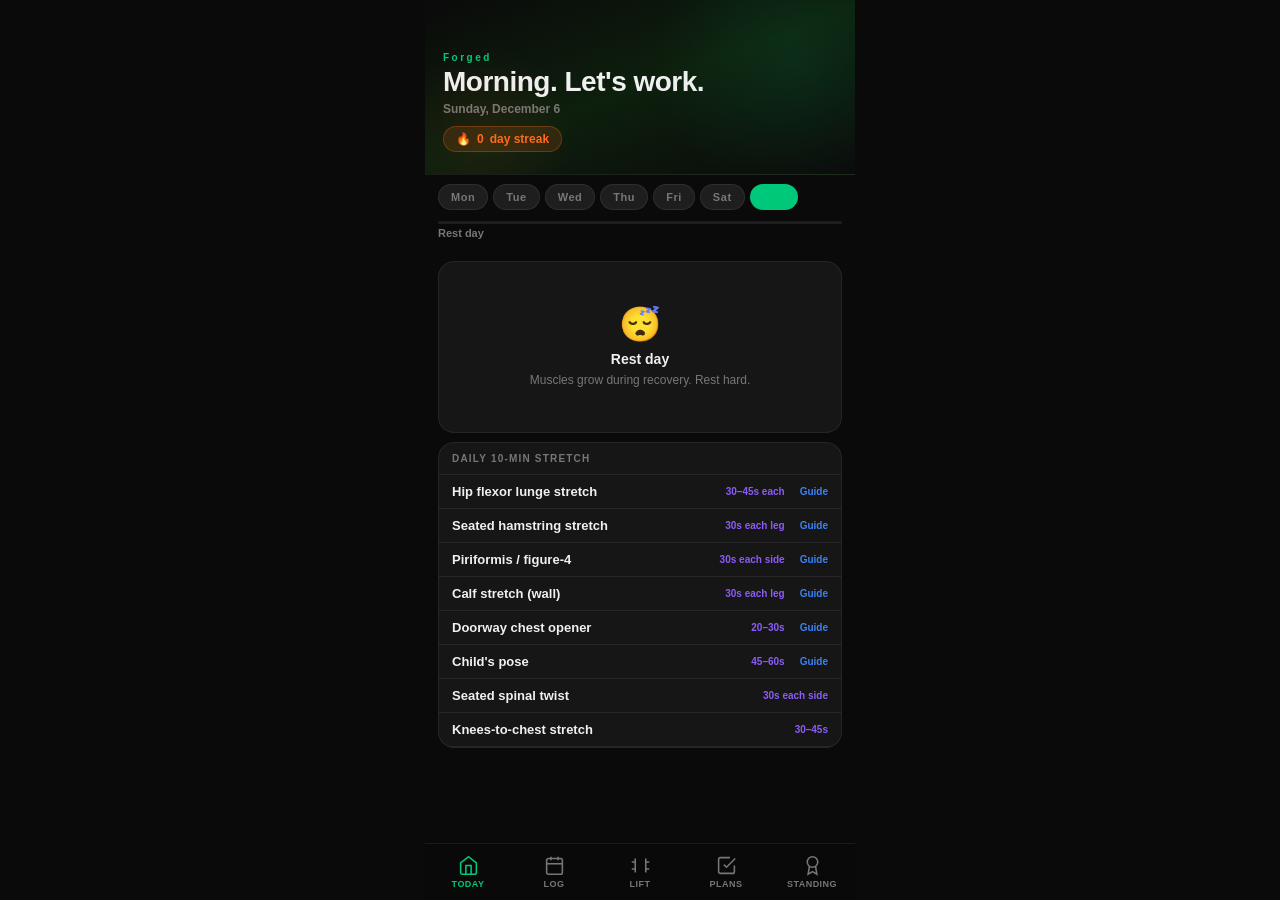
==== forged-app.html @ 337304d5 "Add files via upload" ====
<!DOCTYPE html>
<html lang="en">
<head>
<meta charset="UTF-8">
<meta name="viewport" content="width=device-width, initial-scale=1.0, maximum-scale=1.0, user-scalable=no">
<meta name="apple-mobile-web-app-capable" content="yes">
<meta name="apple-mobile-web-app-status-bar-style" content="black-translucent">
<meta name="apple-mobile-web-app-title" content="FORGED">
<meta name="theme-color" content="#0a0a0a">
<title>FORGED</title>
<style>
:root{
  --fire:#FF6B1A;--fire-l:rgba(255,107,26,0.12);
  --green:#00C87A;--green-l:rgba(0,200,122,0.12);--green-d:#009a5c;
  --gold:#F5C842;--gold-l:rgba(245,200,66,0.1);
  --purple:#8B5CF6;--purple-l:rgba(139,92,246,0.12);
  --blue:#3B82F6;--blue-l:rgba(59,130,246,0.12);
  --red:#EF4444;--red-l:rgba(239,68,68,0.1);
  --dark:#0a0a0a;--dark2:#141414;--dark3:#1e1e1e;--dark4:#282828;
  --card:#161616;--text:#f0f0f0;--muted:#777;--border:rgba(255,255,255,0.07);
  --r:16px;--rs:10px;--safe-bottom:env(safe-area-inset-bottom,0px);
  --grad:linear-gradient(160deg,#0a0a0a 0%,#0d1f0d 50%,#0a0a0a 100%);
}
*{box-sizing:border-box;margin:0;padding:0;-webkit-tap-highlight-color:transparent}
html,body{height:100%;overflow:hidden;font-family:-apple-system,BlinkMacSystemFont,'SF Pro Display',sans-serif;background:var(--dark)}
body{color:var(--text);display:flex;flex-direction:column;max-width:430px;margin:0 auto}
.screen{flex:1;overflow-y:auto;overflow-x:hidden;padding-bottom:calc(84px + var(--safe-bottom));display:none;-webkit-overflow-scrolling:touch}
.screen.active{display:block}
.bottom-nav{position:fixed;bottom:0;left:50%;transform:translateX(-50%);width:100%;max-width:430px;background:rgba(10,10,10,0.97);backdrop-filter:blur(24px);border-top:0.5px solid var(--border);padding:6px 0 calc(6px + var(--safe-bottom));display:grid;grid-template-columns:repeat(5,1fr);z-index:100}
.nav-btn{display:flex;flex-direction:column;align-items:center;gap:3px;padding:5px 0;border:none;background:none;cursor:pointer;color:var(--muted);font-size:9px;font-weight:700;letter-spacing:.05em;text-transform:uppercase}
.nav-btn.active{color:var(--green)}
.nav-btn svg{width:21px;height:21px;stroke-width:1.8}
.hero{background:var(--grad);padding:52px 18px 22px;position:relative;overflow:hidden;border-bottom:1px solid var(--border)}
.hero::before{content:'';position:absolute;top:-80px;right:-80px;width:280px;height:280px;border-radius:50%;background:radial-gradient(circle,rgba(0,200,122,0.1) 0%,transparent 70%)}
.hero::after{content:'';position:absolute;bottom:-50px;left:-30px;width:180px;height:180px;border-radius:50%;background:radial-gradient(circle,rgba(255,107,26,0.07) 0%,transparent 70%)}
.app-label{font-size:10px;font-weight:900;letter-spacing:.25em;color:var(--green);margin-bottom:4px}
.hero-title{font-size:28px;font-weight:900;letter-spacing:-.5px;line-height:1.1;margin-bottom:4px}
.hero-sub{font-size:12px;color:var(--muted);font-weight:600}
.streak-pill{display:inline-flex;align-items:center;gap:6px;background:rgba(255,107,26,0.14);border:1px solid rgba(255,107,26,0.28);border-radius:20px;padding:5px 12px;font-size:12px;font-weight:800;margin-top:10px;color:var(--fire)}
.page-bar{background:var(--dark2);padding:50px 18px 13px;border-bottom:1px solid var(--border)}
.page-bar-title{font-size:24px;font-weight:900;letter-spacing:-.3px}
.page-bar-sub{font-size:11px;color:var(--muted);margin-top:3px;font-weight:600}
.card{background:var(--card);border-radius:var(--r);margin:10px 13px 0;overflow:hidden;border:1px solid var(--border)}
.card-header{padding:10px 13px;border-bottom:1px solid var(--border);display:flex;align-items:center;justify-content:space-between}
.card-title{font-size:10px;font-weight:900;color:var(--muted);text-transform:uppercase;letter-spacing:.12em}
.card-action{font-size:12px;font-weight:800;color:var(--green);border:none;background:none;cursor:pointer}
.ex-row{padding:11px 13px;border-bottom:1px solid var(--border);display:flex;align-items:center;gap:11px}
.ex-row:last-child{border-bottom:none}
.ex-check{width:29px;height:29px;border-radius:50%;border:2px solid var(--border);display:flex;align-items:center;justify-content:center;flex-shrink:0;cursor:pointer;transition:all .2s;background:var(--dark3)}
.ex-check.done{background:var(--green);border-color:var(--green);box-shadow:0 0 14px rgba(0,200,122,0.38)}
.ex-check svg{width:14px;height:14px;stroke:#000;opacity:0;transition:opacity .2s}
.ex-check.done svg{opacity:1}
.ex-body{flex:1;min-width:0}
.ex-name{font-size:14px;font-weight:800;color:var(--text)}
.ex-meta{font-size:11px;color:var(--muted);margin-top:2px;font-weight:600}
.ex-prev{font-size:11px;color:var(--green);margin-top:3px;font-weight:700}
.ex-prev-last{font-size:11px;color:var(--muted);margin-top:2px;font-weight:600}
.ex-pb-tag{font-size:10px;color:var(--gold);font-weight:800;margin-top:2px}
.log-btn{background:var(--green-l);color:var(--green);border:1px solid rgba(0,200,122,0.22);border-radius:20px;padding:5px 11px;font-size:11px;font-weight:800;cursor:pointer;flex-shrink:0;white-space:nowrap}
.log-btn.logged{background:var(--green);color:#000;border-color:var(--green)}
.stretch-sug{background:var(--purple-l);border-radius:var(--rs);padding:10px 13px;margin:5px 13px;border-left:3px solid var(--purple)}
.stretch-sug-title{font-size:10px;font-weight:900;color:var(--purple);margin-bottom:5px;text-transform:uppercase;letter-spacing:.08em}
.stretch-item{display:flex;align-items:center;gap:8px;padding:4px 0;border-bottom:1px solid rgba(139,92,246,0.1)}
.stretch-item:last-child{border-bottom:none}
.stretch-name{font-size:12px;color:var(--text);flex:1;font-weight:500}
.stretch-dur{font-size:10px;color:var(--purple);font-weight:800;white-space:nowrap}
.stretch-link{font-size:10px;color:var(--blue);text-decoration:none;font-weight:800;white-space:nowrap;margin-left:5px}
.prog-wrap{height:3px;background:var(--dark3);margin:11px 13px 3px;border-radius:2px}
.prog-bar{height:3px;border-radius:2px;background:linear-gradient(90deg,var(--green),var(--fire));transition:width .5s}
.prog-label{font-size:11px;color:var(--muted);padding:0 13px 9px;display:flex;justify-content:space-between;font-weight:700}
.day-tabs{display:flex;gap:5px;padding:9px 13px 0;overflow-x:auto;scrollbar-width:none}
.day-tabs::-webkit-scrollbar{display:none}
.day-tab{flex-shrink:0;padding:6px 12px;border-radius:20px;border:1px solid var(--border);background:var(--dark3);font-size:11px;font-weight:800;cursor:pointer;color:var(--muted);letter-spacing:.05em}
.day-tab.active{background:var(--green);color:#000;border-color:var(--green)}
.day-tab.today-tab{border-color:rgba(0,200,122,0.35);color:var(--green)}
.modal-overlay{position:fixed;inset:0;background:rgba(0,0,0,0.8);z-index:200;display:none;align-items:flex-end;justify-content:center;backdrop-filter:blur(5px)}
.modal-overlay.show{display:flex}
.modal{background:var(--dark2);border-radius:22px 22px 0 0;width:100%;max-width:430px;padding:18px 16px calc(22px + var(--safe-bottom));max-height:90vh;overflow-y:auto;border-top:1px solid var(--border)}
.modal-handle{width:36px;height:4px;background:var(--dark4);border-radius:2px;margin:0 auto 14px}
.modal-title{font-size:18px;font-weight:900;margin-bottom:2px;letter-spacing:-.2px}
.modal-sub{font-size:12px;color:var(--muted);margin-bottom:14px;font-weight:600}
.prev-rec-card{background:var(--dark3);border-radius:var(--rs);padding:12px 13px;margin-bottom:14px;border:1px solid rgba(245,200,66,0.18)}
.prev-rec-title{font-size:10px;font-weight:900;color:var(--gold);text-transform:uppercase;letter-spacing:.1em;margin-bottom:9px}
.prev-rec-grid{display:grid;grid-template-columns:repeat(3,1fr);gap:8px}
.prev-stat{text-align:center}
.prev-stat-val{font-size:19px;font-weight:900;color:var(--text);line-height:1}
.prev-stat-val.gold{color:var(--gold)}
.prev-stat-val.green{color:var(--green)}
.prev-stat-val.fire{color:var(--fire)}
.prev-stat-lbl{font-size:10px;color:var(--muted);margin-top:3px;font-weight:700;text-transform:uppercase;letter-spacing:.04em}
.form-label{font-size:10px;font-weight:900;color:var(--muted);text-transform:uppercase;letter-spacing:.08em;margin-bottom:5px;display:block}
.form-input{width:100%;border:1px solid var(--border);border-radius:var(--rs);padding:10px 11px;font-size:15px;background:var(--dark3);color:var(--text);margin-bottom:11px;font-family:inherit}
.form-input:focus{outline:none;border-color:var(--green)}
.form-select{width:100%;border:1px solid var(--border);border-radius:var(--rs);padding:10px 11px;font-size:15px;background:var(--dark3);color:var(--text);margin-bottom:11px}
.seg-ctrl{display:flex;border:1px solid var(--border);border-radius:var(--rs);overflow:hidden;margin-bottom:11px;background:var(--dark3)}
.seg-btn{flex:1;padding:9px 4px;border:none;background:transparent;font-size:11px;font-weight:800;cursor:pointer;color:var(--muted);text-transform:uppercase;letter-spacing:.04em}
.seg-btn.active{background:var(--green);color:#000}
.sets-grid{display:flex;flex-direction:column;gap:7px;margin-bottom:7px}
.set-num{font-size:13px;font-weight:800;color:var(--muted);text-align:center}
.set-input{border:1px solid var(--border);border-radius:var(--rs);padding:9px 4px;font-size:16px;font-weight:900;text-align:center;width:100%;background:var(--dark3);color:var(--text)}
.set-input:focus{outline:none;border-color:var(--green)}
.set-unit{font-size:10px;color:var(--muted);font-weight:700}
.feel-row{display:flex;gap:5px;margin:9px 0}
.feel-btn{flex:1;padding:9px 3px;border-radius:var(--rs);border:1px solid var(--border);background:var(--dark3);font-size:12px;cursor:pointer;text-align:center;color:var(--muted);font-weight:700}
.feel-btn.active{border-color:var(--green);background:var(--green-l);color:var(--green)}
.add-set-btn{width:100%;padding:10px;background:var(--dark3);color:var(--green);border:1px dashed rgba(0,200,122,0.3);border-radius:var(--rs);font-size:11px;font-weight:900;cursor:pointer;margin-bottom:11px;text-transform:uppercase;letter-spacing:.06em}
.btn-primary{width:100%;padding:15px;background:linear-gradient(135deg,var(--green),var(--green-d));color:#000;border:none;border-radius:var(--r);font-size:15px;font-weight:900;cursor:pointer;margin-top:5px;text-transform:uppercase;letter-spacing:.06em}
.btn-primary:active{opacity:.8}
.btn-secondary{width:100%;padding:13px;background:var(--dark3);color:var(--green);border:1px solid rgba(0,200,122,0.25);border-radius:var(--r);font-size:13px;font-weight:800;cursor:pointer;margin-top:7px}
.btn-danger{width:100%;padding:13px;background:none;color:var(--red);border:1px solid rgba(239,68,68,0.25);border-radius:var(--r);font-size:13px;font-weight:800;cursor:pointer;margin-top:7px}
.modal-divider{height:1px;background:var(--border);margin:12px 0}
.modal-sec-label{font-size:10px;font-weight:900;color:var(--muted);text-transform:uppercase;letter-spacing:.08em;margin-bottom:7px}
.search-bar{margin:10px 13px 0;position:relative}
.search-input{width:100%;border:1px solid var(--border);border-radius:22px;padding:10px 16px 10px 38px;font-size:14px;background:var(--dark3);color:var(--text);font-weight:600}
.search-input:focus{outline:none;border-color:var(--green)}
.search-icon{position:absolute;left:13px;top:50%;transform:translateY(-50%);color:var(--muted)}
.filter-row{display:flex;gap:5px;padding:9px 13px 0;overflow-x:auto;scrollbar-width:none}
.filter-row::-webkit-scrollbar{display:none}
.filter-pill{flex-shrink:0;padding:5px 11px;border-radius:20px;border:1px solid var(--border);background:var(--dark3);font-size:11px;font-weight:800;cursor:pointer;color:var(--muted);text-transform:uppercase;letter-spacing:.04em}
.filter-pill.active{background:var(--green);color:#000;border-color:var(--green)}
.lib-row{padding:11px 13px;border-bottom:1px solid var(--border);display:flex;align-items:center;gap:11px}
.lib-row:last-child{border-bottom:none}
.lib-icon{width:37px;height:37px;border-radius:10px;display:flex;align-items:center;justify-content:center;font-size:17px;flex-shrink:0;background:var(--dark3)}
.lib-body{flex:1;min-width:0}
.lib-name{font-size:13px;font-weight:800;color:var(--text)}
.lib-meta{font-size:11px;color:var(--muted);margin-top:2px;font-weight:600}
.lib-badge{font-size:9px;font-weight:900;padding:2px 6px;border-radius:20px;background:var(--fire-l);color:var(--fire);border:1px solid rgba(255,107,26,0.2);margin-left:4px;text-transform:uppercase}
.icon-btn{width:31px;height:31px;border-radius:50%;border:none;background:var(--dark3);cursor:pointer;display:flex;align-items:center;justify-content:center;flex-shrink:0}
.icon-btn svg{width:14px;height:14px;stroke:var(--muted);stroke-width:2}
.fab{position:fixed;bottom:calc(84px + var(--safe-bottom) + 13px);right:50%;transform:translateX(calc(50% - 15px));width:52px;height:52px;border-radius:50%;background:linear-gradient(135deg,var(--green),var(--green-d));color:#000;border:none;font-size:28px;font-weight:700;cursor:pointer;box-shadow:0 4px 24px rgba(0,200,122,0.4);display:none;align-items:center;justify-content:center;z-index:90}
.fab.show{display:flex}
.plan-card{background:var(--card);border-radius:var(--r);margin:0 13px 9px;overflow:hidden;border:1px solid var(--border)}
.plan-header{padding:13px;display:flex;align-items:center;gap:11px}
.plan-dot{width:9px;height:9px;border-radius:50%;flex-shrink:0}
.plan-info{flex:1}
.plan-name{font-size:14px;font-weight:900}
.plan-sub{font-size:11px;color:var(--muted);margin-top:2px;font-weight:600}
.plan-edit-btn{font-size:11px;font-weight:900;color:var(--green);border:none;background:none;cursor:pointer;text-transform:uppercase;letter-spacing:.05em}
.day-assign-row{padding:7px 13px 9px;border-top:1px solid var(--border);display:flex;align-items:center;justify-content:space-between;gap:8px}
.day-pill-sm{font-size:10px;font-weight:900;padding:2px 7px;border-radius:20px;background:var(--green-l);color:var(--green);border:1px solid rgba(0,200,122,0.18)}
.plan-ex-list{padding:7px 13px;display:flex;flex-direction:column;gap:5px}
.plan-ex-item{display:flex;align-items:center;gap:8px;padding:8px 10px;background:var(--dark3);border-radius:var(--rs);border:1px solid var(--border)}
.plan-ex-name{flex:1;font-size:13px;font-weight:700;color:var(--text)}
.stretch-check-list{display:flex;flex-direction:column;gap:4px;margin-bottom:11px;max-height:190px;overflow-y:auto}
.stretch-check-item{display:flex;align-items:center;gap:8px;padding:7px 9px;border:1px solid var(--border);border-radius:var(--rs);cursor:pointer;background:var(--dark3)}
.stretch-check-item.selected{border-color:var(--purple);background:var(--purple-l)}
.stretch-check-item span{font-size:12px;color:var(--text);font-weight:500}
.hist-day{padding:11px 13px;border-bottom:1px solid var(--border)}
.hist-day:last-child{border-bottom:none}
.hist-head{display:flex;justify-content:space-between;align-items:center;margin-bottom:6px}
.hist-date{font-size:13px;font-weight:900}
.hist-badge{font-size:10px;font-weight:900;padding:2px 8px;border-radius:20px;background:var(--green-l);color:var(--green);border:1px solid rgba(0,200,122,0.18)}
.hist-tags{display:flex;flex-wrap:wrap;gap:4px}
.hist-tag{font-size:11px;padding:2px 7px;border-radius:20px;background:var(--dark3);color:var(--muted);border:1px solid var(--border);font-weight:600}
.rec-row{padding:11px 13px;border-bottom:1px solid var(--border);display:flex;align-items:center;gap:11px}
.rec-row:last-child{border-bottom:none}
.rec-icon{width:37px;height:37px;border-radius:10px;display:flex;align-items:center;justify-content:center;font-size:18px;flex-shrink:0;background:var(--dark3)}
.rec-body{flex:1}
.rec-name{font-size:13px;font-weight:800}
.rec-vals{display:flex;gap:9px;margin-top:4px;flex-wrap:wrap}
.rec-val{font-size:11px;color:var(--muted);font-weight:700}
.rec-val.gold{color:var(--gold);font-weight:900}
.chart-wrap{padding:11px 13px 14px}
.mini-chart{display:flex;align-items:flex-end;gap:3px;height:74px}
.bar-col{display:flex;flex-direction:column;align-items:center;gap:3px;flex:1}
.bar{border-radius:3px 3px 0 0;width:100%;background:var(--dark3);min-height:4px;border:1px solid var(--border)}
.bar.hi{background:linear-gradient(180deg,var(--green),var(--green-d));border-color:var(--green)}
.bar-lbl{font-size:9px;color:var(--muted);font-weight:700}
.standing-hero{background:var(--grad);padding:52px 18px 18px;border-bottom:1px solid var(--border);position:relative;overflow:hidden}
.standing-hero::before{content:'';position:absolute;top:-60px;right:-60px;width:220px;height:220px;border-radius:50%;background:radial-gradient(circle,rgba(0,200,122,0.09) 0%,transparent 70%)}
.s-name{font-size:11px;font-weight:900;color:var(--green);text-transform:uppercase;letter-spacing:.15em;margin-bottom:4px}
.s-title{font-size:26px;font-weight:900;letter-spacing:-.4px;margin-bottom:2px}
.s-sub{font-size:12px;color:var(--muted);font-weight:600}
.stats-grid{display:grid;grid-template-columns:repeat(3,1fr);gap:8px;padding:12px 13px}
.stat-box{background:var(--dark3);border-radius:var(--rs);padding:11px 8px;text-align:center;border:1px solid var(--border)}
.stat-val{font-size:22px;font-weight:900;line-height:1;margin-bottom:3px}
.stat-lbl{font-size:10px;font-weight:800;color:var(--muted);text-transform:uppercase;letter-spacing:.06em}
.stat-val.green{color:var(--green)}
.stat-val.fire{color:var(--fire)}
.stat-val.gold{color:var(--gold)}
.badges-grid{display:grid;grid-template-columns:repeat(3,1fr);gap:8px;padding:4px 13px 13px}
.badge{background:var(--dark3);border-radius:var(--r);padding:13px 8px;text-align:center;border:1px solid var(--border);position:relative;overflow:hidden}
.badge.earned{border-color:rgba(245,200,66,0.35);background:rgba(245,200,66,0.05)}
.badge-icon{font-size:26px;margin-bottom:5px;display:block;filter:grayscale(1);opacity:.25}
.badge.earned .badge-icon{filter:none;opacity:1}
.badge-name{font-size:10px;font-weight:900;color:var(--muted);text-transform:uppercase;letter-spacing:.04em;line-height:1.3}
.badge.earned .badge-name{color:var(--gold)}
.badge-desc{font-size:9px;color:var(--muted);margin-top:2px;line-height:1.4}
.pb-row-head{display:grid;grid-template-columns:1fr 68px 68px 46px;gap:4px;padding:7px 13px;background:var(--dark3)}
.pb-col{font-size:10px;font-weight:900;color:var(--muted);text-transform:uppercase;letter-spacing:.06em;text-align:center}
.pb-col.left{text-align:left}
.pb-row{display:grid;grid-template-columns:1fr 68px 68px 46px;gap:4px;padding:10px 13px;border-bottom:1px solid var(--border);align-items:center}
.pb-row:last-child{border-bottom:none}
.pb-name{font-size:12px;font-weight:800;color:var(--text);line-height:1.3}
.pb-val{font-size:12px;font-weight:900;text-align:center}
.pb-val.gold{color:var(--gold)}
.pb-val.green{color:var(--green)}
.pb-val.fire{color:var(--fire)}
.pb-date{font-size:10px;color:var(--muted);font-weight:700;text-align:center}
.note-row{padding:11px 13px;border-bottom:1px solid var(--border);display:flex;align-items:flex-start;gap:9px}
.note-row:last-child{border-bottom:none}
.note-body{flex:1}
.note-ex{font-size:13px;font-weight:800}
.note-text{font-size:12px;color:var(--muted);margin-top:2px;line-height:1.5;font-weight:500}
.note-date{font-size:10px;color:var(--muted);font-weight:700;white-space:nowrap}
.note-del{width:26px;height:26px;border-radius:50%;border:none;background:var(--red-l);cursor:pointer;display:flex;align-items:center;justify-content:center;flex-shrink:0;color:var(--red);font-size:15px;font-weight:900;margin-top:1px}
.setting-section{background:var(--card);border-radius:var(--r);margin:10px 13px 0;overflow:hidden;border:1px solid var(--border)}
.setting-row{padding:12px 13px;border-bottom:1px solid var(--border);display:flex;align-items:center;justify-content:space-between;gap:8px}
.setting-row:last-child{border-bottom:none}
.setting-label{font-size:14px;font-weight:700;color:var(--text)}
.setting-val{font-size:14px;color:var(--muted);text-align:right;font-weight:600}
.setting-input{border:none;background:none;font-size:14px;color:var(--green);font-weight:800;text-align:right;flex:1;min-width:0}
.setting-input:focus{outline:none}
.sec-title{font-size:10px;font-weight:900;color:var(--muted);text-transform:uppercase;letter-spacing:.1em;padding:13px 13px 5px}
.export-btn{display:flex;align-items:center;gap:11px;padding:13px;border-bottom:1px solid var(--border);cursor:pointer;background:none;border-left:none;border-right:none;border-top:none;width:100%;text-align:left}
.export-btn:last-child{border-bottom:none}
.export-icon{width:38px;height:38px;border-radius:10px;display:flex;align-items:center;justify-content:center;font-size:17px;flex-shrink:0;background:var(--dark3)}
.export-body{flex:1}
.export-name{font-size:13px;font-weight:800;color:var(--text)}
.export-desc{font-size:11px;color:var(--muted);margin-top:2px;line-height:1.4;font-weight:500}
.export-arrow{font-size:18px;color:var(--muted)}
.empty{text-align:center;padding:28px 18px;color:var(--muted)}
.empty-icon{font-size:34px;margin-bottom:7px}
.empty-title{font-size:14px;font-weight:900;color:var(--text);margin-bottom:4px}
.empty-sub{font-size:12px;line-height:1.6;font-weight:500}
.toast{position:fixed;top:56px;left:50%;transform:translateX(-50%);background:var(--dark4);color:var(--text);padding:10px 16px;border-radius:20px;font-size:13px;font-weight:800;z-index:300;opacity:0;transition:opacity .3s;white-space:nowrap;pointer-events:none;border:1px solid var(--border)}
.toast.show{opacity:1}
</style>
</head>
<body>

<!-- TODAY -->
<div class="screen active" id="screen-today">
  <div class="hero">
    <div class="app-label">Forged</div>
    <div class="hero-title" id="today-title">Let's work.</div>
    <div class="hero-sub" id="today-date"></div>
    <div class="streak-pill">🔥 <span id="streak-val">0</span> day streak</div>
  </div>
  <div class="day-tabs" id="day-tabs"></div>
  <div class="prog-wrap"><div class="prog-bar" id="prog-bar" style="width:0%"></div></div>
  <div class="prog-label"><span id="prog-text">0 of 0 done</span><span id="prog-pct">0%</span></div>
  <div id="today-content"></div>
</div>

<!-- LOG -->
<div class="screen" id="screen-history">
  <div class="page-bar"><div class="page-bar-title">Log</div><div class="page-bar-sub">Every session recorded</div></div>
  <div class="card" style="margin-top:13px" id="history-content"></div>
  <div class="card" style="margin-top:9px"><div class="card-header"><div class="card-title">Personal Records</div></div><div id="records-content"></div></div>
  <div class="card" style="margin-top:9px;margin-bottom:8px"><div class="card-header"><div class="card-title">Weekly frequency</div></div><div class="chart-wrap"><div class="mini-chart" id="freq-chart"></div></div></div>
</div>

<!-- EXERCISES -->
<div class="screen" id="screen-exercises">
  <div class="page-bar"><div class="page-bar-title">Exercises</div><div class="page-bar-sub" id="ex-lib-count"></div></div>
  <div class="search-bar">
    <svg class="search-icon" width="15" height="15" viewBox="0 0 24 24" fill="none" stroke="currentColor" stroke-width="2"><circle cx="11" cy="11" r="8"/><line x1="21" y1="21" x2="16.65" y2="16.65"/></svg>
    <input class="search-input" id="ex-search" placeholder="Search…" oninput="renderExLib()">
  </div>
  <div class="filter-row" id="muscle-filters"></div>
  <div class="card" style="margin-top:9px;margin-bottom:8px" id="ex-lib-content"></div>
</div>

<!-- PLANS -->
<div class="screen" id="screen-plans">
  <div class="page-bar"><div class="page-bar-title">Plans</div><div class="page-bar-sub">Build your week</div></div>
  <div class="sec-title" style="padding-top:13px">This week</div>
  <div id="week-assignment" class="card" style="margin:0 13px"></div>
  <div class="sec-title">All plans</div>
  <div id="plans-list"></div>
  <div style="padding:0 13px 8px"><button class="btn-primary" onclick="openNewPlanModal()">+ Create new plan</button></div>
</div>

<!-- STANDING -->
<div class="screen" id="screen-standing">
  <div class="standing-hero">
    <div class="s-name" id="standing-name">FORGED</div>
    <div class="s-title">Your Standing</div>
    <div class="s-sub">Stats, badges &amp; personal bests</div>
  </div>
  <div class="stats-grid" id="standing-stats"></div>
  <div class="card">
    <div class="card-header"><div class="card-title">Badges</div><div id="badge-count" style="font-size:11px;color:var(--gold);font-weight:900"></div></div>
    <div class="badges-grid" id="badges-grid"></div>
  </div>
  <div class="card" style="margin-top:9px">
    <div class="card-header"><div class="card-title">Personal bests</div></div>
    <div class="pb-row-head">
      <div class="pb-col left">Exercise</div>
      <div class="pb-col">Weight</div>
      <div class="pb-col">Reps/Time</div>
      <div class="pb-col">Date</div>
    </div>
    <div id="pb-showcase"></div>
  </div>
  <div class="card" style="margin-top:9px">
    <div class="card-header"><div class="card-title">Notes</div><button class="card-action" onclick="openNoteModal()">+ Add</button></div>
    <div id="notes-list"></div>
  </div>
  <div style="height:8px"></div>
</div>

<!-- SETTINGS -->
<div class="screen" id="screen-settings">
  <div class="page-bar"><div class="page-bar-title">Settings</div></div>
  <div class="setting-section" style="margin-top:13px">
    <div class="setting-row"><span class="setting-label">Your name</span><input class="setting-input" id="setting-name" placeholder="Enter name"/></div>
    <div class="setting-row"><span class="setting-label">Start date</span><span class="setting-val" id="setting-start"></span></div>
    <div class="setting-row"><span class="setting-label">Total workouts</span><span class="setting-val" id="setting-total">0</span></div>
    <div class="setting-row"><span class="setting-label">Best streak</span><span class="setting-val" id="setting-best-streak">0 days</span></div>
  </div>
  <div class="sec-title">Export &amp; Apple Health</div>
  <div class="card" style="margin:0 13px">
    <button class="export-btn" onclick="openExportModal('csv')"><div class="export-icon">📊</div><div class="export-body"><div class="export-name">Export as CSV</div><div class="export-desc">Import into Strong or Hevy → syncs to Apple Health</div></div><div class="export-arrow">›</div></button>
    <button class="export-btn" onclick="openExportModal('json')"><div class="export-icon" style="font-size:13px;font-weight:900;color:var(--blue)">{}</div><div class="export-body"><div class="export-name">Export as JSON</div><div class="export-desc">Full structured data for integrations</div></div><div class="export-arrow">›</div></button>
    <button class="export-btn" onclick="showHealthInfo()"><div class="export-icon">❤️</div><div class="export-body"><div class="export-name">Apple Health guide</div><div class="export-desc">Step-by-step bridge app instructions</div></div><div class="export-arrow">›</div></button>
  </div>
  <div style="padding:9px 13px 8px"><button class="btn-danger" onclick="confirmClear()">Clear all data</button></div>
</div>

<!-- NAV -->
<nav class="bottom-nav">
  <button class="nav-btn active" onclick="showScreen('today',this)">
    <svg viewBox="0 0 24 24" fill="none" stroke="currentColor"><path d="M3 9l9-7 9 7v11a2 2 0 01-2 2H5a2 2 0 01-2-2z"/><polyline points="9 22 9 12 15 12 15 22"/></svg>TODAY
  </button>
  <button class="nav-btn" onclick="showScreen('history',this)">
    <svg viewBox="0 0 24 24" fill="none" stroke="currentColor"><rect x="3" y="4" width="18" height="18" rx="2"/><line x1="16" y1="2" x2="16" y2="6"/><line x1="8" y1="2" x2="8" y2="6"/><line x1="3" y1="10" x2="21" y2="10"/></svg>LOG
  </button>
  <button class="nav-btn" onclick="showScreen('exercises',this)">
    <svg viewBox="0 0 24 24" fill="none" stroke="currentColor"><path d="M6 4v16M18 4v16M2 8h4M18 8h4M2 16h4M18 16h4"/></svg>LIFT
  </button>
  <button class="nav-btn" onclick="showScreen('plans',this)">
    <svg viewBox="0 0 24 24" fill="none" stroke="currentColor"><path d="M9 11l3 3L22 4"/><path d="M21 12v7a2 2 0 01-2 2H5a2 2 0 01-2-2V5a2 2 0 012-2h11"/></svg>PLANS
  </button>
  <button class="nav-btn" onclick="showScreen('standing',this)">
    <svg viewBox="0 0 24 24" fill="none" stroke="currentColor"><circle cx="12" cy="8" r="6"/><path d="M15.477 12.89L17 22l-5-3-5 3 1.523-9.11"/></svg>STANDING
  </button>
</nav>
<button class="fab" id="fab" onclick="openAddExModal()">+</button>

<!-- LOG MODAL -->
<div class="modal-overlay" id="log-modal" onclick="closeOverlay(event,'log-modal')">
  <div class="modal">
    <div class="modal-handle"></div>
    <div class="modal-title" id="lm-title"></div>
    <div class="modal-sub" id="lm-sub"></div>
    <div id="lm-prev"></div>
    <div class="sets-grid" id="sets-grid"></div>
    <button class="add-set-btn" onclick="addSetRow()">+ Add set</button>
    <div class="modal-sec-label">How did it feel?</div>
    <div class="feel-row">
      <button class="feel-btn" onclick="setFeel('easy',this)">😊 Easy</button>
      <button class="feel-btn" onclick="setFeel('good',this)">💪 Good</button>
      <button class="feel-btn" onclick="setFeel('hard',this)">😤 Hard</button>
    </div>
    <div class="modal-sec-label" style="margin-top:9px">Quick note</div>
    <input class="form-input" id="lm-note" placeholder="e.g. Increased weight, felt strong…">
    <button class="btn-primary" onclick="saveLog()">Save</button>
  </div>
</div>

<!-- ADD/EDIT EXERCISE MODAL -->
<div class="modal-overlay" id="ex-modal" onclick="closeOverlay(event,'ex-modal')">
  <div class="modal">
    <div class="modal-handle"></div>
    <div class="modal-title" id="em-title">Add exercise</div>
    <div class="modal-divider"></div>
    <label class="form-label">Name</label>
    <input class="form-input" id="em-name" placeholder="e.g. Leg press, Lat pulldown…">
    <label class="form-label">Muscle group</label>
    <select class="form-select" id="em-muscle">
      <option value="legs">🦵 Legs</option>
      <option value="back">🔒 Back &amp; Core</option>
      <option value="chest">🫁 Chest</option>
      <option value="shoulders">🏋️ Shoulders</option>
      <option value="arms">💪 Arms</option>
      <option value="cardio">❤️ Cardio</option>
      <option value="balance">⚖️ Balance</option>
      <option value="full">🔄 Full Body</option>
    </select>
    <label class="form-label">Type</label>
    <div class="seg-ctrl" id="em-type-ctrl">
      <button class="seg-btn active" onclick="setExType('reps',this)">Reps</button>
      <button class="seg-btn" onclick="setExType('time',this)">Timed</button>
      <button class="seg-btn" onclick="setExType('weight',this)">Weight</button>
    </div>
    <div style="display:grid;grid-template-columns:1fr 1fr;gap:9px">
      <div><label class="form-label">Target sets</label><input class="form-input" id="em-sets" type="number" placeholder="3" min="1"></div>
      <div><label class="form-label" id="em-val-label">Target reps</label><input class="form-input" id="em-val" type="number" placeholder="12" min="1"></div>
    </div>
    <label class="form-label">Paired stretches</label>
    <div class="stretch-check-list" id="em-stretches"></div>
    <label class="form-label">Guide link (optional)</label>
    <input class="form-input" id="em-link" placeholder="https://…" type="url">
    <button class="btn-primary" onclick="saveExercise()">Save exercise</button>
    <button class="btn-danger" id="em-delete-btn" onclick="deleteCustomEx()" style="display:none">Delete exercise</button>
  </div>
</div>

<!-- PLAN MODAL -->
<div class="modal-overlay" id="plan-modal" onclick="closeOverlay(event,'plan-modal')">
  <div class="modal">
    <div class="modal-handle"></div>
    <div class="modal-title" id="pm-title">Edit plan</div>
    <div class="modal-divider"></div>
    <label class="form-label">Plan name</label>
    <input class="form-input" id="pm-name" placeholder="e.g. Gym upper body">
    <label class="form-label">Color</label>
    <div class="feel-row" id="pm-colors"></div>
    <label class="form-label">Exercises in plan</label>
    <div id="pm-ex-list" class="plan-ex-list"></div>
    <div class="modal-sec-label" style="margin-top:7px">Add exercise</div>
    <select class="form-select" id="pm-add-sel"></select>
    <button class="btn-secondary" style="margin-top:0" onclick="addExToPlan()">+ Add selected</button>
    <div class="modal-divider"></div>
    <label class="form-label">Assign to days</label>
    <div class="feel-row" id="pm-days" style="flex-wrap:wrap;gap:5px"></div>
    <button class="btn-primary" onclick="savePlan()">Save plan</button>
    <button class="btn-danger" id="pm-delete-btn" onclick="deletePlan()" style="display:none">Delete plan</button>
  </div>
</div>

<!-- NOTE MODAL -->
<div class="modal-overlay" id="note-modal" onclick="closeOverlay(event,'note-modal')">
  <div class="modal">
    <div class="modal-handle"></div>
    <div class="modal-title">Add note</div>
    <div class="modal-sub">Attach to an exercise or save as general</div>
    <label class="form-label">Exercise (optional)</label>
    <select class="form-select" id="note-ex-sel"><option value="">— General note —</option></select>
    <label class="form-label">Note</label>
    <textarea class="form-input" id="note-text" placeholder="e.g. Increased to 185 lbs, form felt solid…" style="min-height:80px;resize:none;font-family:inherit"></textarea>
    <button class="btn-primary" onclick="saveNote()">Save note</button>
  </div>
</div>

<!-- EXPORT MODAL -->
<div class="modal-overlay" id="export-modal" onclick="closeOverlay(event,'export-modal')">
  <div class="modal">
    <div class="modal-handle"></div>
    <div class="modal-title" id="export-title">Export</div>
    <div class="modal-sub" id="export-sub"></div>
    <div id="export-preview" style="background:var(--dark3);border-radius:var(--rs);padding:11px;font-size:10px;font-family:monospace;color:var(--muted);max-height:170px;overflow-y:auto;margin-bottom:13px;white-space:pre-wrap;word-break:break-all;border:1px solid var(--border)"></div>
    <button class="btn-primary" onclick="copyExport()">Copy to clipboard</button>
    <div style="margin-top:11px;padding:11px;background:var(--blue-l);border-radius:var(--rs);border:1px solid rgba(59,130,246,0.18)">
      <div style="font-size:10px;font-weight:900;color:var(--blue);margin-bottom:4px;text-transform:uppercase;letter-spacing:.06em">📱 Apple Health</div>
      <div style="font-size:11px;color:var(--muted);line-height:1.6;font-weight:500" id="export-health-tip"></div>
    </div>
  </div>
</div>

<!-- HEALTH INFO MODAL -->
<div class="modal-overlay" id="health-modal" onclick="closeOverlay(event,'health-modal')">
  <div class="modal">
    <div class="modal-handle"></div>
    <div class="modal-title">Apple Health ❤️</div>
    <div class="modal-sub">Getting FORGED data into Apple Health</div>
    <div style="display:flex;flex-direction:column;gap:9px">
      <div style="padding:11px;background:var(--green-l);border-radius:var(--rs);border:1px solid rgba(0,200,122,0.18)"><div style="font-size:12px;font-weight:900;color:var(--green);margin-bottom:5px">Option 1 — Strong app (easiest)</div><div style="font-size:12px;color:var(--muted);line-height:1.7;font-weight:500">1. Export CSV from Settings<br>2. Download <strong style="color:var(--text)">Strong</strong> (free app)<br>3. Strong → Profile → Import Workouts → select CSV<br>4. Strong auto-syncs to Apple Health</div></div>
      <div style="padding:11px;background:var(--purple-l);border-radius:var(--rs);border:1px solid rgba(139,92,246,0.18)"><div style="font-size:12px;font-weight:900;color:var(--purple);margin-bottom:5px">Option 2 — Hevy</div><div style="font-size:12px;color:var(--muted);line-height:1.7;font-weight:500">1. Export CSV from Settings<br>2. Download <strong style="color:var(--text)">Hevy</strong> (free app)<br>3. Hevy → Profile → Import → select CSV<br>4. Enable Apple Health in Hevy settings</div></div>
      <div style="padding:11px;background:var(--gold-l);border-radius:var(--rs);border:1px solid rgba(245,200,66,0.15)"><div style="font-size:11px;font-weight:800;color:var(--gold);margin-bottom:4px">Why no direct connection?</div><div style="font-size:11px;color:var(--muted);line-height:1.6;font-weight:500">Apple requires native iOS apps to write to HealthKit. FORGED is a web app — bridge apps handle the last step.</div></div>
    </div>
    <button class="btn-primary" style="margin-top:13px" onclick="document.getElementById('health-modal').classList.remove('show')">Got it</button>
  </div>
</div>

<div class="toast" id="toast"></div>
<script>
// ══ STRETCH DB ═══════════════════════════════════════════════════════
const STRETCHES={
  'hip-flexor':{n:'Hip flexor lunge stretch',d:'30–45s each',a:'https://www.acefitness.org/resources/everyone/exercise-library/142/kneeling-hip-flexor-stretch/'},
  'hamstring':{n:'Seated hamstring stretch',d:'30s each leg',a:'https://www.acefitness.org/resources/everyone/exercise-library/124/seated-hamstrings-stretch/'},
  'calf':{n:'Calf stretch (wall)',d:'30s each leg',a:'https://www.acefitness.org/resources/everyone/exercise-library/152/standing-dorsi-flexion-calf-stretch/'},
  'quad':{n:'Standing quad stretch',d:'30s each leg',a:'https://www.acefitness.org/resources/everyone/exercise-library/156/standing-quadriceps-stretch/'},
  'piriformis':{n:'Piriformis / figure-4',d:'30s each side',a:'https://www.acefitness.org/resources/everyone/exercise-library/219/supine-piriformis-stretch/'},
  'it-band':{n:'IT band lateral stretch',d:'30s each side',a:'#'},
  'groin':{n:'Butterfly / groin stretch',d:'30–45s',a:'#'},
  'glute':{n:'Lying glute stretch',d:'30s each side',a:'#'},
  'child':{n:"Child's pose",d:'45–60s',a:'https://www.acefitness.org/resources/everyone/exercise-library/427/childs-pose/'},
  'cat-cow':{n:'Cat-cow (dynamic)',d:'8–10 slow reps',a:'https://www.acefitness.org/resources/everyone/exercise-library/288/cat-cow/'},
  'thoracic':{n:'Seated thoracic rotation',d:'30s each side',a:'https://www.acefitness.org/resources/everyone/exercise-library/228/seated-trunk-rotation/'},
  'lat':{n:'Overhead lat stretch',d:'30s each side',a:'#'},
  'chest':{n:'Doorway chest opener',d:'20–30s',a:'https://www.acefitness.org/resources/everyone/exercise-library/209/standing-chest-stretch/'},
  'chest-floor':{n:'Prone chest stretch',d:'30s',a:'#'},
  'shoulder-cross':{n:'Cross-body shoulder stretch',d:'20s each',a:'#'},
  'shoulder-up':{n:'Overhead shoulder stretch',d:'20s each',a:'#'},
  'rear-delt':{n:'Rear delt stretch',d:'30s each',a:'#'},
  'tricep':{n:'Overhead tricep stretch',d:'20–30s each',a:'#'},
  'bicep':{n:'Wall bicep stretch',d:'20s each',a:'#'},
  'wrist':{n:'Wrist flexor & extensor',d:'20s each direction',a:'#'},
  'neck':{n:'Lateral neck stretch',d:'20s each side',a:'https://www.acefitness.org/resources/everyone/exercise-library/166/lateral-neck-flexion-stretch/'},
  'neck-roll':{n:'Gentle neck rolls',d:'10 slow circles',a:'#'},
  'lower-back':{n:'Knees-to-chest stretch',d:'30–45s',a:'#'},
  'spinal-twist':{n:'Seated spinal twist',d:'30s each side',a:'#'},
  'foam-quad':{n:'Foam roll — quads',d:'60s each leg',a:'#'},
  'foam-it':{n:'Foam roll — IT band',d:'60s each side',a:'#'},
  'foam-upper':{n:'Foam roll — upper back',d:'60s',a:'#'},
  'ankle':{n:'Ankle circles & dorsiflexion',d:'10 circles each',a:'#'},
  'hip-circle':{n:'Standing hip circles',d:'10 each direction',a:'#'},
};
// ══ EXERCISE DB ══════════════════════════════════════════════════════
const BX={
  'squat':{name:'Bodyweight squat',type:'reps',sets:3,val:12,muscle:'legs',color:'green',s:['hip-flexor','quad','hamstring'],ace:'https://www.acefitness.org/resources/everyone/exercise-library/135/bodyweight-squat/'},
  'step-up':{name:'Step-ups',type:'reps',sets:3,val:8,muscle:'legs',color:'green',s:['hip-flexor','quad','calf'],ace:'https://www.acefitness.org/resources/everyone/exercise-library/78/step-up/'},
  'wall-sit':{name:'Wall sit',type:'time',sets:3,val:30,muscle:'legs',color:'green',s:['quad','hip-flexor'],ace:'https://www.acefitness.org/resources/everyone/exercise-library/363/wall-sit/'},
  'calf-raise':{name:'Calf raises',type:'reps',sets:2,val:15,muscle:'legs',color:'green',s:['calf','ankle'],ace:'https://www.acefitness.org/resources/everyone/exercise-library/73/standing-calf-raises-wall/'},
  'glute-bridge':{name:'Glute bridge',type:'reps',sets:3,val:12,muscle:'back',color:'purple',s:['hip-flexor','piriformis'],ace:'https://www.acefitness.org/resources/everyone/exercise-library/49/glute-bridge/'},
  'bird-dog':{name:'Bird-dog',type:'reps',sets:3,val:8,muscle:'back',color:'purple',s:['child','thoracic'],ace:'https://www.acefitness.org/resources/everyone/exercise-library/14/bird-dog/'},
  'dead-bug':{name:'Dead bug',type:'reps',sets:3,val:8,muscle:'back',color:'purple',s:['child','lower-back'],ace:'https://www.acefitness.org/resources/everyone/exercise-library/433/dead-bug/'},
  'band-row':{name:'Resistance band row',type:'reps',sets:3,val:12,muscle:'back',color:'purple',s:['chest','lat'],ace:'https://www.acefitness.org/resources/everyone/exercise-library/48/seated-row/'},
  'single-leg':{name:'Single-leg stand',type:'time',sets:3,val:30,muscle:'balance',color:'blue',s:['calf','ankle'],ace:'https://www.acefitness.org/resources/everyone/exercise-library/112/single-leg-stand/'},
  'heel-toe':{name:'Heel-to-toe walk',type:'reps',sets:2,val:10,muscle:'balance',color:'blue',s:['calf']},
  'cardio-walk':{name:'Brisk walk / bike / swim',type:'time',sets:1,val:1500,muscle:'cardio',color:'blue',s:['hip-flexor','hamstring','calf']},
  'push-up':{name:'Push-up',type:'reps',sets:3,val:10,muscle:'chest',color:'fire',s:['chest','shoulder-cross'],ace:'https://www.acefitness.org/resources/everyone/exercise-library/60/push-up/'},
  'plank':{name:'Plank',type:'time',sets:3,val:30,muscle:'back',color:'purple',s:['child','lower-back']},
  'side-plank':{name:'Side plank',type:'time',sets:3,val:20,muscle:'back',color:'purple',s:['it-band','spinal-twist']},
  'lunge':{name:'Bodyweight lunge',type:'reps',sets:3,val:10,muscle:'legs',color:'green',s:['hip-flexor','quad'],ace:'https://www.acefitness.org/resources/everyone/exercise-library/59/lunge/'},
  'leg-press':{name:'Leg press (machine)',type:'weight',sets:3,val:10,muscle:'legs',color:'green',s:['quad','hamstring','hip-flexor']},
  'leg-ext':{name:'Leg extension (machine)',type:'weight',sets:3,val:12,muscle:'legs',color:'green',s:['quad','hip-flexor']},
  'leg-curl':{name:'Leg curl (machine)',type:'weight',sets:3,val:12,muscle:'legs',color:'green',s:['hamstring','calf']},
  'seated-leg-curl':{name:'Seated leg curl',type:'weight',sets:3,val:12,muscle:'legs',color:'green',s:['hamstring','glute']},
  'hack-squat':{name:'Hack squat (machine)',type:'weight',sets:3,val:10,muscle:'legs',color:'green',s:['quad','hip-flexor','hamstring']},
  'smith-squat':{name:'Smith machine squat',type:'weight',sets:3,val:10,muscle:'legs',color:'green',s:['quad','hip-flexor','calf']},
  'rdl':{name:'Romanian deadlift (RDL)',type:'weight',sets:3,val:10,muscle:'legs',color:'green',s:['hamstring','glute','lower-back']},
  'deadlift':{name:'Conventional deadlift',type:'weight',sets:3,val:5,muscle:'back',color:'purple',s:['hamstring','lower-back','glute','child']},
  'sumo-deadlift':{name:'Sumo deadlift',type:'weight',sets:3,val:5,muscle:'legs',color:'green',s:['groin','hamstring','lower-back']},
  'hip-abductor':{name:'Hip abductor (machine)',type:'weight',sets:3,val:15,muscle:'legs',color:'green',s:['it-band','groin']},
  'hip-adductor':{name:'Hip adductor (machine)',type:'weight',sets:3,val:15,muscle:'legs',color:'green',s:['groin','it-band']},
  'seated-calf':{name:'Seated calf raise',type:'weight',sets:3,val:15,muscle:'legs',color:'green',s:['calf','ankle']},
  'bb-squat':{name:'Barbell back squat',type:'weight',sets:4,val:5,muscle:'legs',color:'green',s:['quad','hip-flexor','hamstring','calf']},
  'front-squat':{name:'Barbell front squat',type:'weight',sets:3,val:8,muscle:'legs',color:'green',s:['quad','hip-flexor','thoracic']},
  'split-squat':{name:'Bulgarian split squat',type:'weight',sets:3,val:8,muscle:'legs',color:'green',s:['hip-flexor','quad','hamstring']},
  'walking-lunge':{name:'Walking lunge',type:'reps',sets:3,val:12,muscle:'legs',color:'green',s:['hip-flexor','quad','hamstring']},
  'hip-thrust':{name:'Barbell hip thrust',type:'weight',sets:3,val:10,muscle:'legs',color:'green',s:['hip-flexor','glute','piriformis']},
  'glute-kickback':{name:'Cable glute kickback',type:'weight',sets:3,val:12,muscle:'legs',color:'green',s:['hip-flexor','glute']},
  'lateral-band':{name:'Lateral band walk',type:'reps',sets:3,val:15,muscle:'legs',color:'blue',s:['it-band','groin']},
  'lat-pulldown':{name:'Lat pulldown (machine)',type:'weight',sets:3,val:10,muscle:'back',color:'purple',s:['lat','chest','thoracic']},
  'cable-row':{name:'Seated cable row',type:'weight',sets:3,val:10,muscle:'back',color:'purple',s:['lat','chest']},
  'tbar-row':{name:'T-bar row',type:'weight',sets:3,val:8,muscle:'back',color:'purple',s:['lat','chest','lower-back']},
  'bb-row':{name:'Barbell bent-over row',type:'weight',sets:3,val:8,muscle:'back',color:'purple',s:['lat','chest','hamstring']},
  'db-row':{name:'Dumbbell single-arm row',type:'weight',sets:3,val:10,muscle:'back',color:'purple',s:['lat','thoracic']},
  'pullup':{name:'Pull-up / chin-up',type:'reps',sets:3,val:5,muscle:'back',color:'purple',s:['lat','chest','shoulder-up']},
  'assisted-pullup':{name:'Assisted pull-up',type:'weight',sets:3,val:8,muscle:'back',color:'purple',s:['lat','chest']},
  'hyperext':{name:'Hyperextension',type:'reps',sets:3,val:12,muscle:'back',color:'purple',s:['lower-back','hamstring','child']},
  'cable-pullthrough':{name:'Cable pull-through',type:'weight',sets:3,val:12,muscle:'back',color:'purple',s:['glute','hamstring','lower-back']},
  'face-pull':{name:'Face pull (cable)',type:'weight',sets:3,val:15,muscle:'back',color:'purple',s:['rear-delt','chest','neck']},
  'russian-twist':{name:'Russian twist',type:'reps',sets:3,val:20,muscle:'back',color:'purple',s:['spinal-twist','lower-back']},
  'cable-crunch':{name:'Cable crunch',type:'weight',sets:3,val:15,muscle:'back',color:'purple',s:['lower-back','child']},
  'ab-machine':{name:'Ab crunch machine',type:'weight',sets:3,val:15,muscle:'back',color:'purple',s:['lower-back','child']},
  'hanging-knee':{name:'Hanging knee raise',type:'reps',sets:3,val:12,muscle:'back',color:'purple',s:['lower-back','hip-flexor']},
  'good-morning':{name:'Good morning',type:'weight',sets:3,val:10,muscle:'back',color:'purple',s:['hamstring','lower-back']},
  'seated-row-machine':{name:'Seated row (machine)',type:'weight',sets:3,val:10,muscle:'back',color:'purple',s:['lat','chest','rear-delt']},
  'bench-flat':{name:'Bench press — flat',type:'weight',sets:4,val:8,muscle:'chest',color:'fire',s:['chest','chest-floor','shoulder-cross','tricep']},
  'bench-incline':{name:'Bench press — incline',type:'weight',sets:3,val:8,muscle:'chest',color:'fire',s:['chest','shoulder-cross','tricep']},
  'bench-decline':{name:'Bench press — decline',type:'weight',sets:3,val:8,muscle:'chest',color:'fire',s:['chest','chest-floor']},
  'db-press-flat':{name:'Dumbbell bench — flat',type:'weight',sets:3,val:10,muscle:'chest',color:'fire',s:['chest','chest-floor','shoulder-cross']},
  'db-press-inc':{name:'Dumbbell bench — incline',type:'weight',sets:3,val:10,muscle:'chest',color:'fire',s:['chest','shoulder-cross']},
  'db-fly':{name:'Dumbbell chest fly',type:'weight',sets:3,val:12,muscle:'chest',color:'fire',s:['chest','chest-floor','shoulder-cross']},
  'cable-fly':{name:'Cable fly / crossover',type:'weight',sets:3,val:12,muscle:'chest',color:'fire',s:['chest','shoulder-cross']},
  'pec-deck':{name:'Pec deck machine',type:'weight',sets:3,val:12,muscle:'chest',color:'fire',s:['chest','chest-floor']},
  'chest-press-m':{name:'Chest press machine',type:'weight',sets:3,val:10,muscle:'chest',color:'fire',s:['chest','shoulder-cross','tricep']},
  'dips-chest':{name:'Dips (chest focus)',type:'reps',sets:3,val:8,muscle:'chest',color:'fire',s:['chest','tricep']},
  'ohp-bb':{name:'Overhead press — barbell',type:'weight',sets:4,val:8,muscle:'shoulders',color:'gold',s:['shoulder-cross','shoulder-up','neck','tricep']},
  'ohp-db':{name:'Overhead press — dumbbell',type:'weight',sets:3,val:10,muscle:'shoulders',color:'gold',s:['shoulder-cross','shoulder-up','neck']},
  'arnold-press':{name:'Arnold press',type:'weight',sets:3,val:10,muscle:'shoulders',color:'gold',s:['shoulder-cross','shoulder-up']},
  'lat-raise':{name:'Lateral raise — dumbbell',type:'weight',sets:3,val:15,muscle:'shoulders',color:'gold',s:['shoulder-cross','neck']},
  'lat-raise-cable':{name:'Lateral raise — cable',type:'weight',sets:3,val:15,muscle:'shoulders',color:'gold',s:['shoulder-cross','neck']},
  'front-raise':{name:'Front raise — dumbbell',type:'weight',sets:3,val:12,muscle:'shoulders',color:'gold',s:['chest','shoulder-cross']},
  'rear-delt-fly':{name:'Rear delt fly',type:'weight',sets:3,val:12,muscle:'shoulders',color:'gold',s:['rear-delt','chest']},
  'rear-delt-machine':{name:'Rear delt machine',type:'weight',sets:3,val:12,muscle:'shoulders',color:'gold',s:['rear-delt','chest']},
  'upright-row':{name:'Upright row',type:'weight',sets:3,val:10,muscle:'shoulders',color:'gold',s:['shoulder-cross','neck']},
  'shrug':{name:'Shrugs',type:'weight',sets:3,val:12,muscle:'shoulders',color:'gold',s:['neck','neck-roll']},
  'shoulder-press-m':{name:'Shoulder press machine',type:'weight',sets:3,val:10,muscle:'shoulders',color:'gold',s:['shoulder-cross','shoulder-up','neck']},
  'bb-curl':{name:'Barbell curl',type:'weight',sets:3,val:10,muscle:'arms',color:'blue',s:['bicep','wrist']},
  'db-curl':{name:'Dumbbell curl',type:'weight',sets:3,val:12,muscle:'arms',color:'blue',s:['bicep','wrist']},
  'hammer-curl':{name:'Hammer curl',type:'weight',sets:3,val:12,muscle:'arms',color:'blue',s:['bicep','wrist']},
  'preacher-curl':{name:'Preacher curl',type:'weight',sets:3,val:10,muscle:'arms',color:'blue',s:['bicep','wrist']},
  'cable-curl':{name:'Cable curl',type:'weight',sets:3,val:12,muscle:'arms',color:'blue',s:['bicep']},
  'incline-curl':{name:'Incline dumbbell curl',type:'weight',sets:3,val:12,muscle:'arms',color:'blue',s:['bicep','chest']},
  'tricep-pushdown':{name:'Tricep pushdown',type:'weight',sets:3,val:12,muscle:'arms',color:'blue',s:['tricep','shoulder-up']},
  'skull-crusher':{name:'Skull crushers (EZ bar)',type:'weight',sets:3,val:10,muscle:'arms',color:'blue',s:['tricep','shoulder-up']},
  'ohp-tricep':{name:'Overhead tricep extension',type:'weight',sets:3,val:12,muscle:'arms',color:'blue',s:['tricep','shoulder-up']},
  'close-bench':{name:'Close-grip bench press',type:'weight',sets:3,val:10,muscle:'arms',color:'blue',s:['tricep','chest']},
  'dips-tricep':{name:'Dips (tricep focus)',type:'reps',sets:3,val:10,muscle:'arms',color:'blue',s:['tricep','chest']},
  'kickback':{name:'Tricep kickback',type:'weight',sets:3,val:12,muscle:'arms',color:'blue',s:['tricep']},
  'rope-pushdown':{name:'Rope pushdown',type:'weight',sets:3,val:15,muscle:'arms',color:'blue',s:['tricep','wrist']},
  'concentration-curl':{name:'Concentration curl',type:'weight',sets:3,val:12,muscle:'arms',color:'blue',s:['bicep']},
  'treadmill':{name:'Treadmill',type:'time',sets:1,val:1800,muscle:'cardio',color:'blue',s:['hip-flexor','hamstring','calf','quad']},
  'elliptical':{name:'Elliptical trainer',type:'time',sets:1,val:1800,muscle:'cardio',color:'blue',s:['hip-flexor','hamstring','quad','calf']},
  'rowing-machine':{name:'Rowing machine',type:'time',sets:1,val:1200,muscle:'cardio',color:'blue',s:['lat','lower-back','hamstring','chest']},
  'stair-climber':{name:'Stair climber',type:'time',sets:1,val:1200,muscle:'cardio',color:'blue',s:['quad','hip-flexor','calf','glute']},
  'stationary-bike':{name:'Stationary bike',type:'time',sets:1,val:1800,muscle:'cardio',color:'blue',s:['quad','hip-flexor','hamstring']},
  'jump-rope':{name:'Jump rope',type:'time',sets:3,val:120,muscle:'cardio',color:'blue',s:['calf','ankle']},
  'hiit':{name:'HIIT session',type:'time',sets:1,val:1200,muscle:'cardio',color:'blue',s:['hip-flexor','hamstring','quad','calf']},
  'swim':{name:'Swimming laps',type:'time',sets:1,val:1800,muscle:'cardio',color:'blue',s:['shoulder-cross','lat','chest']},
  'cycling':{name:'Outdoor cycling',type:'time',sets:1,val:2400,muscle:'cardio',color:'blue',s:['quad','hip-flexor','hamstring']},
  'foam-roll':{name:'Foam rolling (full body)',type:'time',sets:1,val:600,muscle:'balance',color:'blue',s:['foam-quad','foam-it','foam-upper']},
  'hip-circle-ex':{name:'Standing hip circles',type:'reps',sets:2,val:10,muscle:'balance',color:'blue',s:['hip-flexor','glute']},
  'yoga-flow':{name:'Yoga flow',type:'time',sets:1,val:600,muscle:'balance',color:'blue',s:['hip-flexor','hamstring','chest','thoracic']},
  'cat-cow-ex':{name:'Cat-cow (mobility)',type:'reps',sets:2,val:10,muscle:'balance',color:'blue',s:['lower-back','thoracic','child']},
  'ankle-mob':{name:'Ankle mobility drills',type:'reps',sets:2,val:10,muscle:'balance',color:'blue',s:['ankle','calf']},
};
// Map 's' field to 'stretches' for compatibility
Object.keys(BX).forEach(k=>{BX[k].stretches=BX[k].s;});
// ══ CONSTANTS & STATE ════════════════════════════════════════════════
const BUILTIN_PLANS={
  'plan-mon':{name:'Strength — knees + back',color:'green',exercises:['squat','step-up','wall-sit','calf-raise','glute-bridge','bird-dog'],builtin:true},
  'plan-tue':{name:'Cardio + mobility',color:'blue',exercises:['cardio-walk'],builtin:true},
  'plan-wed':{name:'Strength — balance + core',color:'purple',exercises:['dead-bug','wall-sit','band-row','single-leg','heel-toe'],builtin:true},
  'plan-fri':{name:'Strength — full body',color:'green',exercises:['squat','glute-bridge','bird-dog','band-row','single-leg'],builtin:true}
};
const DEFAULT_WEEK={1:'plan-mon',2:'plan-tue',3:'plan-wed',4:'rest',5:'plan-fri',6:'active',0:'rest'};
const DAYS_L=['Sunday','Monday','Tuesday','Wednesday','Thursday','Friday','Saturday'];
const DAYS_S=['Sun','Mon','Tue','Wed','Thu','Fri','Sat'];
const MUSCLE_LABELS={legs:'🦵 Legs',back:'🔒 Back & Core',chest:'🫁 Chest',shoulders:'🏋️ Shoulders',arms:'💪 Arms',cardio:'❤️ Cardio',balance:'⚖️ Balance',full:'🔄 Full Body'};
const COL={green:'var(--green)',fire:'var(--fire)',purple:'var(--purple)',blue:'var(--blue)',gold:'var(--gold)',gray:'var(--muted)'};
const COL_L={green:'var(--green-l)',fire:'var(--fire-l)',purple:'var(--purple-l)',blue:'var(--blue-l)',gold:'var(--gold-l)',gray:'var(--dark3)'};

let S={checked:{},logs:{},records:{},streak:0,bestStreak:0,name:'',startDate:null,customExercises:{},customPlans:{},weekAssignment:{...DEFAULT_WEEK},notes:[]};
let curDK='',curDow=new Date().getDay();
let logExId='',logFeel='good',logSetCount=3;
let editExId=null,editExType='reps';
let editPlanId=null,editPlanExes=[],editPlanColor='green',editPlanDays=[];
let exFilter='all',exSearch='';
let exportText='';

function load(){try{const d=localStorage.getItem('forged3');if(d)S=Object.assign({notes:[]},JSON.parse(d));}catch(e){}if(!S.startDate)S.startDate=new Date().toISOString().split('T')[0];if(!S.notes)S.notes=[];}
function save(){try{localStorage.setItem('forged3',JSON.stringify(S));}catch(e){}}
function dk(d){return d.toISOString().split('T')[0];}
function allEx(){return Object.assign({},BX,S.customExercises);}
function allPlans(){return Object.assign({},BUILTIN_PLANS,S.customPlans);}
function str(sid){const s=STRETCHES[sid];return s?{name:s.n,dur:s.d,ace:s.a}:null;}

function showScreen(name,btn){
  document.querySelectorAll('.screen').forEach(s=>s.classList.remove('active'));
  document.querySelectorAll('.nav-btn').forEach(b=>b.classList.remove('active'));
  document.getElementById('screen-'+name).classList.add('active');
  if(btn)btn.classList.add('active');
  document.getElementById('fab').classList.toggle('show',name==='exercises');
  if(name==='history')renderHistory();
  if(name==='exercises')renderExLib();
  if(name==='plans')renderPlans();
  if(name==='standing')renderStanding();
  if(name==='settings')renderSettings();
}
// ══ TODAY SCREEN ══════════════════════════════════════════════════════
function renderToday(dow){
  curDow=dow;
  const now=new Date(),todayDow=now.getDay();
  const d=new Date(now);d.setDate(d.getDate()+(dow-todayDow));
  curDK=dk(d);
  const pid=S.weekAssignment[dow],plan=pid&&pid!=='rest'&&pid!=='active'?allPlans()[pid]:null;
  const exIds=plan?plan.exercises:[],ch=S.checked[curDK]||{};
  const done=exIds.filter(id=>ch[id]).length,total=exIds.length,pct=total?Math.round(done/total*100):0;
  const h=now.getHours(),isToday=dow===todayDow;
  document.getElementById('today-title').textContent=isToday?(S.name?'Let\'s go, '+S.name+'.':(h<12?'Morning. Let\'s work.':h<17?'Afternoon. Let\'s grind.':'Evening. Get after it.')):DAYS_L[dow];
  document.getElementById('today-date').textContent=d.toLocaleDateString('en-CA',{weekday:'long',month:'long',day:'numeric'});
  document.getElementById('streak-val').textContent=S.streak||0;
  document.getElementById('prog-bar').style.width=pct+'%';
  document.getElementById('prog-text').textContent=total?done+' of '+total+' done':(pid==='rest'?'Rest day':'Active day');
  document.getElementById('prog-pct').textContent=total?pct+'%':'';
  const content=document.getElementById('today-content');content.innerHTML='';
  const AX=allEx();
  if(!plan){
    content.innerHTML='<div class="card" style="margin-top:13px"><div style="padding:14px"><div class="empty">'+(pid==='active'?'<div class="empty-icon">🌤️</div><div class="empty-title">Active day</div><div class="empty-sub">Go do something you love. This is the whole point.</div>':'<div class="empty-icon">😴</div><div class="empty-title">Rest day</div><div class="empty-sub">Muscles grow during recovery. Rest hard.</div>')+'</div></div></div>';
    renderRestStretches(content);return;
  }
  const card=document.createElement('div');card.className='card';card.style.marginTop='13px';
  card.innerHTML='<div class="card-header"><div class="card-title">'+plan.name+'</div></div>';
  exIds.forEach(id=>{
    const ex=AX[id];if(!ex)return;
    const isChecked=!!ch[id],log=(S.logs[curDK]||{})[id],pb=S.records[id];
    const tgt=ex.type==='weight'?ex.sets+'×'+ex.val+' reps':ex.type==='time'?fmtTime(ex.val):ex.sets+'×'+ex.val+' reps';
    let prevLine='',pbLine='';
    if(pb){
      if(ex.type==='weight'){prevLine=`<div class="ex-prev">↑ PB: ${pb.weight||'—'}lbs × ${pb.reps||'—'} reps</div>`;pbLine=`<div class="ex-pb-tag">🏆 Set ${pb.date||''}</div>`;}
      else if(ex.type==='time'){prevLine=`<div class="ex-prev">↑ Best hold: ${pb.best}s</div>`;}
      else{prevLine=`<div class="ex-prev">↑ Best: ${pb.totalReps} total reps</div>`;}
    }
    const lastSess=getLastSession(id,curDK);
    if(lastSess&&!pb)prevLine=`<div class="ex-prev-last">Last session: ${lastSess}</div>`;
    else if(lastSess&&pb)pbLine+=`<div class="ex-prev-last">Last: ${lastSess}</div>`;
    const row=document.createElement('div');row.className='ex-row';
    row.innerHTML=`<div class="ex-check ${isChecked?'done':''}" onclick="toggleCheck('${id}')"><svg viewBox="0 0 14 14" fill="none" stroke="currentColor" stroke-width="2.5"><polyline points="2,7 5.5,10.5 12,3"/></svg></div><div class="ex-body"><div class="ex-name">${ex.name}</div><div class="ex-meta">${tgt}</div>${prevLine}${pbLine}</div><button class="log-btn ${log?'logged':''}" onclick="openLogModal('${id}')">${log?'✓ Logged':'Log'}</button>`;
    card.appendChild(row);
    if(isChecked){const sg=buildStretchSug(id,AX);if(sg)card.appendChild(sg);}
  });
  content.appendChild(card);
  if(total>0&&done===total)renderCooldown(content,exIds,AX);
}

function getLastSession(exId,excludeDate){
  const dates=Object.keys(S.logs).sort().reverse();
  for(const d of dates){
    if(d===excludeDate)continue;
    const log=(S.logs[d]||{})[exId];if(!log)continue;
    const ex=allEx()[exId];
    if(ex.type==='weight'){const mW=Math.max(...log.sets.map(s=>s.weight||0)),mR=Math.max(...log.sets.map(s=>s.reps||0));if(mW>0)return mW+'lbs×'+mR+' reps';}
    else if(ex.type==='time'){return Math.max(...log.sets.map(s=>s.secs||0))+'s';}
    else{return log.sets.reduce((a,b)=>a+(b.reps||0),0)+' reps';}
  }
  return null;
}

function fmtTime(s){if(s>=3600)return Math.round(s/3600)+'hr';if(s>=60)return Math.round(s/60)+'min';return s+'s';}

function buildStretchSug(exId,AX){
  const ex=AX[exId];if(!ex||!ex.stretches||!ex.stretches.length)return null;
  const div=document.createElement('div');div.className='stretch-sug';
  div.innerHTML='<div class="stretch-sug-title">🧘 Stretch — '+ex.name+'</div>';
  ex.stretches.slice(0,3).forEach(sid=>{
    const s=str(sid);if(!s)return;
    const i=document.createElement('div');i.className='stretch-item';
    i.innerHTML=`<span class="stretch-name">${s.name}</span><span class="stretch-dur">${s.dur}</span>${s.ace!='#'?`<a class="stretch-link" href="${s.ace}" target="_blank">Guide</a>`:''}`;
    div.appendChild(i);
  });
  return div;
}

function renderRestStretches(c){
  const ids=['hip-flexor','hamstring','piriformis','calf','chest','child','spinal-twist','lower-back'];
  const card=document.createElement('div');card.className='card';card.style.marginTop='9px';
  card.innerHTML='<div class="card-header"><div class="card-title">Daily 10-min stretch</div></div>';
  ids.forEach(sid=>{
    const s=str(sid);if(!s)return;
    const i=document.createElement('div');
    i.style.cssText='padding:9px 13px;border-bottom:1px solid var(--border);display:flex;align-items:center;gap:8px';
    i.innerHTML=`<span style="font-size:13px;flex:1;font-weight:600">${s.name}</span><span style="font-size:10px;color:var(--purple);font-weight:800;white-space:nowrap">${s.dur}</span>${s.ace!='#'?`<a style="font-size:10px;color:var(--blue);text-decoration:none;font-weight:800;margin-left:7px;white-space:nowrap" href="${s.ace}" target="_blank">Guide</a>`:''}`;
    card.appendChild(i);
  });
  c.appendChild(card);
}

function renderCooldown(c,exIds,AX){
  const all=new Set();exIds.forEach(id=>{const ex=AX[id];if(ex&&ex.stretches)ex.stretches.forEach(s=>all.add(s));});
  const card=document.createElement('div');card.className='card';card.style.cssText='margin-top:9px;border-color:rgba(0,200,122,0.25)';
  card.innerHTML='<div class="card-header" style="background:rgba(0,200,122,0.07)"><div class="card-title" style="color:var(--green)">🎉 DONE — Cool-down stretches</div></div>';
  all.forEach(sid=>{
    const s=str(sid);if(!s)return;
    const i=document.createElement('div');
    i.style.cssText='padding:9px 13px;border-bottom:1px solid var(--border);display:flex;align-items:center;gap:8px';
    i.innerHTML=`<span style="font-size:13px;flex:1;font-weight:600">${s.name}</span><span style="font-size:10px;color:var(--purple);font-weight:800;white-space:nowrap">${s.dur}</span>${s.ace!='#'?`<a style="font-size:10px;color:var(--blue);text-decoration:none;font-weight:800;margin-left:7px" href="${s.ace}" target="_blank">Guide</a>`:''}`;
    card.appendChild(i);
  });
  c.appendChild(card);
}

function toggleCheck(exId){
  if(!S.checked[curDK])S.checked[curDK]={};
  S.checked[curDK][exId]=!S.checked[curDK][exId];
  updateStreak();save();renderToday(curDow);
}

function updateStreak(){
  const today=new Date();let streak=0;
  for(let i=0;i<=90;i++){
    const d=new Date(today);d.setDate(d.getDate()-i);
    const dow=d.getDay(),pid=S.weekAssignment[dow];
    if(!pid||pid==='rest'||pid==='active')continue;
    const plan=allPlans()[pid];if(!plan||!plan.exercises.length)continue;
    const k=dk(d),ch=S.checked[k]||{};
    if(plan.exercises.some(id=>ch[id]))streak++;else if(i>0)break;
  }
  S.streak=streak;if(streak>(S.bestStreak||0))S.bestStreak=streak;
}

function renderDayTabs(){
  const todayDow=new Date().getDay();
  const c=document.getElementById('day-tabs');c.innerHTML='';
  [1,2,3,4,5,6,0].forEach(dow=>{
    const btn=document.createElement('button');
    btn.className='day-tab'+(dow===todayDow?' today-tab':'')+(dow===curDow?' active':'');
    btn.textContent=DAYS_S[dow];
    btn.onclick=()=>{document.querySelectorAll('.day-tab').forEach(b=>b.classList.remove('active'));btn.classList.add('active');renderToday(dow);};
    c.appendChild(btn);
  });
}
// ══ LOG MODAL ════════════════════════════════════════════════════════
function openLogModal(exId){
  logExId=exId;logFeel='good';
  const ex=allEx()[exId];if(!ex)return;
  const isTime=ex.type==='time',isWeight=ex.type==='weight';
  document.getElementById('lm-title').textContent=ex.name;
  document.getElementById('lm-sub').textContent=isWeight?'Log sets, reps & weight':isTime?'Log time held':'Log sets & reps';
  document.getElementById('lm-note').value='';
  const prevEl=document.getElementById('lm-prev');
  const pb=S.records[exId],lastSess=getLastSession(exId,curDK);
  if(pb||lastSess){
    let h='<div class="prev-rec-card"><div class="prev-rec-title">📊 Your benchmarks — start here</div><div class="prev-rec-grid">';
    if(pb){
      if(isWeight){
        h+=`<div class="prev-stat"><div class="prev-stat-val gold">${pb.weight||'—'}</div><div class="prev-stat-lbl">PB lbs</div></div>`;
        h+=`<div class="prev-stat"><div class="prev-stat-val green">${pb.reps||'—'}</div><div class="prev-stat-lbl">PB reps</div></div>`;
      }else if(isTime){
        h+=`<div class="prev-stat"><div class="prev-stat-val gold">${pb.best}</div><div class="prev-stat-lbl">Best (sec)</div></div><div class="prev-stat"></div>`;
      }else{
        h+=`<div class="prev-stat"><div class="prev-stat-val gold">${pb.totalReps}</div><div class="prev-stat-lbl">Best reps</div></div><div class="prev-stat"></div>`;
      }
      h+=`<div class="prev-stat"><div class="prev-stat-val fire" style="font-size:13px;padding-top:4px">${pb.date?new Date(pb.date+'T12:00:00').toLocaleDateString('en-CA',{month:'short',day:'numeric'}):''}</div><div class="prev-stat-lbl">PB date</div></div>`;
    }
    if(lastSess)h+=`<div class="prev-stat" style="grid-column:1/-1;text-align:left;padding-top:8px;border-top:1px solid var(--border)"><div style="font-size:11px;color:var(--muted);font-weight:700">Last session: <span style="color:var(--text)">${lastSess}</span></div></div>`;
    h+='</div></div>';
    prevEl.innerHTML=h;
  }else prevEl.innerHTML='';
  const existing=(S.logs[curDK]||{})[exId];
  logSetCount=existing?existing.sets.length:(ex.sets||3);
  renderSetRows(ex,existing);
  document.querySelectorAll('.feel-btn').forEach(b=>b.classList.remove('active'));
  logFeel=existing?existing.feel:'good';
  document.querySelectorAll('.feel-btn').forEach(b=>{if(b.textContent.toLowerCase().includes(logFeel))b.classList.add('active');});
  document.getElementById('log-modal').classList.add('show');
}

function renderSetRows(ex,existing){
  const isTime=ex.type==='time',isWeight=ex.type==='weight';
  const cols=isWeight?'26px 1fr 1fr 1fr':'26px 1fr 1fr 30px';
  const grid=document.getElementById('sets-grid');grid.innerHTML='';
  const head=document.createElement('div');
  head.style.cssText=`display:grid;grid-template-columns:${cols};gap:5px;align-items:center`;
  head.innerHTML=`<div></div><div style="font-size:10px;font-weight:900;color:var(--muted);text-align:center;text-transform:uppercase">Set</div><div style="font-size:10px;font-weight:900;color:var(--muted);text-align:center;text-transform:uppercase">${isTime?'Sec':'Reps'}</div>${isWeight?'<div style="font-size:10px;font-weight:900;color:var(--muted);text-align:center;text-transform:uppercase">lbs</div>':'<div></div>'}`;
  grid.appendChild(head);
  for(let i=0;i<logSetCount;i++){
    const pset=existing&&existing.sets[i]?existing.sets[i]:{};
    const pR=isTime?(pset.secs||ex.val):(pset.reps||ex.val),pW=pset.weight||'';
    const row=document.createElement('div');
    row.style.cssText=`display:grid;grid-template-columns:${cols};gap:5px;align-items:center`;
    row.innerHTML=`<div class="set-num">${i+1}</div><div style="font-size:10px;color:var(--muted);text-align:center;font-weight:700">Set ${i+1}</div><input class="set-input" type="number" id="si-r-${i}" value="${pR}" min="0">${isWeight?`<input class="set-input" type="number" id="si-w-${i}" value="${pW}" placeholder="lbs" min="0" style="font-size:14px">`:`<div class="set-unit">${isTime?'sec':'reps'}</div>`}`;
    grid.appendChild(row);
  }
}

function addSetRow(){logSetCount++;renderSetRows(allEx()[logExId],(S.logs[curDK]||{})[logExId]);}
function setFeel(v,btn){logFeel=v;document.querySelectorAll('.feel-btn').forEach(b=>b.classList.remove('active'));btn.classList.add('active');}

function saveLog(){
  const ex=allEx()[logExId];if(!ex)return;
  const isTime=ex.type==='time',isWeight=ex.type==='weight';
  const sets=[];let bestVal=0,bestW=0,bestR=0;
  for(let i=0;i<logSetCount;i++){
    const rInp=document.getElementById('si-r-'+i),rVal=parseInt(rInp?rInp.value:0)||0;
    if(isWeight){const wInp=document.getElementById('si-w-'+i),wVal=parseFloat(wInp?wInp.value:0)||0;sets.push({reps:rVal,weight:wVal});const vol=wVal*rVal;if(vol>bestVal){bestVal=vol;bestW=wVal;bestR=rVal;}}
    else if(isTime){sets.push({secs:rVal});bestVal=Math.max(bestVal,rVal);}
    else{sets.push({reps:rVal});bestVal+=rVal;}
  }
  const note=document.getElementById('lm-note').value.trim();
  if(!S.logs[curDK])S.logs[curDK]={};
  S.logs[curDK][logExId]={sets,feel:logFeel};
  if(note)S.notes.unshift({exId:logExId,text:note,date:curDK});
  const prev=S.records[logExId];
  const prevVal=prev?(isTime?prev.best:isWeight?prev.best:prev.totalReps):0;
  if(bestVal>prevVal){
    if(isWeight)S.records[logExId]={best:bestVal,weight:bestW,reps:bestR,date:curDK,feel:logFeel};
    else if(isTime)S.records[logExId]={best:bestVal,date:curDK,feel:logFeel};
    else S.records[logExId]={totalReps:bestVal,date:curDK,feel:logFeel};
    toast('🏆 New personal best!');
  }
  if(!S.checked[curDK])S.checked[curDK]={};
  S.checked[curDK][logExId]=true;
  updateStreak();save();
  document.getElementById('log-modal').classList.remove('show');
  renderToday(curDow);
}
// ══ STANDING TAB ══════════════════════════════════════════════════════
function renderStanding(){
  const AX=allEx();
  document.getElementById('standing-name').textContent=S.name?S.name.toUpperCase():'FORGED';
  const totalW=Object.keys(S.checked).filter(k=>Object.values(S.checked[k]||{}).some(v=>v)).length;
  const totalPBs=Object.keys(S.records).length;
  document.getElementById('standing-stats').innerHTML=`
    <div class="stat-box"><div class="stat-val green">${S.streak||0}</div><div class="stat-lbl">🔥 Streak</div></div>
    <div class="stat-box"><div class="stat-val fire">${totalW}</div><div class="stat-lbl">💪 Sessions</div></div>
    <div class="stat-box"><div class="stat-val gold">${totalPBs}</div><div class="stat-lbl">🏆 Records</div></div>
    <div class="stat-box"><div class="stat-val green">${S.bestStreak||0}</div><div class="stat-lbl">⚡ Best streak</div></div>
    <div class="stat-box"><div class="stat-val fire">${Object.keys(S.logs).length}</div><div class="stat-lbl">📅 Days logged</div></div>
    <div class="stat-box"><div class="stat-val gold">${(S.notes||[]).length}</div><div class="stat-lbl">📝 Notes</div></div>`;
  const BADGES=[
    {icon:'🎯',name:'First rep',desc:'Log your first workout',earn:totalW>=1},
    {icon:'📅',name:'Full week',desc:'7 workouts logged',earn:totalW>=7},
    {icon:'🗓️',name:'30 sessions',desc:'One month of work',earn:totalW>=30},
    {icon:'🔥',name:'On fire',desc:'3-day streak',earn:(S.bestStreak||0)>=3},
    {icon:'⚡',name:'Unstoppable',desc:'7-day streak',earn:(S.bestStreak||0)>=7},
    {icon:'🌋',name:'Volcanic',desc:'30-day streak',earn:(S.bestStreak||0)>=30},
    {icon:'🏆',name:'Record breaker',desc:'5 personal bests',earn:totalPBs>=5},
    {icon:'👑',name:'Champion',desc:'20 personal bests',earn:totalPBs>=20},
    {icon:'📝',name:'Coach log',desc:'First note added',earn:(S.notes||[]).length>=1},
    {icon:'🗺️',name:'Planner',desc:'Custom plan created',earn:Object.keys(S.customPlans).length>=1},
    {icon:'🔧',name:'Builder',desc:'Custom exercise added',earn:Object.keys(S.customExercises).length>=1},
    {icon:'💎',name:'Diamond',desc:'50 sessions logged',earn:totalW>=50},
  ];
  const earned=BADGES.filter(b=>b.earn).length;
  document.getElementById('badge-count').textContent=earned+'/'+BADGES.length+' earned';
  const bg=document.getElementById('badges-grid');bg.innerHTML='';
  BADGES.forEach(b=>{
    const div=document.createElement('div');div.className='badge'+(b.earn?' earned':'');
    div.innerHTML=`<span class="badge-icon">${b.icon}</span><div class="badge-name">${b.name}</div><div class="badge-desc">${b.desc}</div>`;
    bg.appendChild(div);
  });
  // PB table
  const pbs=document.getElementById('pb-showcase');
  const rids=Object.keys(S.records);
  if(!rids.length){pbs.innerHTML='<div class="empty" style="padding:20px"><div class="empty-icon">🏆</div><div class="empty-title">No records yet</div><div class="empty-sub">Log your first workout to set records.</div></div>';return;}
  pbs.innerHTML='';
  rids.forEach(id=>{
    const ex=AX[id],rec=S.records[id];if(!ex||!rec)return;
    const d=rec.date?new Date(rec.date+'T12:00:00').toLocaleDateString('en-CA',{month:'short',day:'numeric'}):'—';
    const row=document.createElement('div');row.className='pb-row';
    if(ex.type==='weight'){
      row.innerHTML=`<div class="pb-name">${ex.name}</div><div class="pb-val gold">${rec.weight||'—'}lbs</div><div class="pb-val green">${rec.reps||'—'} reps</div><div class="pb-date">${d}</div>`;
    }else if(ex.type==='time'){
      row.innerHTML=`<div class="pb-name">${ex.name}</div><div class="pb-val fire">—</div><div class="pb-val gold">${rec.best}s</div><div class="pb-date">${d}</div>`;
    }else{
      row.innerHTML=`<div class="pb-name">${ex.name}</div><div class="pb-val fire">—</div><div class="pb-val green">${rec.totalReps} reps</div><div class="pb-date">${d}</div>`;
    }
    pbs.appendChild(row);
  });
  // Notes
  const nl=document.getElementById('notes-list');
  if(!(S.notes||[]).length){nl.innerHTML='<div class="empty" style="padding:20px 14px"><div class="empty-title">No notes yet</div><div class="empty-sub">Add notes while logging, or tap + above.</div></div>';return;}
  nl.innerHTML='';
  S.notes.slice(0,20).forEach((n,idx)=>{
    const ex=n.exId?AX[n.exId]:null;
    const row=document.createElement('div');row.className='note-row';
    row.innerHTML=`<div class="note-body"><div class="note-ex">${ex?ex.name:'General note'}</div><div class="note-text">${n.text}</div></div><div class="note-date">${n.date||''}</div><button class="note-del" onclick="deleteNote(${idx})">×</button>`;
    nl.appendChild(row);
  });
}

function deleteNote(idx){S.notes.splice(idx,1);save();renderStanding();}

function openNoteModal(){
  const sel=document.getElementById('note-ex-sel');sel.innerHTML='<option value="">— General note —</option>';
  Object.entries(allEx()).forEach(([id,ex])=>{const opt=document.createElement('option');opt.value=id;opt.textContent=ex.name;sel.appendChild(opt);});
  document.getElementById('note-text').value='';
  document.getElementById('note-modal').classList.add('show');
}

function saveNote(){
  const text=document.getElementById('note-text').value.trim();if(!text)return;
  const exId=document.getElementById('note-ex-sel').value||null;
  S.notes.unshift({exId,text,date:new Date().toISOString().split('T')[0]});
  save();document.getElementById('note-modal').classList.remove('show');renderStanding();toast('📝 Note saved!');
}
// ══ EXERCISE LIBRARY ══════════════════════════════════════════════════
function renderExLib(){
  exSearch=(document.getElementById('ex-search')||{}).value||'';
  const AX=allEx();
  const muscles=['all','legs','back','chest','shoulders','arms','cardio','balance'];
  const mf=document.getElementById('muscle-filters');mf.innerHTML='';
  muscles.forEach(m=>{
    const btn=document.createElement('button');btn.className='filter-pill'+(exFilter===m?' active':'');
    btn.textContent=m==='all'?'All':MUSCLE_LABELS[m]||m;
    btn.onclick=()=>{exFilter=m;renderExLib();};mf.appendChild(btn);
  });
  let ids=Object.keys(AX);
  if(exFilter!=='all')ids=ids.filter(id=>AX[id].muscle===exFilter);
  if(exSearch)ids=ids.filter(id=>AX[id].name.toLowerCase().includes(exSearch.toLowerCase()));
  document.getElementById('ex-lib-count').textContent=ids.length+' exercises in library';
  const c=document.getElementById('ex-lib-content');c.innerHTML='';
  if(!ids.length){c.innerHTML='<div class="empty"><div class="empty-icon">🔍</div><div class="empty-title">No exercises found</div></div>';return;}
  ids.forEach(id=>{
    const ex=AX[id],isCustom=!!S.customExercises[id];
    const emoji=ex.muscle==='legs'?'🦵':ex.muscle==='back'?'🔒':ex.muscle==='chest'?'🫁':ex.muscle==='shoulders'?'🏋️':ex.muscle==='arms'?'💪':ex.muscle==='cardio'?'❤️':ex.muscle==='balance'?'⚖️':'🔄';
    const pb=S.records[id];
    const pbHint=pb?(ex.type==='weight'?` <span style="font-size:10px;color:var(--gold);font-weight:900">🏆 ${pb.weight||'—'}lbs</span>`:' <span style="font-size:10px;color:var(--gold);font-weight:900">🏆</span>'):'';
    const row=document.createElement('div');row.className='lib-row';
    row.innerHTML=`<div class="lib-icon">${emoji}</div><div class="lib-body"><div class="lib-name">${ex.name}${isCustom?'<span class="lib-badge">Custom</span>':''}${pbHint}</div><div class="lib-meta">${ex.type==='weight'?'Weight':ex.type==='time'?'Timed':'Reps'} · ${MUSCLE_LABELS[ex.muscle]||ex.muscle}</div></div><div style="display:flex;gap:6px">${(ex.ace||ex.yt)?`<a href="${ex.ace||ex.yt}" target="_blank" class="icon-btn" style="background:var(--blue-l)"><svg viewBox="0 0 24 24" fill="none" stroke="var(--blue)" stroke-width="2"><path d="M18 13v6a2 2 0 01-2 2H5a2 2 0 01-2-2V8a2 2 0 012-2h6"/><polyline points="15 3 21 3 21 9"/><line x1="10" y1="14" x2="21" y2="3"/></svg></a>`:''}${isCustom?`<button class="icon-btn" onclick="openEditExModal('${id}')"><svg viewBox="0 0 24 24" fill="none" stroke="currentColor"><path d="M11 4H4a2 2 0 00-2 2v14a2 2 0 002 2h14a2 2 0 002-2v-7"/><path d="M18.5 2.5a2.121 2.121 0 013 3L12 15l-4 1 1-4 9.5-9.5z"/></svg></button>`:''}</div>`;
    c.appendChild(row);
  });
}

function openAddExModal(){
  editExId=null;editExType='reps';
  document.getElementById('em-title').textContent='Add exercise';
  ['em-name','em-link'].forEach(id=>document.getElementById(id).value='');
  document.getElementById('em-muscle').value='legs';
  document.getElementById('em-sets').value='3';document.getElementById('em-val').value='12';
  document.getElementById('em-val-label').textContent='Target reps';
  document.querySelectorAll('#em-type-ctrl .seg-btn').forEach((b,i)=>b.classList.toggle('active',i===0));
  document.getElementById('em-delete-btn').style.display='none';
  renderStretchChecks([]);document.getElementById('ex-modal').classList.add('show');
}

function openEditExModal(id){
  editExId=id;const ex=S.customExercises[id];if(!ex)return;
  editExType=ex.type||'reps';
  document.getElementById('em-title').textContent='Edit exercise';
  document.getElementById('em-name').value=ex.name||'';
  document.getElementById('em-muscle').value=ex.muscle||'legs';
  document.getElementById('em-sets').value=ex.sets||3;
  document.getElementById('em-val').value=ex.val||12;
  document.getElementById('em-link').value=ex.ace||'';
  document.getElementById('em-val-label').textContent=editExType==='time'?'Target secs':'Target reps';
  document.querySelectorAll('#em-type-ctrl .seg-btn').forEach((b,i)=>b.classList.toggle('active',(i===0&&editExType==='reps')||(i===1&&editExType==='time')||(i===2&&editExType==='weight')));
  document.getElementById('em-delete-btn').style.display='block';
  renderStretchChecks(ex.stretches||[]);document.getElementById('ex-modal').classList.add('show');
}

function setExType(v,btn){
  editExType=v;
  document.querySelectorAll('#em-type-ctrl .seg-btn').forEach(b=>b.classList.remove('active'));btn.classList.add('active');
  document.getElementById('em-val-label').textContent=v==='time'?'Target secs':'Target reps';
}

function renderStretchChecks(sel){
  const c=document.getElementById('em-stretches');c.innerHTML='';
  Object.entries(STRETCHES).forEach(([sid,sv])=>{
    const item=document.createElement('div');item.className='stretch-check-item'+(sel.includes(sid)?' selected':'');item.dataset.id=sid;
    item.innerHTML=`<span style="font-size:10px;color:var(--muted);white-space:nowrap;font-weight:700">${sv.d}</span><span>${sv.n}</span>`;
    item.onclick=()=>item.classList.toggle('selected');c.appendChild(item);
  });
}

function saveExercise(){
  const name=document.getElementById('em-name').value.trim();if(!name){alert('Enter a name.');return;}
  const sets=parseInt(document.getElementById('em-sets').value)||3;
  const val=parseInt(document.getElementById('em-val').value)||12;
  const muscle=document.getElementById('em-muscle').value;
  const link=document.getElementById('em-link').value.trim();
  const stretches=Array.from(document.querySelectorAll('#em-stretches .stretch-check-item.selected')).map(el=>el.dataset.id);
  const cm={legs:'green',back:'purple',chest:'fire',shoulders:'gold',arms:'blue',cardio:'blue',balance:'blue',full:'green'};
  const id=editExId||('cx-'+Date.now());
  S.customExercises[id]={name,type:editExType,sets,val,muscle,color:cm[muscle]||'green',stretches,ace:link||undefined,custom:true};
  save();document.getElementById('ex-modal').classList.remove('show');renderExLib();toast('✅ Exercise saved!');
}

function deleteCustomEx(){
  if(!editExId)return;if(!confirm('Delete this exercise?'))return;
  delete S.customExercises[editExId];save();document.getElementById('ex-modal').classList.remove('show');renderExLib();toast('Deleted.');
}
// ══ PLANS ══════════════════════════════════════════════════════════════
function renderPlans(){
  const AP=allPlans();
  const wa=document.getElementById('week-assignment');wa.innerHTML='';
  [1,2,3,4,5,6,0].forEach(dow=>{
    const pid=S.weekAssignment[dow],plan=pid&&pid!=='rest'&&pid!=='active'?AP[pid]:null;
    const color=plan?COL[plan.color]||'var(--green)':'var(--muted)';
    const row=document.createElement('div');
    row.style.cssText='padding:10px 13px;border-bottom:1px solid var(--border);display:flex;align-items:center;gap:10px';
    row.innerHTML=`<div style="width:8px;height:8px;border-radius:50%;background:${color};flex-shrink:0"></div><div style="width:36px;font-size:11px;font-weight:800;color:var(--muted)">${DAYS_S[dow]}</div><div style="flex:1;font-size:13px;font-weight:600">${plan?plan.name:pid==='active'?'Active day':'Rest day'}</div><select style="font-size:11px;border:1px solid var(--border);border-radius:6px;padding:3px 6px;background:var(--dark3);color:var(--text);max-width:130px" onchange="assignDay(${dow},this.value)"><option value="rest" ${pid==='rest'?'selected':''}>Rest</option><option value="active" ${pid==='active'?'selected':''}>Active</option>${Object.entries(AP).map(([id,p])=>`<option value="${id}" ${pid===id?'selected':''}>${p.name}</option>`).join('')}</select>`;
    wa.appendChild(row);
  });
  const pl=document.getElementById('plans-list');pl.innerHTML='';
  Object.entries(AP).forEach(([id,plan])=>{
    const color=COL[plan.color]||'var(--green)';
    const days=Object.entries(S.weekAssignment).filter(([,pid])=>pid===id).map(([d])=>DAYS_S[parseInt(d)]);
    const card=document.createElement('div');card.className='plan-card';
    card.innerHTML=`<div class="plan-header"><div class="plan-dot" style="background:${color}"></div><div class="plan-info"><div class="plan-name">${plan.name}${plan.builtin?'<span style="font-size:10px;color:var(--muted);font-weight:600;margin-left:4px">(built-in)</span>':''}</div><div class="plan-sub">${plan.exercises.length} exercises</div></div><button class="plan-edit-btn" onclick="openPlanModal('${id}')">Edit</button></div>${days.length?`<div class="day-assign-row"><span style="font-size:11px;color:var(--muted);font-weight:700">Assigned</span><div style="display:flex;gap:4px;flex-wrap:wrap">${days.map(d=>`<span class="day-pill-sm">${d}</span>`).join('')}</div></div>`:''}`;
    pl.appendChild(card);
  });
}

function assignDay(dow,pid){S.weekAssignment[dow]=pid;save();renderPlans();renderDayTabs();}

function openPlanModal(id){
  editPlanId=id;const plan=allPlans()[id];if(!plan)return;
  editPlanExes=[...plan.exercises];editPlanColor=plan.color||'green';
  editPlanDays=Object.entries(S.weekAssignment).filter(([,pid])=>pid===id).map(([d])=>parseInt(d));
  document.getElementById('pm-title').textContent='Edit plan';
  document.getElementById('pm-name').value=plan.name;
  document.getElementById('pm-delete-btn').style.display=plan.builtin?'none':'block';
  renderPlanColors();renderPlanExList();renderPlanAddSel();renderPlanDays();
  document.getElementById('plan-modal').classList.add('show');
}

function openNewPlanModal(){
  editPlanId=null;editPlanExes=[];editPlanColor='green';editPlanDays=[];
  document.getElementById('pm-title').textContent='New plan';
  document.getElementById('pm-name').value='';
  document.getElementById('pm-delete-btn').style.display='none';
  renderPlanColors();renderPlanExList();renderPlanAddSel();renderPlanDays();
  document.getElementById('plan-modal').classList.add('show');
}

function renderPlanColors(){
  const colors=['green','fire','purple','blue'];
  const labels={green:'Green',fire:'Orange',purple:'Purple',blue:'Blue'};
  const c=document.getElementById('pm-colors');c.innerHTML='';
  colors.forEach(col=>{
    const btn=document.createElement('button');btn.className='feel-btn'+(col===editPlanColor?' active':'');
    btn.textContent=labels[col];btn.style.color=COL[col];
    if(col===editPlanColor){btn.style.background=COL_L[col];btn.style.borderColor=COL[col];}
    btn.onclick=()=>{editPlanColor=col;renderPlanColors();};c.appendChild(btn);
  });
}

function renderPlanExList(){
  const c=document.getElementById('pm-ex-list');c.innerHTML='';
  const AX=allEx();
  if(!editPlanExes.length){c.innerHTML='<div style="font-size:12px;color:var(--muted);text-align:center;padding:10px 0;font-weight:600">No exercises yet</div>';return;}
  editPlanExes.forEach((id,idx)=>{
    const ex=AX[id];if(!ex)return;
    const item=document.createElement('div');item.className='plan-ex-item';
    item.innerHTML=`<div class="plan-ex-name">${ex.name}</div><div style="display:flex;gap:4px"><button onclick="mvPEx(${idx},-1)" style="width:24px;height:24px;border:none;background:var(--dark4);border-radius:4px;cursor:pointer;color:var(--muted)">↑</button><button onclick="mvPEx(${idx},1)" style="width:24px;height:24px;border:none;background:var(--dark4);border-radius:4px;cursor:pointer;color:var(--muted)">↓</button><button onclick="rmPEx(${idx})" style="width:24px;height:24px;border:none;background:var(--red-l);border-radius:50%;cursor:pointer;color:var(--red);font-size:14px;font-weight:900">×</button></div>`;
    c.appendChild(item);
  });
}

function mvPEx(idx,dir){const n=idx+dir;if(n<0||n>=editPlanExes.length)return;[editPlanExes[idx],editPlanExes[n]]=[editPlanExes[n],editPlanExes[idx]];renderPlanExList();}
function rmPEx(idx){editPlanExes.splice(idx,1);renderPlanExList();}

function renderPlanAddSel(){
  const sel=document.getElementById('pm-add-sel');sel.innerHTML='';
  Object.entries(allEx()).forEach(([id,ex])=>{const opt=document.createElement('option');opt.value=id;opt.textContent=ex.name+(S.customExercises[id]?' ★':'');sel.appendChild(opt);});
}

function addExToPlan(){const id=document.getElementById('pm-add-sel').value;if(id&&!editPlanExes.includes(id))editPlanExes.push(id);renderPlanExList();}

function renderPlanDays(){
  const c=document.getElementById('pm-days');c.innerHTML='';
  [1,2,3,4,5,6,0].forEach(dow=>{
    const btn=document.createElement('button');btn.className='feel-btn'+(editPlanDays.includes(dow)?' active':'');
    btn.textContent=DAYS_S[dow];btn.style.flex='0 0 auto';btn.style.padding='6px 10px';btn.style.fontSize='11px';btn.style.fontWeight='900';
    btn.onclick=()=>{const i=editPlanDays.indexOf(dow);if(i>=0)editPlanDays.splice(i,1);else editPlanDays.push(dow);renderPlanDays();};c.appendChild(btn);
  });
}

function savePlan(){
  const name=document.getElementById('pm-name').value.trim();if(!name){alert('Enter a plan name.');return;}
  const id=editPlanId||('pc-'+Date.now());
  const plan={name,color:editPlanColor,exercises:[...editPlanExes]};
  if(editPlanId&&BUILTIN_PLANS[editPlanId])S.customPlans[editPlanId]={...BUILTIN_PLANS[editPlanId],...plan};
  else S.customPlans[id]=plan;
  editPlanDays.forEach(dow=>{S.weekAssignment[dow]=id;});
  save();document.getElementById('plan-modal').classList.remove('show');
  renderPlans();renderDayTabs();renderToday(curDow);toast('✅ Plan saved!');
}

function deletePlan(){
  if(!editPlanId)return;if(!confirm('Delete this plan?'))return;
  delete S.customPlans[editPlanId];
  Object.keys(S.weekAssignment).forEach(d=>{if(S.weekAssignment[d]===editPlanId)S.weekAssignment[d]='rest';});
  save();document.getElementById('plan-modal').classList.remove('show');renderPlans();renderDayTabs();renderToday(curDow);
}
// ══ HISTORY ════════════════════════════════════════════════════════════
function renderHistory(){
  const AX=allEx();
  const hc=document.getElementById('history-content');
  const dates=Object.keys(S.checked).sort().reverse();
  if(!dates.length){hc.innerHTML='<div class="empty"><div class="empty-icon">📅</div><div class="empty-title">No history yet</div><div class="empty-sub">Your sessions will appear here.</div></div>';}
  else{
    hc.innerHTML='<div class="card-header"><div class="card-title">Session log</div></div>';
    dates.forEach(k=>{
      const ch=S.checked[k]||{},done=Object.keys(ch).filter(id=>ch[id]);if(!done.length)return;
      const d=new Date(k+'T12:00:00');
      const div=document.createElement('div');div.className='hist-day';
      div.innerHTML=`<div class="hist-head"><div class="hist-date">${d.toLocaleDateString('en-CA',{weekday:'short',month:'short',day:'numeric'})}</div><span class="hist-badge">${done.length} exercises</span></div><div class="hist-tags">${done.map(id=>`<span class="hist-tag">${AX[id]?AX[id].name:id}</span>`).join('')}</div>`;
      hc.appendChild(div);
    });
  }
  const rc=document.getElementById('records-content');
  const rids=Object.keys(S.records);
  if(!rids.length){rc.innerHTML='<div class="empty" style="padding:20px"><div class="empty-icon">🏆</div><div class="empty-title">No records yet</div></div>';}
  else{
    rc.innerHTML='';
    rids.forEach(id=>{
      const ex=AX[id],rec=S.records[id];if(!ex||!rec)return;
      const row=document.createElement('div');row.className='rec-row';
      const d=rec.date?new Date(rec.date+'T12:00:00').toLocaleDateString('en-CA',{month:'short',day:'numeric'}):'';
      let vals='';
      if(ex.type==='weight')vals=`<span class="rec-val gold">🏆 ${rec.weight||'—'}lbs × ${rec.reps||'—'} reps</span>`;
      else if(ex.type==='time')vals=`<span class="rec-val gold">🏆 ${rec.best}s hold</span>`;
      else vals=`<span class="rec-val gold">🏆 ${rec.totalReps} total reps</span>`;
      row.innerHTML=`<div class="rec-icon">${ex.muscle==='legs'?'🦵':ex.muscle==='chest'?'🫁':ex.muscle==='shoulders'?'🏋️':ex.muscle==='arms'?'💪':ex.muscle==='cardio'?'❤️':'🔒'}</div><div class="rec-body"><div class="rec-name">${ex.name}</div><div class="rec-vals">${vals}<span class="rec-val">${d}</span></div></div>`;
      rc.appendChild(row);
    });
  }
  const fc=document.getElementById('freq-chart');const now=new Date();
  const weeks=[];
  for(let w=7;w>=0;w--){let count=0;for(let dd=0;dd<7;dd++){const day=new Date(now);day.setDate(day.getDate()-(w*7+dd));const k=dk(day);const ch=S.checked[k]||{};if(Object.values(ch).some(v=>v))count++;}weeks.push({l:w===0?'Now':w+'w',c:count});}
  const max=Math.max(...weeks.map(w=>w.c),1);
  fc.innerHTML=weeks.map((w,i)=>`<div class="bar-col"><div class="bar${i===7?' hi':''}" style="height:${Math.round((w.c/max)*70)+10}px"></div><div class="bar-lbl">${w.l}</div></div>`).join('');
}

// ══ SETTINGS ═══════════════════════════════════════════════════════════
function renderSettings(){
  document.getElementById('setting-name').value=S.name||'';
  document.getElementById('setting-start').textContent=S.startDate?new Date(S.startDate+'T12:00:00').toLocaleDateString('en-CA',{month:'long',day:'numeric',year:'numeric'}):'—';
  const total=Object.keys(S.checked).filter(k=>Object.values(S.checked[k]||{}).some(v=>v)).length;
  document.getElementById('setting-total').textContent=total;
  document.getElementById('setting-best-streak').textContent=(S.bestStreak||0)+' days';
}
document.getElementById('setting-name').addEventListener('input',e=>{S.name=e.target.value;save();});
function confirmClear(){if(confirm('Clear ALL data? Cannot be undone.'))clearAll();}
function clearAll(){S.checked={};S.logs={};S.records={};S.streak=0;S.bestStreak=0;S.notes=[];save();renderSettings();toast('Data cleared.');}

// ══ EXPORT ═════════════════════════════════════════════════════════════
function openExportModal(type){
  const AX=allEx();
  const text=type==='csv'?buildCSV(AX):buildJSON(AX);
  exportText=text;
  document.getElementById('export-title').textContent=type==='csv'?'Export as CSV':'Export as JSON';
  document.getElementById('export-sub').textContent=type==='csv'?'Import into Strong or Hevy → syncs to Apple Health':'Full structured data for integrations';
  document.getElementById('export-preview').textContent=text.slice(0,500)+(text.length>500?'\n…('+text.length+' chars total)':'');
  document.getElementById('export-health-tip').textContent=type==='csv'?'Copy CSV → save as .csv → import into Strong or Hevy → those apps sync to Apple Health.':'Copy JSON → save as workout.json → use Health Export app (App Store) to import.';
  document.getElementById('export-modal').classList.add('show');
}

function buildCSV(AX){
  const rows=['Date,Exercise,Muscle,Set,Reps,Weight (lbs),Duration (sec),Feel'];
  Object.keys(S.logs).sort().forEach(date=>{
    Object.keys(S.logs[date]).forEach(exId=>{
      const log=S.logs[date][exId],ex=AX[exId];if(!log||!ex)return;
      log.sets.forEach((set,i)=>{rows.push([date,'"'+ex.name+'"',ex.muscle,i+1,set.reps||'',set.weight||'',set.secs||'',log.feel||'good'].join(','));});
    });
  });
  return rows.join('\n');
}

function buildJSON(AX){
  const workouts=[];
  Object.keys(S.logs).sort().forEach(date=>{
    const exes=[];
    Object.keys(S.logs[date]).forEach(exId=>{
      const log=S.logs[date][exId],ex=AX[exId];if(!log||!ex)return;
      exes.push({name:ex.name,type:ex.type,muscle:ex.muscle,feel:log.feel,sets:log.sets});
    });
    if(exes.length)workouts.push({date,exercises:exes});
  });
  return JSON.stringify({app:'FORGED',exported:new Date().toISOString(),user:S.name||'',workouts,records:S.records,notes:S.notes},null,2);
}

function copyExport(){
  if(navigator.clipboard){navigator.clipboard.writeText(exportText).then(()=>toast('✅ Copied!')).catch(()=>fallbackCopy());}
  else fallbackCopy();
}
function fallbackCopy(){const ta=document.createElement('textarea');ta.value=exportText;ta.style.cssText='position:fixed;opacity:0';document.body.appendChild(ta);ta.select();try{document.execCommand('copy');toast('✅ Copied!');}catch(e){toast('Select text manually');}document.body.removeChild(ta);}
function showHealthInfo(){document.getElementById('health-modal').classList.add('show');}

// ══ UTILS & INIT ═══════════════════════════════════════════════════════
function closeOverlay(e,id){if(e.target===document.getElementById(id))document.getElementById(id).classList.remove('show');}
function toast(msg){const t=document.getElementById('toast');t.textContent=msg;t.classList.add('show');setTimeout(()=>t.classList.remove('show'),2500);}

load();
curDow=new Date().getDay();
renderDayTabs();
renderToday(curDow);
updateStreak();
</script>
</body>
</html>
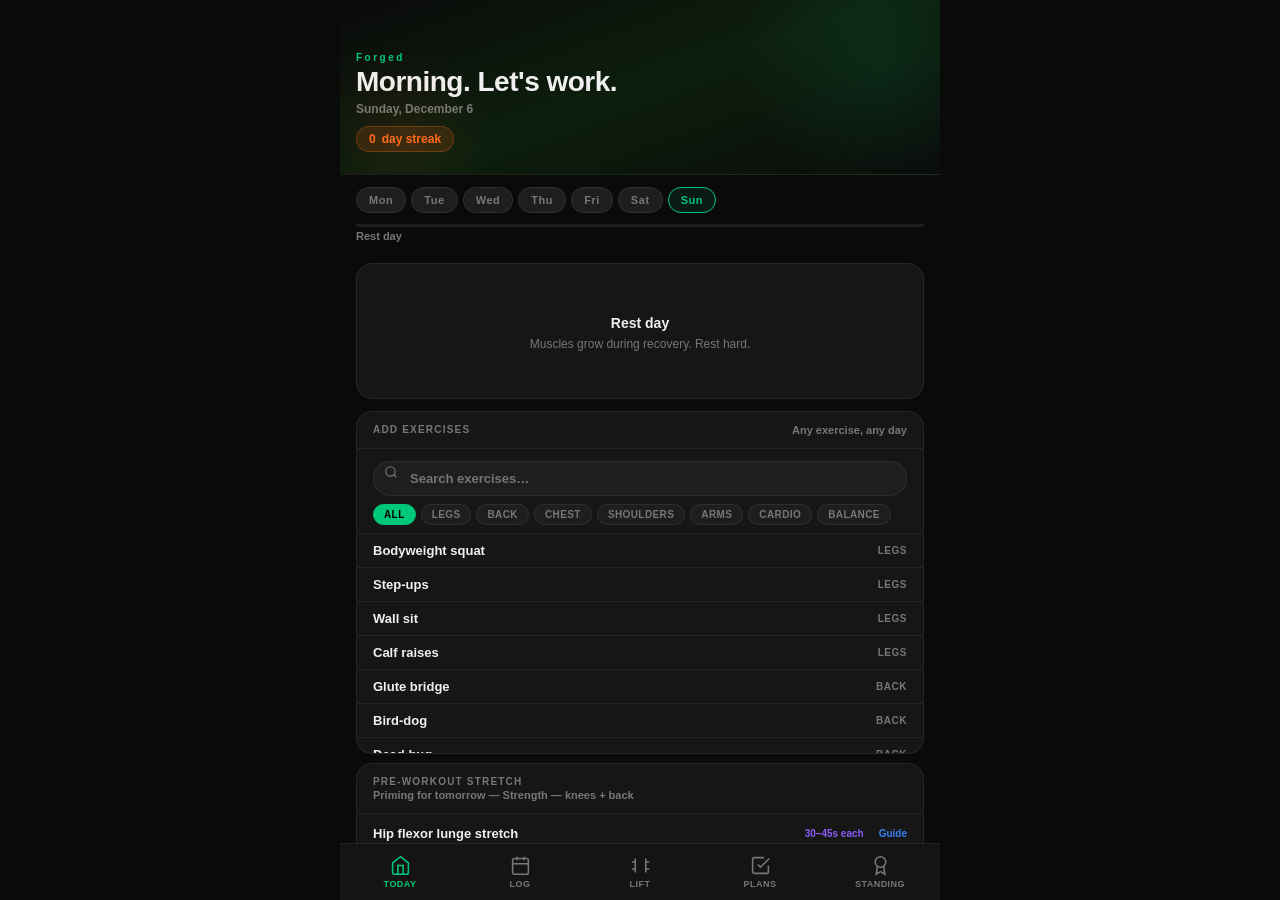
==== commit c72bdd03: "Add files via upload" ====
--- a/forged-app.html
+++ b/forged-app.html
@@ -9,42 +9,46 @@
 <meta name="theme-color" content="#0a0a0a">
 <title>FORGED</title>
 <style>
-:root{
-  --fire:#FF6B1A;--fire-l:rgba(255,107,26,0.12);
-  --green:#00C87A;--green-l:rgba(0,200,122,0.12);--green-d:#009a5c;
-  --gold:#F5C842;--gold-l:rgba(245,200,66,0.1);
-  --purple:#8B5CF6;--purple-l:rgba(139,92,246,0.12);
-  --blue:#3B82F6;--blue-l:rgba(59,130,246,0.12);
-  --red:#EF4444;--red-l:rgba(239,68,68,0.1);
-  --dark:#0a0a0a;--dark2:#141414;--dark3:#1e1e1e;--dark4:#282828;
-  --card:#161616;--text:#f0f0f0;--muted:#777;--border:rgba(255,255,255,0.07);
-  --r:16px;--rs:10px;--safe-bottom:env(safe-area-inset-bottom,0px);
-  --grad:linear-gradient(160deg,#0a0a0a 0%,#0d1f0d 50%,#0a0a0a 100%);
-}
+:root{--fire:#FF6B1A;--fire-l:rgba(255,107,26,0.12);
+--green:#00C87A;--green-l:rgba(0,200,122,0.12);--green-d:#009a5c;
+--gold:#F5C842;--gold-l:rgba(245,200,66,0.1);
+--purple:#8B5CF6;--purple-l:rgba(139,92,246,0.12);
+--blue:#3B82F6;--blue-l:rgba(59,130,246,0.12);
+--red:#EF4444;--red-l:rgba(239,68,68,0.1);
+--dark:#0a0a0a;--dark2:#141414;--dark3:#1e1e1e;--dark4:#282828;
+--card:#161616;--text:#f0f0f0;--muted:#777;--border:rgba(255,255,255,0.07);
+--safe-bottom:env(safe-area-inset-bottom,0px);
+--grad:linear-gradient(160deg,#0a0a0a 0%,#0d1f0d 50%,#0a0a0a 100%);
+/* Responsive spacing — scales with screen width */
+--sp:clamp(10px, 3.5vw, 16px);
+--sp-sm:clamp(8px, 2.5vw, 12px);
+--sp-xs:clamp(5px, 1.5vw, 8px);
+--r:clamp(12px, 3vw, 16px);
+--rs:clamp(8px, 2vw, 10px);}
 *{box-sizing:border-box;margin:0;padding:0;-webkit-tap-highlight-color:transparent}
 html,body{height:100%;overflow:hidden;font-family:-apple-system,BlinkMacSystemFont,'SF Pro Display',sans-serif;background:var(--dark)}
-body{color:var(--text);display:flex;flex-direction:column;max-width:430px;margin:0 auto}
+body{color:var(--text);display:flex;flex-direction:column;max-width:600px;margin:0 auto;width:100%}
 .screen{flex:1;overflow-y:auto;overflow-x:hidden;padding-bottom:calc(84px + var(--safe-bottom));display:none;-webkit-overflow-scrolling:touch}
 .screen.active{display:block}
-.bottom-nav{position:fixed;bottom:0;left:50%;transform:translateX(-50%);width:100%;max-width:430px;background:rgba(10,10,10,0.97);backdrop-filter:blur(24px);border-top:0.5px solid var(--border);padding:6px 0 calc(6px + var(--safe-bottom));display:grid;grid-template-columns:repeat(5,1fr);z-index:100}
+.bottom-nav{position:fixed;bottom:0;left:50%;transform:translateX(-50%);width:100%;max-width:600px;background:var(--dark2);backdrop-filter:blur(24px);border-top:0.5px solid var(--border);padding:6px 0 calc(6px + var(--safe-bottom));display:grid;grid-template-columns:repeat(5,1fr);z-index:100}
 .nav-btn{display:flex;flex-direction:column;align-items:center;gap:3px;padding:5px 0;border:none;background:none;cursor:pointer;color:var(--muted);font-size:9px;font-weight:700;letter-spacing:.05em;text-transform:uppercase}
 .nav-btn.active{color:var(--green)}
 .nav-btn svg{width:21px;height:21px;stroke-width:1.8}
-.hero{background:var(--grad);padding:52px 18px 22px;position:relative;overflow:hidden;border-bottom:1px solid var(--border)}
+.hero{background:var(--grad);padding:52px var(--sp) 22px;position:relative;overflow:hidden;border-bottom:1px solid var(--border)}
 .hero::before{content:'';position:absolute;top:-80px;right:-80px;width:280px;height:280px;border-radius:50%;background:radial-gradient(circle,rgba(0,200,122,0.1) 0%,transparent 70%)}
 .hero::after{content:'';position:absolute;bottom:-50px;left:-30px;width:180px;height:180px;border-radius:50%;background:radial-gradient(circle,rgba(255,107,26,0.07) 0%,transparent 70%)}
 .app-label{font-size:10px;font-weight:900;letter-spacing:.25em;color:var(--green);margin-bottom:4px}
 .hero-title{font-size:28px;font-weight:900;letter-spacing:-.5px;line-height:1.1;margin-bottom:4px}
 .hero-sub{font-size:12px;color:var(--muted);font-weight:600}
 .streak-pill{display:inline-flex;align-items:center;gap:6px;background:rgba(255,107,26,0.14);border:1px solid rgba(255,107,26,0.28);border-radius:20px;padding:5px 12px;font-size:12px;font-weight:800;margin-top:10px;color:var(--fire)}
-.page-bar{background:var(--dark2);padding:50px 18px 13px;border-bottom:1px solid var(--border)}
+.page-bar{background:var(--dark2);padding:50px var(--sp) 13px;border-bottom:1px solid var(--border)}
 .page-bar-title{font-size:24px;font-weight:900;letter-spacing:-.3px}
 .page-bar-sub{font-size:11px;color:var(--muted);margin-top:3px;font-weight:600}
-.card{background:var(--card);border-radius:var(--r);margin:10px 13px 0;overflow:hidden;border:1px solid var(--border)}
-.card-header{padding:10px 13px;border-bottom:1px solid var(--border);display:flex;align-items:center;justify-content:space-between}
+.card{background:var(--card);border-radius:var(--r);margin:var(--sp-sm) var(--sp) 0;overflow:hidden;border:1px solid var(--border)}
+.card-header{padding:var(--sp-sm) var(--sp);border-bottom:1px solid var(--border);display:flex;align-items:center;justify-content:space-between}
 .card-title{font-size:10px;font-weight:900;color:var(--muted);text-transform:uppercase;letter-spacing:.12em}
 .card-action{font-size:12px;font-weight:800;color:var(--green);border:none;background:none;cursor:pointer}
-.ex-row{padding:11px 13px;border-bottom:1px solid var(--border);display:flex;align-items:center;gap:11px}
+.ex-row{padding:var(--sp-sm) var(--sp);border-bottom:1px solid var(--border);display:flex;align-items:center;gap:11px}
 .ex-row:last-child{border-bottom:none}
 .ex-check{width:29px;height:29px;border-radius:50%;border:2px solid var(--border);display:flex;align-items:center;justify-content:center;flex-shrink:0;cursor:pointer;transition:all .2s;background:var(--dark3)}
 .ex-check.done{background:var(--green);border-color:var(--green);box-shadow:0 0 14px rgba(0,200,122,0.38)}
@@ -58,28 +62,28 @@
 .ex-pb-tag{font-size:10px;color:var(--gold);font-weight:800;margin-top:2px}
 .log-btn{background:var(--green-l);color:var(--green);border:1px solid rgba(0,200,122,0.22);border-radius:20px;padding:5px 11px;font-size:11px;font-weight:800;cursor:pointer;flex-shrink:0;white-space:nowrap}
 .log-btn.logged{background:var(--green);color:#000;border-color:var(--green)}
-.stretch-sug{background:var(--purple-l);border-radius:var(--rs);padding:10px 13px;margin:5px 13px;border-left:3px solid var(--purple)}
+.stretch-sug{background:var(--purple-l);border-radius:var(--rs);padding:10px var(--sp);margin:5px var(--sp);border-left:3px solid var(--purple)}
 .stretch-sug-title{font-size:10px;font-weight:900;color:var(--purple);margin-bottom:5px;text-transform:uppercase;letter-spacing:.08em}
 .stretch-item{display:flex;align-items:center;gap:8px;padding:4px 0;border-bottom:1px solid rgba(139,92,246,0.1)}
 .stretch-item:last-child{border-bottom:none}
 .stretch-name{font-size:12px;color:var(--text);flex:1;font-weight:500}
 .stretch-dur{font-size:10px;color:var(--purple);font-weight:800;white-space:nowrap}
 .stretch-link{font-size:10px;color:var(--blue);text-decoration:none;font-weight:800;white-space:nowrap;margin-left:5px}
-.prog-wrap{height:3px;background:var(--dark3);margin:11px 13px 3px;border-radius:2px}
+.prog-wrap{height:3px;background:var(--dark3);margin:11px var(--sp) 3px;border-radius:2px}
 .prog-bar{height:3px;border-radius:2px;background:linear-gradient(90deg,var(--green),var(--fire));transition:width .5s}
-.prog-label{font-size:11px;color:var(--muted);padding:0 13px 9px;display:flex;justify-content:space-between;font-weight:700}
-.day-tabs{display:flex;gap:5px;padding:9px 13px 0;overflow-x:auto;scrollbar-width:none}
+.prog-label{font-size:11px;color:var(--muted);padding:0 var(--sp) 9px;display:flex;justify-content:space-between;font-weight:700}
+.day-tabs{display:flex;gap:5px;padding:var(--sp-sm) var(--sp) 0;overflow-x:auto;scrollbar-width:none}
 .day-tabs::-webkit-scrollbar{display:none}
 .day-tab{flex-shrink:0;padding:6px 12px;border-radius:20px;border:1px solid var(--border);background:var(--dark3);font-size:11px;font-weight:800;cursor:pointer;color:var(--muted);letter-spacing:.05em}
 .day-tab.active{background:var(--green);color:#000;border-color:var(--green)}
-.day-tab.today-tab{border-color:rgba(0,200,122,0.35);color:var(--green)}
+.day-tab.today-tab{border-color:var(--green);color:var(--green);background:rgba(0,200,122,0.08)}
 .modal-overlay{position:fixed;inset:0;background:rgba(0,0,0,0.8);z-index:200;display:none;align-items:flex-end;justify-content:center;backdrop-filter:blur(5px)}
 .modal-overlay.show{display:flex}
-.modal{background:var(--dark2);border-radius:22px 22px 0 0;width:100%;max-width:430px;padding:18px 16px calc(22px + var(--safe-bottom));max-height:90vh;overflow-y:auto;border-top:1px solid var(--border)}
+.modal{background:var(--dark2);border-radius:22px 22px 0 0;width:100%;max-width:600px;padding:18px var(--sp) calc(22px + var(--safe-bottom));max-height:90vh;overflow-y:auto;border-top:1px solid var(--border)}
 .modal-handle{width:36px;height:4px;background:var(--dark4);border-radius:2px;margin:0 auto 14px}
 .modal-title{font-size:18px;font-weight:900;margin-bottom:2px;letter-spacing:-.2px}
 .modal-sub{font-size:12px;color:var(--muted);margin-bottom:14px;font-weight:600}
-.prev-rec-card{background:var(--dark3);border-radius:var(--rs);padding:12px 13px;margin-bottom:14px;border:1px solid rgba(245,200,66,0.18)}
+.prev-rec-card{background:var(--dark3);border-radius:var(--rs);padding:var(--sp-sm) var(--sp);margin-bottom:14px;border:1px solid rgba(245,200,66,0.18)}
 .prev-rec-title{font-size:10px;font-weight:900;color:var(--gold);text-transform:uppercase;letter-spacing:.1em;margin-bottom:9px}
 .prev-rec-grid{display:grid;grid-template-columns:repeat(3,1fr);gap:8px}
 .prev-stat{text-align:center}
@@ -110,15 +114,15 @@
 .btn-danger{width:100%;padding:13px;background:none;color:var(--red);border:1px solid rgba(239,68,68,0.25);border-radius:var(--r);font-size:13px;font-weight:800;cursor:pointer;margin-top:7px}
 .modal-divider{height:1px;background:var(--border);margin:12px 0}
 .modal-sec-label{font-size:10px;font-weight:900;color:var(--muted);text-transform:uppercase;letter-spacing:.08em;margin-bottom:7px}
-.search-bar{margin:10px 13px 0;position:relative}
+.search-bar{margin:var(--sp-sm) var(--sp) 0;position:relative}
 .search-input{width:100%;border:1px solid var(--border);border-radius:22px;padding:10px 16px 10px 38px;font-size:14px;background:var(--dark3);color:var(--text);font-weight:600}
 .search-input:focus{outline:none;border-color:var(--green)}
 .search-icon{position:absolute;left:13px;top:50%;transform:translateY(-50%);color:var(--muted)}
-.filter-row{display:flex;gap:5px;padding:9px 13px 0;overflow-x:auto;scrollbar-width:none}
+.filter-row{display:flex;gap:5px;padding:var(--sp-sm) var(--sp) 0;overflow-x:auto;scrollbar-width:none}
 .filter-row::-webkit-scrollbar{display:none}
 .filter-pill{flex-shrink:0;padding:5px 11px;border-radius:20px;border:1px solid var(--border);background:var(--dark3);font-size:11px;font-weight:800;cursor:pointer;color:var(--muted);text-transform:uppercase;letter-spacing:.04em}
 .filter-pill.active{background:var(--green);color:#000;border-color:var(--green)}
-.lib-row{padding:11px 13px;border-bottom:1px solid var(--border);display:flex;align-items:center;gap:11px}
+.lib-row{padding:var(--sp-sm) var(--sp);border-bottom:1px solid var(--border);display:flex;align-items:center;gap:11px}
 .lib-row:last-child{border-bottom:none}
 .lib-icon{width:37px;height:37px;border-radius:10px;display:flex;align-items:center;justify-content:center;font-size:17px;flex-shrink:0;background:var(--dark3)}
 .lib-body{flex:1;min-width:0}
@@ -129,8 +133,8 @@
 .icon-btn svg{width:14px;height:14px;stroke:var(--muted);stroke-width:2}
 .fab{position:fixed;bottom:calc(84px + var(--safe-bottom) + 13px);right:50%;transform:translateX(calc(50% - 15px));width:52px;height:52px;border-radius:50%;background:linear-gradient(135deg,var(--green),var(--green-d));color:#000;border:none;font-size:28px;font-weight:700;cursor:pointer;box-shadow:0 4px 24px rgba(0,200,122,0.4);display:none;align-items:center;justify-content:center;z-index:90}
 .fab.show{display:flex}
-.plan-card{background:var(--card);border-radius:var(--r);margin:0 13px 9px;overflow:hidden;border:1px solid var(--border)}
-.plan-header{padding:13px;display:flex;align-items:center;gap:11px}
+.plan-card{background:var(--card);border-radius:var(--r);margin:0 var(--sp) var(--sp-sm);overflow:hidden;border:1px solid var(--border)}
+.plan-header{padding:var(--sp);display:flex;align-items:center;gap:var(--sp-sm)}
 .plan-dot{width:9px;height:9px;border-radius:50%;flex-shrink:0}
 .plan-info{flex:1}
 .plan-name{font-size:14px;font-weight:900}
@@ -138,21 +142,21 @@
 .plan-edit-btn{font-size:11px;font-weight:900;color:var(--green);border:none;background:none;cursor:pointer;text-transform:uppercase;letter-spacing:.05em}
 .day-assign-row{padding:7px 13px 9px;border-top:1px solid var(--border);display:flex;align-items:center;justify-content:space-between;gap:8px}
 .day-pill-sm{font-size:10px;font-weight:900;padding:2px 7px;border-radius:20px;background:var(--green-l);color:var(--green);border:1px solid rgba(0,200,122,0.18)}
-.plan-ex-list{padding:7px 13px;display:flex;flex-direction:column;gap:5px}
+.plan-ex-list{padding:var(--sp-xs) var(--sp);display:flex;flex-direction:column;gap:5px}
 .plan-ex-item{display:flex;align-items:center;gap:8px;padding:8px 10px;background:var(--dark3);border-radius:var(--rs);border:1px solid var(--border)}
 .plan-ex-name{flex:1;font-size:13px;font-weight:700;color:var(--text)}
 .stretch-check-list{display:flex;flex-direction:column;gap:4px;margin-bottom:11px;max-height:190px;overflow-y:auto}
 .stretch-check-item{display:flex;align-items:center;gap:8px;padding:7px 9px;border:1px solid var(--border);border-radius:var(--rs);cursor:pointer;background:var(--dark3)}
 .stretch-check-item.selected{border-color:var(--purple);background:var(--purple-l)}
 .stretch-check-item span{font-size:12px;color:var(--text);font-weight:500}
-.hist-day{padding:11px 13px;border-bottom:1px solid var(--border)}
+.hist-day{padding:var(--sp-sm) var(--sp);border-bottom:1px solid var(--border)}
 .hist-day:last-child{border-bottom:none}
 .hist-head{display:flex;justify-content:space-between;align-items:center;margin-bottom:6px}
 .hist-date{font-size:13px;font-weight:900}
 .hist-badge{font-size:10px;font-weight:900;padding:2px 8px;border-radius:20px;background:var(--green-l);color:var(--green);border:1px solid rgba(0,200,122,0.18)}
 .hist-tags{display:flex;flex-wrap:wrap;gap:4px}
 .hist-tag{font-size:11px;padding:2px 7px;border-radius:20px;background:var(--dark3);color:var(--muted);border:1px solid var(--border);font-weight:600}
-.rec-row{padding:11px 13px;border-bottom:1px solid var(--border);display:flex;align-items:center;gap:11px}
+.rec-row{padding:var(--sp-sm) var(--sp);border-bottom:1px solid var(--border);display:flex;align-items:center;gap:11px}
 .rec-row:last-child{border-bottom:none}
 .rec-icon{width:37px;height:37px;border-radius:10px;display:flex;align-items:center;justify-content:center;font-size:18px;flex-shrink:0;background:var(--dark3)}
 .rec-body{flex:1}
@@ -160,25 +164,25 @@
 .rec-vals{display:flex;gap:9px;margin-top:4px;flex-wrap:wrap}
 .rec-val{font-size:11px;color:var(--muted);font-weight:700}
 .rec-val.gold{color:var(--gold);font-weight:900}
-.chart-wrap{padding:11px 13px 14px}
+.chart-wrap{padding:var(--sp-sm) var(--sp) 14px}
 .mini-chart{display:flex;align-items:flex-end;gap:3px;height:74px}
 .bar-col{display:flex;flex-direction:column;align-items:center;gap:3px;flex:1}
 .bar{border-radius:3px 3px 0 0;width:100%;background:var(--dark3);min-height:4px;border:1px solid var(--border)}
 .bar.hi{background:linear-gradient(180deg,var(--green),var(--green-d));border-color:var(--green)}
 .bar-lbl{font-size:9px;color:var(--muted);font-weight:700}
-.standing-hero{background:var(--grad);padding:52px 18px 18px;border-bottom:1px solid var(--border);position:relative;overflow:hidden}
+.standing-hero{background:var(--grad);padding:52px var(--sp) 18px;border-bottom:1px solid var(--border);position:relative;overflow:hidden}
 .standing-hero::before{content:'';position:absolute;top:-60px;right:-60px;width:220px;height:220px;border-radius:50%;background:radial-gradient(circle,rgba(0,200,122,0.09) 0%,transparent 70%)}
 .s-name{font-size:11px;font-weight:900;color:var(--green);text-transform:uppercase;letter-spacing:.15em;margin-bottom:4px}
 .s-title{font-size:26px;font-weight:900;letter-spacing:-.4px;margin-bottom:2px}
 .s-sub{font-size:12px;color:var(--muted);font-weight:600}
-.stats-grid{display:grid;grid-template-columns:repeat(3,1fr);gap:8px;padding:12px 13px}
+.stats-grid{display:grid;grid-template-columns:repeat(3,1fr);gap:8px;padding:var(--sp-sm) var(--sp)}
 .stat-box{background:var(--dark3);border-radius:var(--rs);padding:11px 8px;text-align:center;border:1px solid var(--border)}
 .stat-val{font-size:22px;font-weight:900;line-height:1;margin-bottom:3px}
 .stat-lbl{font-size:10px;font-weight:800;color:var(--muted);text-transform:uppercase;letter-spacing:.06em}
 .stat-val.green{color:var(--green)}
 .stat-val.fire{color:var(--fire)}
 .stat-val.gold{color:var(--gold)}
-.badges-grid{display:grid;grid-template-columns:repeat(3,1fr);gap:8px;padding:4px 13px 13px}
+.badges-grid{display:grid;grid-template-columns:repeat(3,1fr);gap:8px;padding:4px var(--sp) var(--sp)}
 .badge{background:var(--dark3);border-radius:var(--r);padding:13px 8px;text-align:center;border:1px solid var(--border);position:relative;overflow:hidden}
 .badge.earned{border-color:rgba(245,200,66,0.35);background:rgba(245,200,66,0.05)}
 .badge-icon{font-size:26px;margin-bottom:5px;display:block;filter:grayscale(1);opacity:.25}
@@ -186,10 +190,10 @@
 .badge-name{font-size:10px;font-weight:900;color:var(--muted);text-transform:uppercase;letter-spacing:.04em;line-height:1.3}
 .badge.earned .badge-name{color:var(--gold)}
 .badge-desc{font-size:9px;color:var(--muted);margin-top:2px;line-height:1.4}
-.pb-row-head{display:grid;grid-template-columns:1fr 68px 68px 46px;gap:4px;padding:7px 13px;background:var(--dark3)}
+.pb-row-head{display:grid;grid-template-columns:1fr 68px 68px 46px;gap:4px;padding:7px var(--sp);background:var(--dark3)}
 .pb-col{font-size:10px;font-weight:900;color:var(--muted);text-transform:uppercase;letter-spacing:.06em;text-align:center}
 .pb-col.left{text-align:left}
-.pb-row{display:grid;grid-template-columns:1fr 68px 68px 46px;gap:4px;padding:10px 13px;border-bottom:1px solid var(--border);align-items:center}
+.pb-row{display:grid;grid-template-columns:1fr 68px 68px 46px;gap:4px;padding:var(--sp-sm) var(--sp);border-bottom:1px solid var(--border);align-items:center}
 .pb-row:last-child{border-bottom:none}
 .pb-name{font-size:12px;font-weight:800;color:var(--text);line-height:1.3}
 .pb-val{font-size:12px;font-weight:900;text-align:center}
@@ -197,22 +201,22 @@
 .pb-val.green{color:var(--green)}
 .pb-val.fire{color:var(--fire)}
 .pb-date{font-size:10px;color:var(--muted);font-weight:700;text-align:center}
-.note-row{padding:11px 13px;border-bottom:1px solid var(--border);display:flex;align-items:flex-start;gap:9px}
+.note-row{padding:var(--sp-sm) var(--sp);border-bottom:1px solid var(--border);display:flex;align-items:flex-start;gap:9px}
 .note-row:last-child{border-bottom:none}
 .note-body{flex:1}
 .note-ex{font-size:13px;font-weight:800}
 .note-text{font-size:12px;color:var(--muted);margin-top:2px;line-height:1.5;font-weight:500}
 .note-date{font-size:10px;color:var(--muted);font-weight:700;white-space:nowrap}
 .note-del{width:26px;height:26px;border-radius:50%;border:none;background:var(--red-l);cursor:pointer;display:flex;align-items:center;justify-content:center;flex-shrink:0;color:var(--red);font-size:15px;font-weight:900;margin-top:1px}
-.setting-section{background:var(--card);border-radius:var(--r);margin:10px 13px 0;overflow:hidden;border:1px solid var(--border)}
-.setting-row{padding:12px 13px;border-bottom:1px solid var(--border);display:flex;align-items:center;justify-content:space-between;gap:8px}
+.setting-section{background:var(--card);border-radius:var(--r);margin:var(--sp-sm) var(--sp) 0;overflow:hidden;border:1px solid var(--border)}
+.setting-row{padding:var(--sp-sm) var(--sp);border-bottom:1px solid var(--border);display:flex;align-items:center;justify-content:space-between;gap:8px}
 .setting-row:last-child{border-bottom:none}
 .setting-label{font-size:14px;font-weight:700;color:var(--text)}
 .setting-val{font-size:14px;color:var(--muted);text-align:right;font-weight:600}
 .setting-input{border:none;background:none;font-size:14px;color:var(--green);font-weight:800;text-align:right;flex:1;min-width:0}
 .setting-input:focus{outline:none}
-.sec-title{font-size:10px;font-weight:900;color:var(--muted);text-transform:uppercase;letter-spacing:.1em;padding:13px 13px 5px}
-.export-btn{display:flex;align-items:center;gap:11px;padding:13px;border-bottom:1px solid var(--border);cursor:pointer;background:none;border-left:none;border-right:none;border-top:none;width:100%;text-align:left}
+.sec-title{font-size:10px;font-weight:900;color:var(--muted);text-transform:uppercase;letter-spacing:.1em;padding:13px var(--sp) 5px}
+.export-btn{display:flex;align-items:center;gap:11px;padding:var(--sp);border-bottom:1px solid var(--border);cursor:pointer;background:none;border-left:none;border-right:none;border-top:none;width:100%;text-align:left}
 .export-btn:last-child{border-bottom:none}
 .export-icon{width:38px;height:38px;border-radius:10px;display:flex;align-items:center;justify-content:center;font-size:17px;flex-shrink:0;background:var(--dark3)}
 .export-body{flex:1}
@@ -225,9 +229,401 @@
 .empty-sub{font-size:12px;line-height:1.6;font-weight:500}
 .toast{position:fixed;top:56px;left:50%;transform:translateX(-50%);background:var(--dark4);color:var(--text);padding:10px 16px;border-radius:20px;font-size:13px;font-weight:800;z-index:300;opacity:0;transition:opacity .3s;white-space:nowrap;pointer-events:none;border:1px solid var(--border)}
 .toast.show{opacity:1}
+
+.rest-timer-bar{position:fixed;bottom:84px;left:50%;transform:translateX(-50%);width:100%;max-width:600px;background:var(--dark2);border-top:1px solid var(--border);padding:10px 14px;display:none;align-items:center;gap:12px;z-index:95}
+.rest-timer-bar.show{display:flex}
+.rest-timer-ring{width:42px;height:42px;flex-shrink:0;position:relative}
+.rest-timer-ring svg{width:42px;height:42px;transform:rotate(-90deg)}
+.rest-timer-ring circle{fill:none;stroke-width:3}
+.rest-timer-ring .bg{stroke:var(--dark3)}
+.rest-timer-ring .fg{stroke:var(--green);stroke-dasharray:113;stroke-dashoffset:0;transition:stroke-dashoffset .9s linear,stroke .3s}
+.rest-timer-ring .fg.warn{stroke:var(--fire)}
+.rest-timer-num{position:absolute;inset:0;display:flex;align-items:center;justify-content:center;font-size:12px;font-weight:900;color:var(--text)}
+.rest-timer-body{flex:1}
+.rest-timer-label{font-size:12px;font-weight:800;color:var(--text)}
+.rest-timer-sub{font-size:11px;color:var(--muted);margin-top:1px;font-weight:600}
+.rest-timer-controls{display:flex;gap:6px}
+.rest-timer-btn{padding:5px 11px;border-radius:20px;border:1px solid var(--border);background:var(--dark3);font-size:11px;font-weight:800;cursor:pointer;color:var(--text)}
+.rest-timer-btn.skip{background:var(--green);color:#000;border-color:var(--green)}
+
+.prog-card{background:rgba(0,200,122,0.07);border-radius:var(--rs);padding:var(--sp-sm) var(--sp);margin-bottom:12px;border:1px solid rgba(0,200,122,0.2)}
+.prog-card-title{font-size:10px;font-weight:900;color:var(--green);text-transform:uppercase;letter-spacing:.1em;margin-bottom:9px}
+.prog-card-row{display:flex;align-items:center;justify-content:space-between;gap:8px;margin-bottom:6px}
+.prog-card-row:last-child{margin-bottom:0}
+
+.prog-target{font-size:15px;font-weight:900;color:var(--green)}
+.prog-reason{font-size:11px;color:var(--muted);font-weight:600;margin-top:6px;padding-top:6px;border-top:1px solid rgba(0,200,122,0.15);line-height:1.5}
+.prog-apply-btn{width:100%;padding:9px;background:rgba(0,200,122,0.12);color:var(--green);border:1px solid rgba(0,200,122,0.25);border-radius:var(--rs);font-size:12px;font-weight:900;cursor:pointer;margin-top:8px;text-transform:uppercase;letter-spacing:.05em}
+.prog-apply-btn:active{opacity:.7}
+
+.chart-modal-overlay{position:fixed;inset:0;background:rgba(0,0,0,0.85);z-index:250;display:none;align-items:flex-end;justify-content:center;backdrop-filter:blur(6px)}
+.chart-modal-overlay.show{display:flex}
+.chart-modal{background:var(--dark2);border-radius:22px 22px 0 0;width:100%;max-width:600px;padding:20px var(--sp) calc(28px + var(--safe-bottom));max-height:85vh;overflow-y:auto;border-top:1px solid var(--border)}
+.chart-modal-title{font-size:17px;font-weight:900;margin-bottom:2px;letter-spacing:-.2px}
+.chart-modal-sub{font-size:12px;color:var(--muted);margin-bottom:16px;font-weight:600}
+/* Metric toggle */
+.metric-toggle{display:flex;border:1px solid var(--border);border-radius:var(--rs);overflow:hidden;margin-bottom:16px;background:var(--dark3)}
+.metric-btn{flex:1;padding:8px;border:none;background:transparent;font-size:11px;font-weight:800;cursor:pointer;color:var(--muted);text-transform:uppercase;letter-spacing:.05em}
+.metric-btn.active{background:var(--green);color:#000}
+/* SVG line chart */
+.line-chart-wrap{width:100%;margin-bottom:14px;position:relative}
+.line-chart-wrap svg{width:100%;display:block;overflow:visible}
+.lc-grid-line{stroke:var(--border);stroke-width:1}
+.lc-axis-label{fill:var(--muted);font-size:9px;font-weight:700;font-family:-apple-system,sans-serif}
+.lc-line{fill:none;stroke:var(--green);stroke-width:2.5;stroke-linecap:round;stroke-linejoin:round}
+.lc-area{fill:url(#chartGrad);opacity:.18}
+.lc-dot{fill:var(--green);stroke:var(--dark2);stroke-width:2;cursor:pointer;transition:r .15s}
+.lc-dot:hover{r:6}
+.lc-dot.pb{fill:var(--gold);stroke:var(--dark2);stroke-width:2}
+.lc-tooltip{background:var(--dark4);border:1px solid var(--border);border-radius:6px;padding:6px 9px;pointer-events:none;position:absolute;transform:translateX(-50%);white-space:nowrap}
+.lc-tooltip-val{font-size:13px;font-weight:900;color:var(--text)}
+.lc-tooltip-date{font-size:10px;color:var(--muted);font-weight:700;margin-top:1px}
+/* Chart stat row */
+.chart-stats{display:grid;grid-template-columns:repeat(3,1fr);gap:8px;margin-bottom:14px}
+.chart-stat{background:var(--dark3);border-radius:var(--rs);padding:10px 8px;text-align:center;border:1px solid var(--border)}
+.chart-stat-val{font-size:17px;font-weight:900;color:var(--text);line-height:1}
+.chart-stat-val.green{color:var(--green)}
+.chart-stat-val.gold{color:var(--gold)}
+.chart-stat-val.fire{color:var(--fire)}
+.chart-stat-lbl{font-size:10px;font-weight:700;color:var(--muted);text-transform:uppercase;letter-spacing:.05em;margin-top:3px}
+/* Session history list inside chart modal */
+.chart-hist-row{display:flex;align-items:center;justify-content:space-between;padding:9px 0;border-bottom:1px solid var(--border)}
+.chart-hist-row:last-child{border-bottom:none}
+.chart-hist-date{font-size:12px;font-weight:700;color:var(--text)}
+.chart-hist-val{font-size:13px;font-weight:900;color:var(--green)}
+.chart-hist-feel{font-size:11px;color:var(--muted);font-weight:600}
+/* Make PB rows tappable */
+.pb-row{cursor:pointer;transition:background .15s}
+.pb-row:hover,.pb-row:active{background:rgba(0,200,122,0.05)}
+.pb-row-tap-hint{font-size:10px;color:var(--muted);font-weight:600;padding:6px 13px 10px;text-align:right}
+
+.cal-nav{display:flex;align-items:center;justify-content:space-between;padding:var(--sp-sm) var(--sp) 8px}
+.cal-nav-btn{width:32px;height:32px;border-radius:50%;border:1px solid var(--border);background:var(--dark3);color:var(--text);font-size:16px;cursor:pointer;display:flex;align-items:center;justify-content:center;font-weight:700}
+.cal-nav-btn:active{opacity:.6}
+.cal-month-label{font-size:15px;font-weight:900;color:var(--text);letter-spacing:-.2px}
+.cal-dow-row{display:grid;grid-template-columns:repeat(7,1fr);padding:0 var(--sp) 4px;gap:2px}
+.cal-dow{font-size:clamp(9px,2.5vw,11px);font-weight:800;color:var(--muted);text-align:center;text-transform:uppercase;letter-spacing:.04em;padding:3px 0}
+.cal-grid{display:grid;grid-template-columns:repeat(7,1fr);padding:0 var(--sp) var(--sp);gap:2px}
+.cal-cell{border-radius:clamp(4px,1.5vw,8px);display:flex;align-items:center;justify-content:center;font-size:clamp(11px,3vw,13px);font-weight:700;cursor:pointer;position:relative;transition:transform .1s;aspect-ratio:1;min-width:0;min-height:0}
+.cal-cell:active{transform:scale(.92)}
+.cal-cell.empty{background:transparent;cursor:default;pointer-events:none}
+.cal-cell.future{background:var(--dark3);color:var(--muted);opacity:.35;cursor:default;pointer-events:none}
+.cal-cell.rest{background:var(--dark3);color:var(--muted)}
+.cal-cell.missed{background:rgba(239,68,68,0.12);color:var(--red);border:1px solid rgba(239,68,68,0.18)}
+.cal-cell.partial{background:rgba(245,200,66,0.1);color:var(--gold);border:1px solid rgba(245,200,66,0.2)}
+.cal-cell.complete{background:rgba(0,200,122,0.15);color:var(--green);border:1px solid rgba(0,200,122,0.25)}
+.cal-cell.today-cell{box-shadow:0 0 0 2px var(--green)}
+.cal-legend{display:flex;gap:10px;padding:0 var(--sp) var(--sp);flex-wrap:wrap}
+.cal-legend-item{display:flex;align-items:center;gap:5px;font-size:11px;font-weight:700;color:var(--muted)}
+.cal-legend-dot{width:10px;height:10px;border-radius:3px;flex-shrink:0}
+/* Day detail slide-in */
+.cal-detail{background:var(--dark3);border-radius:var(--rs);margin:0 var(--sp) var(--sp-sm);padding:var(--sp-sm) var(--sp);border:1px solid var(--border);display:none}
+.cal-detail.show{display:block}
+.cal-detail-date{font-size:13px;font-weight:900;margin-bottom:8px}
+.cal-detail-tags{display:flex;flex-wrap:wrap;gap:5px}
+.cal-detail-tag{font-size:11px;padding:3px 8px;border-radius:20px;background:var(--dark4);color:var(--muted);border:1px solid var(--border);font-weight:600}
+.cal-detail-rest{font-size:12px;color:var(--muted);font-weight:600}
+/* View toggle for history screen */
+.view-toggle{display:flex;border:1px solid var(--border);border-radius:var(--rs);overflow:hidden;margin:var(--sp-sm) var(--sp) 0;background:var(--dark3)}
+.view-toggle-btn{flex:1;padding:9px;border:none;background:transparent;font-size:11px;font-weight:800;cursor:pointer;color:var(--muted);text-transform:uppercase;letter-spacing:.05em}
+.view-toggle-btn.active{background:var(--green);color:#000}
+
+.bw-entry-row{display:flex;align-items:center;gap:var(--sp-sm);padding:var(--sp-sm) var(--sp);border-bottom:1px solid var(--border)}
+.bw-entry-row:last-child{border-bottom:none}
+.bw-entry-date{font-size:12px;font-weight:700;color:var(--muted);width:80px;flex-shrink:0}
+.bw-entry-val{font-size:16px;font-weight:900;color:var(--text);flex:1}
+.bw-entry-change{font-size:12px;font-weight:800;min-width:48px;text-align:right}
+.bw-entry-change.up{color:var(--fire)}
+.bw-entry-change.down{color:var(--green)}
+.bw-entry-change.same{color:var(--muted)}
+.bw-del-btn{width:26px;height:26px;border-radius:50%;border:none;background:var(--red-l);cursor:pointer;color:var(--red);font-size:14px;font-weight:900;flex-shrink:0;display:flex;align-items:center;justify-content:center}
+.bw-add-row{display:flex;gap:var(--sp-sm);padding:var(--sp-sm) var(--sp);border-top:1px solid var(--border);align-items:center}
+.bw-input{flex:1;border:1px solid var(--border);border-radius:var(--rs);padding:9px 11px;font-size:16px;font-weight:800;background:var(--dark3);color:var(--text);text-align:center;min-width:0}
+.bw-input:focus{outline:none;border-color:var(--green)}
+.bw-unit-toggle{display:flex;border:1px solid var(--border);border-radius:var(--rs);overflow:hidden;flex-shrink:0}
+.bw-unit-btn{padding:9px 10px;border:none;background:var(--dark3);font-size:11px;font-weight:800;cursor:pointer;color:var(--muted);text-transform:uppercase}
+.bw-unit-btn.active{background:var(--green);color:#000}
+.bw-save-btn{padding:9px 16px;background:var(--green);color:#000;border:none;border-radius:var(--rs);font-size:13px;font-weight:900;cursor:pointer;flex-shrink:0;text-transform:uppercase;letter-spacing:.04em}
+.bw-save-btn:active{opacity:.7}
+.bw-stats-row{display:grid;grid-template-columns:repeat(3,1fr);gap:8px;padding:var(--sp-sm) var(--sp)}
+.bw-stat{text-align:center}
+.bw-stat-val{font-size:18px;font-weight:900;color:var(--text)}
+.bw-stat-val.green{color:var(--green)}
+.bw-stat-val.fire{color:var(--fire)}
+.bw-stat-val.gold{color:var(--gold)}
+.bw-stat-lbl{font-size:10px;font-weight:700;color:var(--muted);text-transform:uppercase;letter-spacing:.05em;margin-top:2px}
+.bw-chart-wrap{padding:0 var(--sp) var(--sp)}
+.bw-empty{text-align:center;padding:20px;color:var(--muted);font-size:13px;font-weight:600}
+
+.month-summary-card{background:var(--dark2);border-radius:var(--r);margin:var(--sp-sm) var(--sp) 0;overflow:hidden;border:1px solid rgba(0,200,122,0.2);position:relative}
+.month-summary-card::before{content:'';position:absolute;top:-40px;right:-40px;width:140px;height:140px;border-radius:50%;background:radial-gradient(circle,rgba(0,200,122,0.07) 0%,transparent 70%);pointer-events:none}
+.ms-header{padding:var(--sp-sm) var(--sp);border-bottom:1px solid var(--border);display:flex;align-items:center;justify-content:space-between}
+.ms-header-left{}
+.ms-label{font-size:10px;font-weight:900;color:var(--green);text-transform:uppercase;letter-spacing:.12em;margin-bottom:3px}
+.ms-month{font-size:17px;font-weight:900;letter-spacing:-.2px}
+.ms-grid{display:grid;grid-template-columns:repeat(2,1fr);gap:1px;background:var(--border)}
+.ms-cell{background:var(--dark2);padding:var(--sp-sm) var(--sp);display:flex;flex-direction:column;gap:3px}
+.ms-cell-val{font-size:22px;font-weight:900;line-height:1}
+.ms-cell-val.green{color:var(--green)}
+.ms-cell-val.gold{color:var(--gold)}
+.ms-cell-val.fire{color:var(--fire)}
+.ms-cell-val.purple{color:var(--purple)}
+.ms-cell-lbl{font-size:10px;font-weight:700;color:var(--muted);text-transform:uppercase;letter-spacing:.06em}
+.ms-cell-sub{font-size:11px;color:var(--muted);font-weight:600}
+.ms-highlights{padding:var(--sp-sm) var(--sp);border-top:1px solid var(--border);display:flex;flex-direction:column;gap:6px}
+.ms-highlight-row{display:flex;align-items:flex-start;gap:10px}
+.ms-highlight-dot{width:7px;height:7px;border-radius:50%;flex-shrink:0;margin-top:4px}
+.ms-highlight-text{font-size:12px;color:var(--muted);font-weight:600;line-height:1.5}
+.ms-highlight-text strong{color:var(--text);font-weight:800}
+.ms-nav{display:flex;align-items:center;gap:8px}
+.ms-nav-btn{width:28px;height:28px;border-radius:50%;border:1px solid var(--border);background:var(--dark3);color:var(--text);font-size:14px;cursor:pointer;display:flex;align-items:center;justify-content:center;font-weight:700;flex-shrink:0}
+.ms-nav-btn:active{opacity:.6}
+.ms-nav-btn:disabled{opacity:.25;cursor:default}
+
+.adhoc-card{background:var(--card);border-radius:var(--r);margin:var(--sp-sm) var(--sp) 0;overflow:hidden;border:1px solid var(--border)}
+
+.adhoc-select{flex:1;border:1px solid var(--border);border-radius:var(--rs);padding:9px 10px;font-size:13px;background:var(--dark3);color:var(--text);font-weight:600;min-width:0}
+.adhoc-add-btn{padding:9px 14px;background:var(--green);color:#000;border:none;border-radius:var(--rs);font-size:12px;font-weight:900;cursor:pointer;flex-shrink:0;text-transform:uppercase;letter-spacing:.04em}
+.adhoc-add-btn:active{opacity:.7}
+.adhoc-ex-row{padding:var(--sp-sm) var(--sp);border-top:1px solid var(--border);display:flex;align-items:center;gap:11px}
+.adhoc-rm-btn{width:26px;height:26px;border-radius:50%;border:none;background:var(--red-l);cursor:pointer;color:var(--red);font-size:14px;font-weight:900;flex-shrink:0;display:flex;align-items:center;justify-content:center}
+
+.backup-status{font-size:12px;font-weight:700;padding:10px var(--sp);color:var(--muted);border-top:1px solid var(--border);line-height:1.5}
+.backup-status.ok{color:var(--green)}
+.backup-status.err{color:var(--red)}
+.file-input-hidden{display:none}
+
+.superset-label{font-size:10px;font-weight:900;color:var(--purple);text-transform:uppercase;letter-spacing:.1em;padding:6px var(--sp) 2px;display:flex;align-items:center;gap:6px}
+
+.superset-ex-row{position:relative;padding:10px var(--sp);border-bottom:1px solid rgba(139,92,246,0.1);display:flex;align-items:center;gap:11px}
+.superset-ex-row:last-child{border-bottom:none}
+.plan-ex-superset{display:flex;flex-direction:column;gap:4px;flex:1;min-width:0}
+
+.ss-pair-btn{padding:5px 10px;border:1px solid rgba(139,92,246,0.3);border-radius:20px;background:rgba(139,92,246,0.08);color:var(--purple);font-size:10px;font-weight:900;cursor:pointer;white-space:nowrap;text-transform:uppercase;letter-spacing:.04em}
+.ss-pair-btn:active{opacity:.7}
+
+.ex-unit-row{display:flex;align-items:center;justify-content:space-between;margin-bottom:10px}
+.ex-unit-label{font-size:10px;font-weight:900;color:var(--muted);text-transform:uppercase;letter-spacing:.08em}
+.ex-unit-toggle{display:flex;border:1px solid var(--border);border-radius:var(--rs);overflow:hidden}
+.ex-unit-btn{padding:6px 12px;border:none;background:var(--dark3);font-size:11px;font-weight:800;cursor:pointer;color:var(--muted);text-transform:uppercase;letter-spacing:.04em}
+.ex-unit-btn.active{background:var(--green);color:#000}
+
+.warmup-section-label{font-size:10px;font-weight:900;color:var(--amber);text-transform:uppercase;letter-spacing:.1em;margin:10px 0 6px;display:flex;align-items:center;justify-content:space-between}
+.warmup-section-label span{color:var(--muted);font-weight:600;font-size:10px;text-transform:none;letter-spacing:0}
+
+.set-input-warmup{border:1px solid rgba(186,117,23,0.3);border-radius:var(--rs);padding:9px 4px;font-size:14px;font-weight:700;text-align:center;width:100%;background:rgba(186,117,23,0.06);color:var(--amber)}
+.set-input-warmup:focus{outline:none;border-color:var(--amber)}
+.warmup-toggle-row{display:flex;align-items:center;justify-content:space-between;margin-bottom:10px}
+.warmup-toggle-label{font-size:10px;font-weight:900;color:var(--muted);text-transform:uppercase;letter-spacing:.08em}
+.warmup-toggle{display:flex;align-items:center;gap:8px}
+.warmup-count-btn{width:26px;height:26px;border-radius:50%;border:1px solid var(--border);background:var(--dark3);color:var(--text);font-size:16px;font-weight:700;cursor:pointer;display:flex;align-items:center;justify-content:center;line-height:1}
+.warmup-count-btn:active{opacity:.6}
+.warmup-count-val{font-size:14px;font-weight:900;color:var(--amber);min-width:20px;text-align:center}
+
+/* 1RM CALCULATOR */
+.orm-card{background:var(--card);border-radius:var(--r);margin:0 var(--sp);overflow:hidden;border:1px solid var(--border)}
+.orm-inputs{display:grid;grid-template-columns:1fr 1fr;gap:var(--sp-sm);padding:var(--sp)}
+.orm-input-wrap{display:flex;flex-direction:column;gap:5px}
+.orm-input-label{font-size:10px;font-weight:900;color:var(--muted);text-transform:uppercase;letter-spacing:.08em}
+.orm-input{border:1px solid var(--border);border-radius:var(--rs);padding:11px;font-size:18px;font-weight:900;text-align:center;width:100%;background:var(--dark3);color:var(--text)}
+.orm-input:focus{outline:none;border-color:var(--green)}
+.orm-unit-row{display:flex;gap:var(--sp-sm);padding:0 var(--sp) var(--sp-sm);align-items:center}
+.orm-unit-label{font-size:10px;font-weight:900;color:var(--muted);text-transform:uppercase;letter-spacing:.06em;flex:1}
+.orm-results{border-top:1px solid var(--border)}
+.orm-result-header{padding:var(--sp-sm) var(--sp);background:var(--dark3);display:grid;grid-template-columns:1fr 1fr 1fr 1fr 1fr;gap:4px}
+.orm-result-col{font-size:10px;font-weight:900;color:var(--muted);text-transform:uppercase;letter-spacing:.06em;text-align:center}
+.orm-result-col.left{text-align:left}
+.orm-result-row{display:grid;grid-template-columns:1fr 1fr 1fr 1fr 1fr;gap:4px;padding:9px var(--sp);border-bottom:1px solid var(--border);align-items:center}
+.orm-result-row:last-child{border-bottom:none}
+.orm-result-row.highlight{background:rgba(0,200,122,0.07)}
+.orm-formula-name{font-size:12px;font-weight:700;color:var(--text)}
+.orm-val{font-size:13px;font-weight:900;text-align:center}
+.orm-val.best{color:var(--green)}
+.orm-val.ok{color:var(--text)}
+.orm-val.muted{color:var(--muted);font-size:11px}
+.orm-empty{text-align:center;padding:20px;color:var(--muted);font-size:13px;font-weight:600}
+.orm-pb-section{padding:var(--sp-sm) var(--sp);border-top:1px solid var(--border)}
+.orm-pb-label{font-size:10px;font-weight:900;color:var(--muted);text-transform:uppercase;letter-spacing:.08em;margin-bottom:8px}
+.orm-pb-select{width:100%;border:1px solid var(--border);border-radius:var(--rs);padding:9px 11px;font-size:14px;background:var(--dark3);color:var(--text);margin-bottom:8px}
+.orm-load-pb-btn{width:100%;padding:9px;background:rgba(0,200,122,0.1);color:var(--green);border:1px solid rgba(0,200,122,0.25);border-radius:var(--rs);font-size:12px;font-weight:900;cursor:pointer;text-transform:uppercase;letter-spacing:.05em}
+
+.settings-gear-btn{position:absolute;top:54px;right:var(--sp);width:36px;height:36px;border-radius:50%;border:1px solid var(--border);background:rgba(128,128,128,0.15);cursor:pointer;display:flex;align-items:center;justify-content:center;z-index:2}
+.settings-gear-btn:active{opacity:.6}
+.settings-gear-btn svg{width:18px;height:18px;stroke:var(--text);stroke-width:1.8}
+.settings-back-btn{display:flex;align-items:center;gap:6px;padding:52px var(--sp) 0;font-size:13px;font-weight:800;color:var(--green);cursor:pointer;background:none;border:none;margin-bottom:4px}
+.settings-back-btn svg{width:16px;height:16px;stroke:var(--green);stroke-width:2.5}
+
+.adhoc-search-wrap{padding:var(--sp-sm) var(--sp) 0;position:relative}
+.adhoc-search-input{width:100%;border:1px solid var(--border);border-radius:22px;padding:9px 14px 9px 36px;font-size:13px;background:var(--dark3);color:var(--text);font-weight:600}
+.adhoc-search-input:focus{outline:none;border-color:var(--green)}
+.adhoc-search-icon{position:absolute;left:calc(var(--sp) + 11px);top:50%;transform:translateY(-50%);color:var(--muted)}
+.adhoc-filter-row{display:flex;gap:5px;padding:8px var(--sp) 0;overflow-x:auto;scrollbar-width:none}
+.adhoc-filter-row::-webkit-scrollbar{display:none}
+.adhoc-filter-pill{flex-shrink:0;padding:4px 10px;border-radius:20px;border:1px solid var(--border);background:var(--dark3);font-size:10px;font-weight:800;cursor:pointer;color:var(--muted);text-transform:uppercase;letter-spacing:.04em}
+.adhoc-filter-pill.active{background:var(--green);color:#000;border-color:var(--green)}
+.adhoc-results{max-height:220px;overflow-y:auto;border-top:1px solid var(--border);margin-top:8px}
+.adhoc-result-row{display:flex;align-items:center;gap:10px;padding:9px var(--sp);border-bottom:1px solid var(--border);cursor:pointer}
+.adhoc-result-row:last-child{border-bottom:none}
+.adhoc-result-row:active{background:var(--dark3)}
+.adhoc-result-name{font-size:13px;font-weight:700;color:var(--text);flex:1}
+.adhoc-result-muscle{font-size:10px;font-weight:700;color:var(--muted);text-transform:uppercase;letter-spacing:.05em}
+.adhoc-result-pb{font-size:10px;font-weight:800;color:var(--gold)}
+
+.day-note-card{background:var(--card);border-radius:var(--r);margin:var(--sp-sm) var(--sp) 0;overflow:hidden;border:1px solid var(--border)}
+.day-note-inner{display:flex;align-items:flex-start;gap:var(--sp-sm);padding:var(--sp-sm) var(--sp)}
+.day-note-textarea{flex:1;border:none;background:transparent;font-size:13px;color:var(--text);font-family:inherit;font-weight:500;resize:none;outline:none;line-height:1.5;min-height:20px;max-height:100px}
+.day-note-textarea::placeholder{color:var(--muted)}
+.day-note-save-btn{padding:6px 12px;background:var(--green);color:#000;border:none;border-radius:20px;font-size:11px;font-weight:900;cursor:pointer;flex-shrink:0;opacity:0;transition:opacity .2s;text-transform:uppercase;letter-spacing:.04em}
+.day-note-save-btn.show{opacity:1}
+.day-note-saved{font-size:11px;color:var(--muted);font-weight:600;padding:0 var(--sp) var(--sp-sm);display:none}
+.day-note-saved.show{display:block}
+
+.pb-flash{display:inline-block;
+font-size:10px;font-weight:900;
+color:#000;
+padding:2px 8px;
+border-radius:20px;
+margin-top:3px;
+letter-spacing:.06em;
+position:relative;
+overflow:hidden;
+/* Base gold gradient */
+background:linear-gradient(135deg,#c8960c 0%,#F5C842 30%,#ffe87a 50%,#F5C842 70%,#c8960c 100%);
+background-size:300% 100%;
+/* Shadow to give depth */
+box-shadow:0 1px 6px rgba(245,200,66,0.5), inset 0 1px 0 rgba(255,255,255,0.35);
+/* Entrance + shimmer combined */
+animation:pbpop .4s ease forwards, pbshine 2s ease-in-out .4s infinite;}
+/* Shimmer overlay sweeps left to right */
+.pb-flash::after{content:'';
+position:absolute;
+top:0;left:-75%;
+width:50%;height:100%;
+background:linear-gradient(90deg,transparent 0%,rgba(255,255,255,0.55) 50%,transparent 100%);
+transform:skewX(-20deg);
+animation:pbsweep 2s ease-in-out .4s infinite;}
+@keyframes pbpop{0%{transform:scale(0.6);opacity:0}
+50%{transform:scale(1.2)}
+75%{transform:scale(0.95)}
+100%{transform:scale(1);opacity:1}
+}
+@keyframes pbshine{0%,100%{background-position:100% 0}
+50%{background-position:0% 0}
+}
+@keyframes pbsweep{0%{left:-75%}
+50%,100%{left:125%}
+}
+
+.plate-calc-card{background:var(--card);border-radius:var(--r);margin:0 var(--sp);overflow:hidden;border:1px solid var(--border)}
+.plate-input-row{display:flex;gap:var(--sp-sm);padding:var(--sp);align-items:center}
+.plate-input{flex:1;border:1px solid var(--border);border-radius:var(--rs);padding:11px;font-size:22px;font-weight:900;text-align:center;background:var(--dark3);color:var(--text)}
+.plate-input:focus{outline:none;border-color:var(--green)}
+.plate-bar-weight{display:flex;gap:var(--sp-sm);padding:0 var(--sp) var(--sp-sm);align-items:center;border-bottom:1px solid var(--border)}
+.plate-bar-label{font-size:11px;font-weight:800;color:var(--muted);text-transform:uppercase;letter-spacing:.06em;flex:1}
+.plate-bar-select{border:1px solid var(--border);border-radius:var(--rs);padding:6px 10px;font-size:13px;background:var(--dark3);color:var(--text);font-weight:700}
+.plate-result{padding:var(--sp)}
+.plate-result-title{font-size:10px;font-weight:900;color:var(--muted);text-transform:uppercase;letter-spacing:.1em;margin-bottom:10px}
+.plate-visual{display:flex;align-items:center;gap:4px;flex-wrap:wrap;margin-bottom:12px}
+.plate-block{display:flex;align-items:center;justify-content:center;border-radius:4px;font-size:10px;font-weight:900;color:#000;flex-shrink:0}
+.plate-bar-block{background:var(--muted);color:var(--dark);border-radius:3px;font-size:9px;padding:0 4px;height:28px;display:flex;align-items:center;font-weight:900}
+
+.plate-list{display:flex;flex-wrap:wrap;gap:6px;margin-bottom:4px}
+.plate-chip{padding:4px 10px;border-radius:20px;font-size:12px;font-weight:900;color:#000}
+.plate-total-line{font-size:12px;color:var(--muted);font-weight:600;margin-top:8px}
+.plate-total-line strong{color:var(--text);font-weight:900}
+.plate-impossible{font-size:13px;color:var(--red);font-weight:700;padding:var(--sp) 0}
+
+.modal{touch-action:pan-y;}
+
+/* ── LIGHT THEME ─────────────────────────────────── */
+[data-theme="light"]{
+  --dark:#f5f5f7;
+  --dark2:#ffffff;
+  --dark3:#f0f0f2;
+  --dark4:#e4e4e8;
+  --card:#ffffff;
+  --text:#1a1a1a;
+  --muted:#888;
+  --border:rgba(0,0,0,0.09);
+  --grad:linear-gradient(160deg,#e8f5ee 0%,#f0faf4 50%,#e8f5ee 100%);
+}
+[data-theme="light"] html,
+[data-theme="light"] body{background:#f5f5f7}
+[data-theme="light"] .bottom-nav{background:rgba(255,255,255,0.96)}
+[data-theme="light"] .modal{background:#fff}
+[data-theme="light"] .chart-modal{background:#fff}
+[data-theme="light"] .modal-overlay{background:rgba(0,0,0,0.45)}
+[data-theme="light"] .chart-modal-overlay{background:rgba(0,0,0,0.45)}
+[data-theme="light"] .hero::before{background:radial-gradient(circle,rgba(0,160,96,0.12) 0%,transparent 70%)}
+[data-theme="light"] .hero::after{background:radial-gradient(circle,rgba(255,107,26,0.07) 0%,transparent 70%)}
+[data-theme="light"] .standing-hero::before{background:radial-gradient(circle,rgba(0,160,96,0.1) 0%,transparent 70%)}
+[data-theme="light"] .app-label{color:var(--green-d)}
+[data-theme="light"] .hero-title{color:#1a1a1a}
+[data-theme="light"] .s-title{color:#1a1a1a}
+[data-theme="light"] .s-name{color:var(--green-d)}
+[data-theme="light"] .nav-btn.active{color:var(--green-d)}
+[data-theme="light"] .streak-pill{background:rgba(255,107,26,0.1);border-color:rgba(255,107,26,0.25)}
+[data-theme="light"] .ex-check{background:#e8e8ec}
+[data-theme="light"] .set-input{background:#f0f0f2;color:#1a1a1a}
+[data-theme="light"] .set-input-warmup{background:rgba(186,117,23,0.06)}
+[data-theme="light"] .form-input{background:#f0f0f2;color:#1a1a1a}
+[data-theme="light"] .form-select{background:#f0f0f2;color:#1a1a1a}
+[data-theme="light"] .seg-ctrl{background:#f0f0f2}
+[data-theme="light"] .seg-btn{color:#888}
+[data-theme="light"] .feel-btn{background:#f0f0f2;color:#888}
+[data-theme="light"] .day-tab{background:#e8e8ec;color:#888}
+[data-theme="light"] .day-tab.today-tab{color:var(--green-d);border-color:var(--green-d)}
+[data-theme="light"] .filter-pill{background:#e8e8ec;color:#888}
+[data-theme="light"] .add-set-btn{background:#f0f0f2;border-color:rgba(0,154,92,0.3)}
+[data-theme="light"] .stat-box{background:#f0f0f2}
+[data-theme="light"] .badge{background:#f0f0f2}
+[data-theme="light"] .pb-row-head{background:#f0f0f2}
+[data-theme="light"] .chart-stat{background:#f0f0f2}
+[data-theme="light"] .metric-btn{color:#888}
+[data-theme="light"] .bar{background:#e4e4e8}
+[data-theme="light"] .bw-input{background:#f0f0f2;color:#1a1a1a}
+[data-theme="light"] .bw-unit-btn{background:#f0f0f2}
+[data-theme="light"] .ms-grid{background:rgba(0,0,0,0.06)}
+[data-theme="light"] .ms-cell{background:#fff}
+[data-theme="light"] .adhoc-search-input{background:#f0f0f2;color:#1a1a1a}
+[data-theme="light"] .adhoc-result-row:active{background:#e8e8ec}
+[data-theme="light"] .day-note-textarea{color:#1a1a1a}
+[data-theme="light"] .plate-input{background:#f0f0f2;color:#1a1a1a}
+[data-theme="light"] .plate-bar-select{background:#f0f0f2;color:#1a1a1a}
+[data-theme="light"] .orm-input{background:#f0f0f2;color:#1a1a1a}
+[data-theme="light"] .orm-result-header{background:#f0f0f2}
+[data-theme="light"] .setting-input{color:var(--green-d)}
+[data-theme="light"] .profile-name-input{background:#f0f0f2;color:#1a1a1a}
+[data-theme="light"] .cal-cell.rest{background:#e8e8ec}
+[data-theme="light"] .bw-chart-wrap svg text{fill:#888}
+
+
+/* STRETCH LIBRARY */
+.stretch-lib-group{margin:var(--sp-sm) var(--sp) 0}
+.stretch-lib-group-title{font-size:10px;font-weight:900;color:var(--muted);text-transform:uppercase;letter-spacing:.12em;padding:10px 0 6px}
+.stretch-lib-row{background:var(--card);border-radius:var(--r);overflow:hidden;border:1px solid var(--border);margin-bottom:8px}
+.stretch-lib-item{padding:11px var(--sp);border-bottom:1px solid var(--border);display:flex;align-items:center;gap:10px}
+.stretch-lib-item:last-child{border-bottom:none}
+.stretch-lib-icon{width:34px;height:34px;border-radius:var(--rs);background:var(--purple-l);border:1px solid rgba(139,92,246,0.2);display:flex;align-items:center;justify-content:center;flex-shrink:0;font-size:14px;font-weight:900;color:var(--purple)}
+.stretch-lib-body{flex:1;min-width:0}
+.stretch-lib-name{font-size:13px;font-weight:800;color:var(--text)}
+.stretch-lib-dur{font-size:11px;color:var(--muted);font-weight:600;margin-top:2px}
+.stretch-lib-link{font-size:11px;font-weight:800;color:var(--blue);text-decoration:none;flex-shrink:0;padding:5px 10px;border-radius:20px;border:1px solid var(--blue-l);background:var(--blue-l);white-space:nowrap}
+/* Plan packs */
+.pack-card{background:var(--card);border-radius:var(--r);margin:0 var(--sp) 10px;overflow:hidden;border:1px solid var(--border);position:relative}
+.pack-header{padding:var(--sp);border-bottom:1px solid var(--border);display:flex;align-items:flex-start;gap:10px}
+.pack-dot{width:10px;height:10px;border-radius:50%;flex-shrink:0;margin-top:4px}
+.pack-info{flex:1}
+.pack-name{font-size:15px;font-weight:900;color:var(--text);margin-bottom:3px}
+.pack-desc{font-size:12px;color:var(--muted);font-weight:500;line-height:1.5}
+.pack-plans-row{padding:8px var(--sp);display:flex;flex-wrap:wrap;gap:5px;border-bottom:1px solid var(--border)}
+.pack-plan-chip{font-size:11px;font-weight:700;padding:3px 9px;border-radius:20px;background:var(--dark3);color:var(--muted);border:1px solid var(--border)}
+.pack-apply-btn{width:100%;padding:13px;background:linear-gradient(135deg,var(--green),var(--green-d));color:#000;border:none;font-size:13px;font-weight:900;cursor:pointer;text-transform:uppercase;letter-spacing:.06em}
+.pack-apply-btn:active{opacity:.8}
 </style>
 </head>
 <body>
+<script>(function(){var t=localStorage.getItem("forged_theme")||"dark";document.documentElement.setAttribute("data-theme",t);}());</script>
 
 <!-- TODAY -->
 <div class="screen active" id="screen-today">
@@ -235,7 +631,7 @@
     <div class="app-label">Forged</div>
     <div class="hero-title" id="today-title">Let's work.</div>
     <div class="hero-sub" id="today-date"></div>
-    <div class="streak-pill">🔥 <span id="streak-val">0</span> day streak</div>
+    <div class="streak-pill"><span id="streak-val">0</span> day streak</div>
   </div>
   <div class="day-tabs" id="day-tabs"></div>
   <div class="prog-wrap"><div class="prog-bar" id="prog-bar" style="width:0%"></div></div>
@@ -246,9 +642,40 @@
 <!-- LOG -->
 <div class="screen" id="screen-history">
   <div class="page-bar"><div class="page-bar-title">Log</div><div class="page-bar-sub">Every session recorded</div></div>
-  <div class="card" style="margin-top:13px" id="history-content"></div>
-  <div class="card" style="margin-top:9px"><div class="card-header"><div class="card-title">Personal Records</div></div><div id="records-content"></div></div>
-  <div class="card" style="margin-top:9px;margin-bottom:8px"><div class="card-header"><div class="card-title">Weekly frequency</div></div><div class="chart-wrap"><div class="mini-chart" id="freq-chart"></div></div></div>
+  <div class="view-toggle">
+    <button class="view-toggle-btn active" id="vt-cal" onclick="setHistView('cal')">Calendar</button>
+    <button class="view-toggle-btn" id="vt-list" onclick="setHistView('list')">List</button>
+  </div>
+  <!-- CALENDAR VIEW -->
+  <div id="hist-cal-view">
+    <div class="card" style="margin-top:var(--sp-sm)">
+      <div class="cal-nav">
+        <button class="cal-nav-btn" onclick="calPrev()">&#8249;</button>
+        <div class="cal-month-label" id="cal-month-label"></div>
+        <button class="cal-nav-btn" onclick="calNext()">&#8250;</button>
+      </div>
+      <div class="cal-dow-row">
+        <div class="cal-dow">Su</div><div class="cal-dow">Mo</div><div class="cal-dow">Tu</div>
+        <div class="cal-dow">We</div><div class="cal-dow">Th</div><div class="cal-dow">Fr</div>
+        <div class="cal-dow">Sa</div>
+      </div>
+      <div class="cal-grid" id="cal-grid"></div>
+      <div class="cal-legend">
+        <div class="cal-legend-item"><div class="cal-legend-dot" style="background:rgba(0,200,122,0.25);border:1px solid rgba(0,200,122,0.4)"></div>Complete</div>
+        <div class="cal-legend-item"><div class="cal-legend-dot" style="background:rgba(245,200,66,0.18);border:1px solid rgba(245,200,66,0.3)"></div>Partial</div>
+        <div class="cal-legend-item"><div class="cal-legend-dot" style="background:rgba(239,68,68,0.12);border:1px solid rgba(239,68,68,0.2)"></div>Missed</div>
+        <div class="cal-legend-item"><div class="cal-legend-dot" style="background:var(--dark3)"></div>Rest</div>
+      </div>
+    </div>
+    <div class="cal-detail" id="cal-detail"></div>
+    <div class="card" style="margin-top:9px;margin-bottom:8px"><div class="card-header"><div class="card-title">Weekly frequency</div></div><div class="chart-wrap"><div class="mini-chart" id="freq-chart"></div></div></div>
+  </div>
+  <!-- LIST VIEW -->
+  <div id="hist-list-view" style="display:none">
+    <div class="card" style="margin-top:var(--sp-sm)" id="history-content"></div>
+    <div class="card" style="margin-top:var(--sp-sm)"><div class="card-header"><div class="card-title">Personal Records</div></div><div id="records-content"></div></div>
+    <div style="height:8px"></div>
+  </div>
 </div>
 
 <!-- EXERCISES -->
@@ -264,12 +691,36 @@
 
 <!-- PLANS -->
 <div class="screen" id="screen-plans">
-  <div class="page-bar"><div class="page-bar-title">Plans</div><div class="page-bar-sub">Build your week</div></div>
-  <div class="sec-title" style="padding-top:13px">This week</div>
-  <div id="week-assignment" class="card" style="margin:0 13px"></div>
-  <div class="sec-title">All plans</div>
-  <div id="plans-list"></div>
-  <div style="padding:0 13px 8px"><button class="btn-primary" onclick="openNewPlanModal()">+ Create new plan</button></div>
+  <div class="page-bar">
+    <div class="page-bar-title">Plans</div>
+    <div class="page-bar-sub">Build your week</div>
+  </div>
+  <!-- Plan screen sub-tabs -->
+  <div class="view-toggle" style="margin-top:10px">
+    <button class="view-toggle-btn active" id="pt-week" onclick="setPlanTab('week')">My Week</button>
+    <button class="view-toggle-btn" id="pt-packs" onclick="setPlanTab('packs')">Programs</button>
+    <button class="view-toggle-btn" id="pt-stretch" onclick="setPlanTab('stretch')">Stretches</button>
+  </div>
+  <!-- MY WEEK -->
+  <div id="plan-tab-week">
+    <div class="sec-title" style="padding-top:13px">This week</div>
+    <div id="week-assignment" class="card" style="margin:0 var(--sp)"></div>
+    <div class="sec-title">All plans</div>
+    <div id="plans-list"></div>
+    <div style="padding:0 var(--sp) 8px"><button class="btn-primary" onclick="openNewPlanModal()">+ Create new plan</button></div>
+  </div>
+  <!-- PROGRAMS -->
+  <div id="plan-tab-packs" style="display:none">
+    <div class="sec-title" style="padding-top:13px">Ready-made programs</div>
+    <div id="packs-list"></div>
+    <div style="height:8px"></div>
+  </div>
+  <!-- STRETCHES -->
+  <div id="plan-tab-stretch" style="display:none">
+    <div class="sec-title" style="padding-top:13px">Stretch library</div>
+    <div id="stretch-lib-content"></div>
+    <div style="height:8px"></div>
+  </div>
 </div>
 
 <!-- STANDING -->
@@ -277,14 +728,18 @@
   <div class="standing-hero">
     <div class="s-name" id="standing-name">FORGED</div>
     <div class="s-title">Your Standing</div>
-    <div class="s-sub">Stats, badges &amp; personal bests</div>
+    <div class="s-sub">Stats, badges & personal bests</div>
+    <button class="settings-gear-btn" onclick="showScreen('settings')" title="Settings">
+      <svg viewBox="0 0 24 24" fill="none" stroke="currentColor"><circle cx="12" cy="12" r="3"/><path d="M19.4 15a1.65 1.65 0 00.33 1.82l.06.06a2 2 0 010 2.83 2 2 0 01-2.83 0l-.06-.06a1.65 1.65 0 00-1.82-.33 1.65 1.65 0 00-1 1.51V21a2 2 0 01-4 0v-.09A1.65 1.65 0 009 19.4a1.65 1.65 0 00-1.82.33l-.06.06a2 2 0 01-2.83-2.83l.06-.06A1.65 1.65 0 004.68 15a1.65 1.65 0 00-1.51-1H3a2 2 0 010-4h.09A1.65 1.65 0 004.6 9a1.65 1.65 0 00-.33-1.82l-.06-.06a2 2 0 012.83-2.83l.06.06A1.65 1.65 0 009 4.68a1.65 1.65 0 001-1.51V3a2 2 0 014 0v.09a1.65 1.65 0 001 1.51 1.65 1.65 0 001.82-.33l.06-.06a2 2 0 012.83 2.83l-.06.06A1.65 1.65 0 0019.4 9a1.65 1.65 0 001.51 1H21a2 2 0 010 4h-.09a1.65 1.65 0 00-1.51 1z"/></svg>
+    </button>
   </div>
+  <div id="monthly-summary-wrap"></div>
   <div class="stats-grid" id="standing-stats"></div>
   <div class="card">
     <div class="card-header"><div class="card-title">Badges</div><div id="badge-count" style="font-size:11px;color:var(--gold);font-weight:900"></div></div>
     <div class="badges-grid" id="badges-grid"></div>
   </div>
-  <div class="card" style="margin-top:9px">
+  <div class="card" style="margin-top:var(--sp-sm)">
     <div class="card-header"><div class="card-title">Personal bests</div></div>
     <div class="pb-row-head">
       <div class="pb-col left">Exercise</div>
@@ -294,7 +749,25 @@
     </div>
     <div id="pb-showcase"></div>
   </div>
-  <div class="card" style="margin-top:9px">
+  <!-- BODY WEIGHT CARD -->
+  <div class="card" style="margin-top:var(--sp-sm)">
+    <div class="card-header">
+      <div class="card-title">Body weight</div>
+      <div id="bw-unit-display" style="font-size:11px;font-weight:800;color:var(--muted)"></div>
+    </div>
+    <div class="bw-stats-row" id="bw-stats-row"></div>
+    <div id="bw-chart-area" class="bw-chart-wrap"></div>
+    <div id="bw-entries"></div>
+    <div class="bw-add-row">
+      <input class="bw-input" id="bw-val-input" type="number" placeholder="0.0" step="0.1" min="0">
+      <div class="bw-unit-toggle">
+        <button class="bw-unit-btn active" id="bw-lbs-btn" onclick="setBwUnit('lbs')">lbs</button>
+        <button class="bw-unit-btn" id="bw-kg-btn" onclick="setBwUnit('kg')">kg</button>
+      </div>
+      <button class="bw-save-btn" onclick="saveBwEntry()">Log</button>
+    </div>
+  </div>
+  <div class="card" style="margin-top:var(--sp-sm)">
     <div class="card-header"><div class="card-title">Notes</div><button class="card-action" onclick="openNoteModal()">+ Add</button></div>
     <div id="notes-list"></div>
   </div>
@@ -303,20 +776,98 @@
 
 <!-- SETTINGS -->
 <div class="screen" id="screen-settings">
-  <div class="page-bar"><div class="page-bar-title">Settings</div></div>
-  <div class="setting-section" style="margin-top:13px">
+  <button class="settings-back-btn" onclick="showScreen('standing',document.querySelector('.nav-btn:last-child'))">
+    <svg viewBox="0 0 24 24" fill="none" stroke="currentColor"><polyline points="15 18 9 12 15 6"/></svg>
+    Back to Standing
+  </button>
+  <div style="font-size:24px;font-weight:900;padding:6px var(--sp) 14px;letter-spacing:-.3px">Settings</div>
+  <div class="setting-section" style="margin-top:var(--sp-sm)">
     <div class="setting-row"><span class="setting-label">Your name</span><input class="setting-input" id="setting-name" placeholder="Enter name"/></div>
     <div class="setting-row"><span class="setting-label">Start date</span><span class="setting-val" id="setting-start"></span></div>
     <div class="setting-row"><span class="setting-label">Total workouts</span><span class="setting-val" id="setting-total">0</span></div>
     <div class="setting-row"><span class="setting-label">Best streak</span><span class="setting-val" id="setting-best-streak">0 days</span></div>
+    <div class="setting-row">
+      <span class="setting-label">Appearance</span>
+      <div style="display:flex;border:1px solid var(--border);border-radius:var(--rs);overflow:hidden;background:var(--dark3)">
+        <button id="theme-dark-btn" onclick="applyTheme('dark')" style="padding:6px 14px;border:none;font-size:12px;font-weight:800;cursor:pointer;text-transform:uppercase;letter-spacing:.04em;background:var(--green);color:#000">Dark</button>
+        <button id="theme-light-btn" onclick="applyTheme('light')" style="padding:6px 14px;border:none;font-size:12px;font-weight:800;cursor:pointer;text-transform:uppercase;letter-spacing:.04em;background:transparent;color:var(--muted)">Light</button>
+      </div>
+    </div>
+  </div>
+  <div class="sec-title">1 Rep Max Calculator</div>
+  <div class="orm-card">
+    <div class="orm-inputs">
+      <div class="orm-input-wrap">
+        <div class="orm-input-label">Weight lifted</div>
+        <input class="orm-input" id="orm-weight" type="number" placeholder="135" min="0" oninput="calcORM()">
+      </div>
+      <div class="orm-input-wrap">
+        <div class="orm-input-label">Reps performed</div>
+        <input class="orm-input" id="orm-reps" type="number" placeholder="8" min="1" max="30" oninput="calcORM()">
+      </div>
+    </div>
+    <div class="orm-unit-row">
+      <span class="orm-unit-label">Unit</span>
+      <div class="ex-unit-toggle">
+        <button class="ex-unit-btn active" id="orm-lbs-btn" onclick="setORMUnit('lbs')">lbs</button>
+        <button class="ex-unit-btn" id="orm-kg-btn" onclick="setORMUnit('kg')">kg</button>
+      </div>
+    </div>
+    <div class="orm-pb-section">
+      <div class="orm-pb-label">Or load from a PB</div>
+      <select class="orm-pb-select" id="orm-pb-select"><option value="">— Pick an exercise —</option></select>
+      <button class="orm-load-pb-btn" onclick="loadPBIntoORM()">Load PB into calculator</button>
+    </div>
+    <div id="orm-results" class="orm-results"></div>
+  </div>
+  <div class="sec-title">Plate Calculator</div>
+  <div class="plate-calc-card">
+    <div class="plate-input-row">
+      <input class="plate-input" id="plate-weight-input" type="number" placeholder="135" min="0" oninput="calcPlates()">
+      <div style="display:flex;flex-direction:column;gap:5px">
+        <select class="plate-bar-select" id="plate-unit-select" onchange="calcPlates()" style="border:1px solid var(--border);border-radius:var(--rs);padding:6px 8px;font-size:12px;background:var(--dark3);color:var(--text);font-weight:700">
+          <option value="lbs">lbs</option>
+          <option value="kg">kg</option>
+        </select>
+      </div>
+    </div>
+    <div class="plate-bar-weight">
+      <span class="plate-bar-label">Bar weight</span>
+      <select class="plate-bar-select" id="plate-bar-select" onchange="calcPlates()">
+        <option value="45">45lbs (standard)</option>
+        <option value="35">35lbs (women's)</option>
+        <option value="25">25lbs (technique)</option>
+        <option value="20">20kg (standard)</option>
+        <option value="15">15kg (women's)</option>
+      </select>
+    </div>
+    <div class="plate-result" id="plate-result">
+      <div style="font-size:12px;color:var(--muted);font-weight:600">Enter a target weight above.</div>
+    </div>
+  </div>
+  <div class="sec-title">Backup &amp; Restore</div>
+  <div class="card" style="margin:0 var(--sp)">
+    <button class="export-btn" onclick="backupToFile()">
+      <div class="export-icon" style="font-size:16px;font-weight:900;color:var(--green)">↓</div>
+      <div class="export-body"><div class="export-name">Save backup file</div><div class="export-desc">Downloads a .json backup of all your data — save to Files, Drive, or iCloud</div></div>
+      <div class="export-arrow">›</div>
+    </button>
+    <button class="export-btn" onclick="document.getElementById('restore-input').click()">
+      <div class="export-icon" style="font-size:16px;font-weight:900;color:var(--fire)">↑</div>
+      <div class="export-body"><div class="export-name">Restore from backup</div><div class="export-desc">Load a previously saved .json backup file</div></div>
+      <div class="export-arrow">›</div>
+    </button>
+    <div class="backup-status" id="backup-status">No backup taken yet this session.</div>
+    <input type="file" accept=".json" id="restore-input" class="file-input-hidden" onchange="restoreFromFile(event)">
   </div>
   <div class="sec-title">Export &amp; Apple Health</div>
-  <div class="card" style="margin:0 13px">
-    <button class="export-btn" onclick="openExportModal('csv')"><div class="export-icon">📊</div><div class="export-body"><div class="export-name">Export as CSV</div><div class="export-desc">Import into Strong or Hevy → syncs to Apple Health</div></div><div class="export-arrow">›</div></button>
+  <div class="card" style="margin:0 var(--sp)">
+    <button class="export-btn" onclick="openExportModal('csv')"><div class="export-icon"></div><div class="export-body"><div class="export-name">Export as CSV</div><div class="export-desc">Import into Strong or Hevy → syncs to Apple Health</div></div><div class="export-arrow">›</div></button>
     <button class="export-btn" onclick="openExportModal('json')"><div class="export-icon" style="font-size:13px;font-weight:900;color:var(--blue)">{}</div><div class="export-body"><div class="export-name">Export as JSON</div><div class="export-desc">Full structured data for integrations</div></div><div class="export-arrow">›</div></button>
-    <button class="export-btn" onclick="showHealthInfo()"><div class="export-icon">❤️</div><div class="export-body"><div class="export-name">Apple Health guide</div><div class="export-desc">Step-by-step bridge app instructions</div></div><div class="export-arrow">›</div></button>
+    <button class="export-btn" onclick="openExportModal('bwcsv')"><div class="export-icon" style="font-size:13px;font-weight:900;color:var(--green)">BW</div><div class="export-body"><div class="export-name">Export body weight CSV</div><div class="export-desc">Date, weight, unit — importable anywhere</div></div><div class="export-arrow">›</div></button>
+    <button class="export-btn" onclick="showHealthInfo()"><div class="export-icon"></div><div class="export-body"><div class="export-name">Apple Health guide</div><div class="export-desc">Step-by-step bridge app instructions</div></div><div class="export-arrow">›</div></button>
   </div>
-  <div style="padding:9px 13px 8px"><button class="btn-danger" onclick="confirmClear()">Clear all data</button></div>
+  <div style="padding:var(--sp-sm) var(--sp) 8px"><button class="btn-danger" onclick="confirmClear()">Clear all data</button></div>
 </div>
 
 <!-- NAV -->
@@ -346,15 +897,19 @@
     <div class="modal-title" id="lm-title"></div>
     <div class="modal-sub" id="lm-sub"></div>
     <div id="lm-prev"></div>
+    <div id="lm-prog"></div>
+    <div id="lm-unit-row"></div>
+    <div id="lm-warmup-toggle"></div>
+    <div id="warmup-grid"></div>
     <div class="sets-grid" id="sets-grid"></div>
     <button class="add-set-btn" onclick="addSetRow()">+ Add set</button>
     <div class="modal-sec-label">How did it feel?</div>
     <div class="feel-row">
-      <button class="feel-btn" onclick="setFeel('easy',this)">😊 Easy</button>
-      <button class="feel-btn" onclick="setFeel('good',this)">💪 Good</button>
-      <button class="feel-btn" onclick="setFeel('hard',this)">😤 Hard</button>
+      <button class="feel-btn" onclick="setFeel('easy',this)">Easy</button>
+      <button class="feel-btn" onclick="setFeel('good',this)">Good</button>
+      <button class="feel-btn" onclick="setFeel('hard',this)">Hard</button>
     </div>
-    <div class="modal-sec-label" style="margin-top:9px">Quick note</div>
+    <div class="modal-sec-label" style="margin-top:var(--sp-sm)">Quick note</div>
     <input class="form-input" id="lm-note" placeholder="e.g. Increased weight, felt strong…">
     <button class="btn-primary" onclick="saveLog()">Save</button>
   </div>
@@ -370,14 +925,14 @@
     <input class="form-input" id="em-name" placeholder="e.g. Leg press, Lat pulldown…">
     <label class="form-label">Muscle group</label>
     <select class="form-select" id="em-muscle">
-      <option value="legs">🦵 Legs</option>
-      <option value="back">🔒 Back &amp; Core</option>
-      <option value="chest">🫁 Chest</option>
-      <option value="shoulders">🏋️ Shoulders</option>
-      <option value="arms">💪 Arms</option>
-      <option value="cardio">❤️ Cardio</option>
-      <option value="balance">⚖️ Balance</option>
-      <option value="full">🔄 Full Body</option>
+      <option value="legs">Legs</option>
+      <option value="back">Back & Core</option>
+      <option value="chest">Chest</option>
+      <option value="shoulders">Shoulders</option>
+      <option value="arms">Arms</option>
+      <option value="cardio">Cardio</option>
+      <option value="balance">Balance</option>
+      <option value="full">Full Body</option>
     </select>
     <label class="form-label">Type</label>
     <div class="seg-ctrl" id="em-type-ctrl">
@@ -444,7 +999,7 @@
     <div id="export-preview" style="background:var(--dark3);border-radius:var(--rs);padding:11px;font-size:10px;font-family:monospace;color:var(--muted);max-height:170px;overflow-y:auto;margin-bottom:13px;white-space:pre-wrap;word-break:break-all;border:1px solid var(--border)"></div>
     <button class="btn-primary" onclick="copyExport()">Copy to clipboard</button>
     <div style="margin-top:11px;padding:11px;background:var(--blue-l);border-radius:var(--rs);border:1px solid rgba(59,130,246,0.18)">
-      <div style="font-size:10px;font-weight:900;color:var(--blue);margin-bottom:4px;text-transform:uppercase;letter-spacing:.06em">📱 Apple Health</div>
+      <div style="font-size:10px;font-weight:900;color:var(--blue);margin-bottom:4px;text-transform:uppercase;letter-spacing:.06em">Apple Health</div>
       <div style="font-size:11px;color:var(--muted);line-height:1.6;font-weight:500" id="export-health-tip"></div>
     </div>
   </div>
@@ -454,189 +1009,255 @@
 <div class="modal-overlay" id="health-modal" onclick="closeOverlay(event,'health-modal')">
   <div class="modal">
     <div class="modal-handle"></div>
-    <div class="modal-title">Apple Health ❤️</div>
+    <div class="modal-title">Apple Health </div>
     <div class="modal-sub">Getting FORGED data into Apple Health</div>
     <div style="display:flex;flex-direction:column;gap:9px">
       <div style="padding:11px;background:var(--green-l);border-radius:var(--rs);border:1px solid rgba(0,200,122,0.18)"><div style="font-size:12px;font-weight:900;color:var(--green);margin-bottom:5px">Option 1 — Strong app (easiest)</div><div style="font-size:12px;color:var(--muted);line-height:1.7;font-weight:500">1. Export CSV from Settings<br>2. Download <strong style="color:var(--text)">Strong</strong> (free app)<br>3. Strong → Profile → Import Workouts → select CSV<br>4. Strong auto-syncs to Apple Health</div></div>
       <div style="padding:11px;background:var(--purple-l);border-radius:var(--rs);border:1px solid rgba(139,92,246,0.18)"><div style="font-size:12px;font-weight:900;color:var(--purple);margin-bottom:5px">Option 2 — Hevy</div><div style="font-size:12px;color:var(--muted);line-height:1.7;font-weight:500">1. Export CSV from Settings<br>2. Download <strong style="color:var(--text)">Hevy</strong> (free app)<br>3. Hevy → Profile → Import → select CSV<br>4. Enable Apple Health in Hevy settings</div></div>
       <div style="padding:11px;background:var(--gold-l);border-radius:var(--rs);border:1px solid rgba(245,200,66,0.15)"><div style="font-size:11px;font-weight:800;color:var(--gold);margin-bottom:4px">Why no direct connection?</div><div style="font-size:11px;color:var(--muted);line-height:1.6;font-weight:500">Apple requires native iOS apps to write to HealthKit. FORGED is a web app — bridge apps handle the last step.</div></div>
     </div>
-    <button class="btn-primary" style="margin-top:13px" onclick="document.getElementById('health-modal').classList.remove('show')">Got it</button>
+    <button class="btn-primary" style="margin-top:var(--sp-sm)" onclick="document.getElementById('health-modal').classList.remove('show')">Got it</button>
   </div>
 </div>
 
+<!-- REST TIMER BAR -->
+<div class="rest-timer-bar" id="rest-timer-bar">
+  <div class="rest-timer-ring" id="rest-ring">
+    <svg viewBox="0 0 42 42"><circle class="bg" cx="21" cy="21" r="18"/><circle class="fg" id="rest-ring-fg" cx="21" cy="21" r="18"/></svg>
+    <div class="rest-timer-num" id="rest-timer-num">90</div>
+  </div>
+  <div class="rest-timer-body">
+    <div class="rest-timer-label" id="rest-timer-label">Rest</div>
+    <div class="rest-timer-sub" id="rest-timer-sub">Next: tap Log to continue</div>
+  </div>
+  <div class="rest-timer-controls">
+    <button class="rest-timer-btn" onclick="addRestTime(30)">+30s</button>
+    <button class="rest-timer-btn skip" onclick="skipRest()">Skip</button>
+  </div>
+</div>
+
+<!-- PROGRESS CHART MODAL -->
+<div class="chart-modal-overlay" id="chart-modal" onclick="closeChartModal(event)">
+  <div class="chart-modal">
+    <div class="modal-handle"></div>
+    <div class="chart-modal-title" id="chart-title"></div>
+    <div class="chart-modal-sub" id="chart-sub"></div>
+    <div class="metric-toggle" id="metric-toggle"></div>
+    <div class="chart-stats" id="chart-stats"></div>
+    <div class="line-chart-wrap" id="line-chart-wrap"></div>
+    <div style="font-size:10px;font-weight:900;color:var(--muted);text-transform:uppercase;letter-spacing:.08em;margin-bottom:8px">Session history</div>
+    <div id="chart-hist-list"></div>
+  </div>
+</div>
 <div class="toast" id="toast"></div>
 <script>
-// ══ STRETCH DB ═══════════════════════════════════════════════════════
 const STRETCHES={
   'hip-flexor':{n:'Hip flexor lunge stretch',d:'30–45s each',a:'https://www.acefitness.org/resources/everyone/exercise-library/142/kneeling-hip-flexor-stretch/'},
   'hamstring':{n:'Seated hamstring stretch',d:'30s each leg',a:'https://www.acefitness.org/resources/everyone/exercise-library/124/seated-hamstrings-stretch/'},
   'calf':{n:'Calf stretch (wall)',d:'30s each leg',a:'https://www.acefitness.org/resources/everyone/exercise-library/152/standing-dorsi-flexion-calf-stretch/'},
   'quad':{n:'Standing quad stretch',d:'30s each leg',a:'https://www.acefitness.org/resources/everyone/exercise-library/156/standing-quadriceps-stretch/'},
   'piriformis':{n:'Piriformis / figure-4',d:'30s each side',a:'https://www.acefitness.org/resources/everyone/exercise-library/219/supine-piriformis-stretch/'},
-  'it-band':{n:'IT band lateral stretch',d:'30s each side',a:'#'},
-  'groin':{n:'Butterfly / groin stretch',d:'30–45s',a:'#'},
-  'glute':{n:'Lying glute stretch',d:'30s each side',a:'#'},
-  'child':{n:"Child's pose",d:'45–60s',a:'https://www.acefitness.org/resources/everyone/exercise-library/427/childs-pose/'},
+  'it-band':{n:'IT band lateral stretch',d:'30s each side',a:'https://www.acefitness.org/resources/everyone/exercise-library/231/leg-crossover-stretch/'},
+  'groin':{n:'Butterfly / groin stretch',d:'30–45s',a:'https://www.acefitness.org/resources/everyone/exercise-library/216/seated-butterfly-stretch/'},
+  'glute':{n:'Lying glute stretch',d:'30s each side',a:'https://www.acefitness.org/resources/everyone/exercise-library/219/supine-piriformis-stretch/'},
+  'child':{n:"Child's pose",d:'45–60s',a:'https://www.acefitness.org/resources/everyone/exercise-library/227/childs-pose/'},
   'cat-cow':{n:'Cat-cow (dynamic)',d:'8–10 slow reps',a:'https://www.acefitness.org/resources/everyone/exercise-library/288/cat-cow/'},
   'thoracic':{n:'Seated thoracic rotation',d:'30s each side',a:'https://www.acefitness.org/resources/everyone/exercise-library/228/seated-trunk-rotation/'},
-  'lat':{n:'Overhead lat stretch',d:'30s each side',a:'#'},
+  'lat':{n:'Overhead lat stretch',d:'30s each side',a:'https://www.acefitness.org/resources/everyone/exercise-library/198/90-lat-stretch/'},
   'chest':{n:'Doorway chest opener',d:'20–30s',a:'https://www.acefitness.org/resources/everyone/exercise-library/209/standing-chest-stretch/'},
-  'chest-floor':{n:'Prone chest stretch',d:'30s',a:'#'},
-  'shoulder-cross':{n:'Cross-body shoulder stretch',d:'20s each',a:'#'},
-  'shoulder-up':{n:'Overhead shoulder stretch',d:'20s each',a:'#'},
-  'rear-delt':{n:'Rear delt stretch',d:'30s each',a:'#'},
-  'tricep':{n:'Overhead tricep stretch',d:'20–30s each',a:'#'},
-  'bicep':{n:'Wall bicep stretch',d:'20s each',a:'#'},
-  'wrist':{n:'Wrist flexor & extensor',d:'20s each direction',a:'#'},
+  'chest-floor':{n:'Prone chest stretch',d:'30s',a:'https://www.acefitness.org/resources/everyone/exercise-library/16/cobra/'},
+  'shoulder-cross':{n:'Cross-body shoulder stretch',d:'20s each',a:'https://www.acefitness.org/resources/everyone/exercise-library/199/standing-shoulder-extension/'},
+  'shoulder-up':{n:'Overhead shoulder stretch',d:'20s each',a:'https://www.acefitness.org/resources/everyone/exercise-library/123/supine-shoulder-flexion/'},
+  'rear-delt':{n:'Rear delt stretch',d:'30s each',a:'https://www.acefitness.org/resources/everyone/exercise-library/34/incline-reverse-fly/'},
+  'tricep':{n:'Overhead tricep stretch',d:'20–30s each',a:'https://www.acefitness.org/resources/everyone/exercise-library/174/overhead-triceps-stretch/'},
+  'bicep':{n:'Wall bicep stretch',d:'20s each',a:'https://www.acefitness.org/resources/everyone/exercise-library/body-part/arms/biceps/'},
+  'wrist':{n:'Wrist flexor & extensor',d:'20s each direction',a:'https://www.acefitness.org/resources/everyone/exercise-library/body-part/arms/flexors/'},
   'neck':{n:'Lateral neck stretch',d:'20s each side',a:'https://www.acefitness.org/resources/everyone/exercise-library/166/lateral-neck-flexion-stretch/'},
-  'neck-roll':{n:'Gentle neck rolls',d:'10 slow circles',a:'#'},
-  'lower-back':{n:'Knees-to-chest stretch',d:'30–45s',a:'#'},
-  'spinal-twist':{n:'Seated spinal twist',d:'30s each side',a:'#'},
-  'foam-quad':{n:'Foam roll — quads',d:'60s each leg',a:'#'},
-  'foam-it':{n:'Foam roll — IT band',d:'60s each side',a:'#'},
-  'foam-upper':{n:'Foam roll — upper back',d:'60s',a:'#'},
-  'ankle':{n:'Ankle circles & dorsiflexion',d:'10 circles each',a:'#'},
-  'hip-circle':{n:'Standing hip circles',d:'10 each direction',a:'#'},
+  'neck-roll':{n:'Gentle neck rolls',d:'10 slow circles',a:'https://www.acefitness.org/resources/everyone/exercise-library/166/lateral-neck-flexion-stretch/'},
+  'lower-back':{n:'Knees-to-chest stretch',d:'30–45s',a:'https://www.acefitness.org/resources/everyone/exercise-library/227/childs-pose/'},
+  'spinal-twist':{n:'Seated spinal twist',d:'30s each side',a:'https://www.acefitness.org/resources/everyone/exercise-library/228/seated-trunk-rotation/'},
+  'foam-quad':{n:'Foam roll — quads',d:'60s each leg',a:'https://www.acefitness.org/resources/everyone/exercise-library/153/lying-hamstrings-curl/'},
+  'foam-it':{n:'Foam roll — IT band',d:'60s each side',a:'https://www.acefitness.org/resources/everyone/exercise-library/231/leg-crossover-stretch/'},
+  'foam-upper':{n:'Foam roll — upper back',d:'60s',a:'https://www.acefitness.org/resources/everyone/exercise-library/288/cat-cow/'},
+  'ankle':{n:'Ankle circles & dorsiflexion',d:'10 circles each',a:'https://www.acefitness.org/resources/everyone/exercise-library/224/standing-ankle-mobilization/'},
+  'hip-circle':{n:'Standing hip circles',d:'10 each direction',a:'https://www.acefitness.org/resources/everyone/exercise-library/288/cat-cow/'},
 };
-// ══ EXERCISE DB ══════════════════════════════════════════════════════
 const BX={
-  'squat':{name:'Bodyweight squat',type:'reps',sets:3,val:12,muscle:'legs',color:'green',s:['hip-flexor','quad','hamstring'],ace:'https://www.acefitness.org/resources/everyone/exercise-library/135/bodyweight-squat/'},
-  'step-up':{name:'Step-ups',type:'reps',sets:3,val:8,muscle:'legs',color:'green',s:['hip-flexor','quad','calf'],ace:'https://www.acefitness.org/resources/everyone/exercise-library/78/step-up/'},
-  'wall-sit':{name:'Wall sit',type:'time',sets:3,val:30,muscle:'legs',color:'green',s:['quad','hip-flexor'],ace:'https://www.acefitness.org/resources/everyone/exercise-library/363/wall-sit/'},
-  'calf-raise':{name:'Calf raises',type:'reps',sets:2,val:15,muscle:'legs',color:'green',s:['calf','ankle'],ace:'https://www.acefitness.org/resources/everyone/exercise-library/73/standing-calf-raises-wall/'},
-  'glute-bridge':{name:'Glute bridge',type:'reps',sets:3,val:12,muscle:'back',color:'purple',s:['hip-flexor','piriformis'],ace:'https://www.acefitness.org/resources/everyone/exercise-library/49/glute-bridge/'},
-  'bird-dog':{name:'Bird-dog',type:'reps',sets:3,val:8,muscle:'back',color:'purple',s:['child','thoracic'],ace:'https://www.acefitness.org/resources/everyone/exercise-library/14/bird-dog/'},
-  'dead-bug':{name:'Dead bug',type:'reps',sets:3,val:8,muscle:'back',color:'purple',s:['child','lower-back'],ace:'https://www.acefitness.org/resources/everyone/exercise-library/433/dead-bug/'},
-  'band-row':{name:'Resistance band row',type:'reps',sets:3,val:12,muscle:'back',color:'purple',s:['chest','lat'],ace:'https://www.acefitness.org/resources/everyone/exercise-library/48/seated-row/'},
-  'single-leg':{name:'Single-leg stand',type:'time',sets:3,val:30,muscle:'balance',color:'blue',s:['calf','ankle'],ace:'https://www.acefitness.org/resources/everyone/exercise-library/112/single-leg-stand/'},
-  'heel-toe':{name:'Heel-to-toe walk',type:'reps',sets:2,val:10,muscle:'balance',color:'blue',s:['calf']},
-  'cardio-walk':{name:'Brisk walk / bike / swim',type:'time',sets:1,val:1500,muscle:'cardio',color:'blue',s:['hip-flexor','hamstring','calf']},
-  'push-up':{name:'Push-up',type:'reps',sets:3,val:10,muscle:'chest',color:'fire',s:['chest','shoulder-cross'],ace:'https://www.acefitness.org/resources/everyone/exercise-library/60/push-up/'},
-  'plank':{name:'Plank',type:'time',sets:3,val:30,muscle:'back',color:'purple',s:['child','lower-back']},
-  'side-plank':{name:'Side plank',type:'time',sets:3,val:20,muscle:'back',color:'purple',s:['it-band','spinal-twist']},
-  'lunge':{name:'Bodyweight lunge',type:'reps',sets:3,val:10,muscle:'legs',color:'green',s:['hip-flexor','quad'],ace:'https://www.acefitness.org/resources/everyone/exercise-library/59/lunge/'},
-  'leg-press':{name:'Leg press (machine)',type:'weight',sets:3,val:10,muscle:'legs',color:'green',s:['quad','hamstring','hip-flexor']},
-  'leg-ext':{name:'Leg extension (machine)',type:'weight',sets:3,val:12,muscle:'legs',color:'green',s:['quad','hip-flexor']},
-  'leg-curl':{name:'Leg curl (machine)',type:'weight',sets:3,val:12,muscle:'legs',color:'green',s:['hamstring','calf']},
-  'seated-leg-curl':{name:'Seated leg curl',type:'weight',sets:3,val:12,muscle:'legs',color:'green',s:['hamstring','glute']},
-  'hack-squat':{name:'Hack squat (machine)',type:'weight',sets:3,val:10,muscle:'legs',color:'green',s:['quad','hip-flexor','hamstring']},
-  'smith-squat':{name:'Smith machine squat',type:'weight',sets:3,val:10,muscle:'legs',color:'green',s:['quad','hip-flexor','calf']},
-  'rdl':{name:'Romanian deadlift (RDL)',type:'weight',sets:3,val:10,muscle:'legs',color:'green',s:['hamstring','glute','lower-back']},
-  'deadlift':{name:'Conventional deadlift',type:'weight',sets:3,val:5,muscle:'back',color:'purple',s:['hamstring','lower-back','glute','child']},
-  'sumo-deadlift':{name:'Sumo deadlift',type:'weight',sets:3,val:5,muscle:'legs',color:'green',s:['groin','hamstring','lower-back']},
-  'hip-abductor':{name:'Hip abductor (machine)',type:'weight',sets:3,val:15,muscle:'legs',color:'green',s:['it-band','groin']},
-  'hip-adductor':{name:'Hip adductor (machine)',type:'weight',sets:3,val:15,muscle:'legs',color:'green',s:['groin','it-band']},
-  'seated-calf':{name:'Seated calf raise',type:'weight',sets:3,val:15,muscle:'legs',color:'green',s:['calf','ankle']},
-  'bb-squat':{name:'Barbell back squat',type:'weight',sets:4,val:5,muscle:'legs',color:'green',s:['quad','hip-flexor','hamstring','calf']},
-  'front-squat':{name:'Barbell front squat',type:'weight',sets:3,val:8,muscle:'legs',color:'green',s:['quad','hip-flexor','thoracic']},
-  'split-squat':{name:'Bulgarian split squat',type:'weight',sets:3,val:8,muscle:'legs',color:'green',s:['hip-flexor','quad','hamstring']},
-  'walking-lunge':{name:'Walking lunge',type:'reps',sets:3,val:12,muscle:'legs',color:'green',s:['hip-flexor','quad','hamstring']},
-  'hip-thrust':{name:'Barbell hip thrust',type:'weight',sets:3,val:10,muscle:'legs',color:'green',s:['hip-flexor','glute','piriformis']},
-  'glute-kickback':{name:'Cable glute kickback',type:'weight',sets:3,val:12,muscle:'legs',color:'green',s:['hip-flexor','glute']},
-  'lateral-band':{name:'Lateral band walk',type:'reps',sets:3,val:15,muscle:'legs',color:'blue',s:['it-band','groin']},
-  'lat-pulldown':{name:'Lat pulldown (machine)',type:'weight',sets:3,val:10,muscle:'back',color:'purple',s:['lat','chest','thoracic']},
-  'cable-row':{name:'Seated cable row',type:'weight',sets:3,val:10,muscle:'back',color:'purple',s:['lat','chest']},
-  'tbar-row':{name:'T-bar row',type:'weight',sets:3,val:8,muscle:'back',color:'purple',s:['lat','chest','lower-back']},
-  'bb-row':{name:'Barbell bent-over row',type:'weight',sets:3,val:8,muscle:'back',color:'purple',s:['lat','chest','hamstring']},
-  'db-row':{name:'Dumbbell single-arm row',type:'weight',sets:3,val:10,muscle:'back',color:'purple',s:['lat','thoracic']},
-  'pullup':{name:'Pull-up / chin-up',type:'reps',sets:3,val:5,muscle:'back',color:'purple',s:['lat','chest','shoulder-up']},
-  'assisted-pullup':{name:'Assisted pull-up',type:'weight',sets:3,val:8,muscle:'back',color:'purple',s:['lat','chest']},
-  'hyperext':{name:'Hyperextension',type:'reps',sets:3,val:12,muscle:'back',color:'purple',s:['lower-back','hamstring','child']},
-  'cable-pullthrough':{name:'Cable pull-through',type:'weight',sets:3,val:12,muscle:'back',color:'purple',s:['glute','hamstring','lower-back']},
-  'face-pull':{name:'Face pull (cable)',type:'weight',sets:3,val:15,muscle:'back',color:'purple',s:['rear-delt','chest','neck']},
-  'russian-twist':{name:'Russian twist',type:'reps',sets:3,val:20,muscle:'back',color:'purple',s:['spinal-twist','lower-back']},
-  'cable-crunch':{name:'Cable crunch',type:'weight',sets:3,val:15,muscle:'back',color:'purple',s:['lower-back','child']},
-  'ab-machine':{name:'Ab crunch machine',type:'weight',sets:3,val:15,muscle:'back',color:'purple',s:['lower-back','child']},
-  'hanging-knee':{name:'Hanging knee raise',type:'reps',sets:3,val:12,muscle:'back',color:'purple',s:['lower-back','hip-flexor']},
-  'good-morning':{name:'Good morning',type:'weight',sets:3,val:10,muscle:'back',color:'purple',s:['hamstring','lower-back']},
-  'seated-row-machine':{name:'Seated row (machine)',type:'weight',sets:3,val:10,muscle:'back',color:'purple',s:['lat','chest','rear-delt']},
-  'bench-flat':{name:'Bench press — flat',type:'weight',sets:4,val:8,muscle:'chest',color:'fire',s:['chest','chest-floor','shoulder-cross','tricep']},
-  'bench-incline':{name:'Bench press — incline',type:'weight',sets:3,val:8,muscle:'chest',color:'fire',s:['chest','shoulder-cross','tricep']},
-  'bench-decline':{name:'Bench press — decline',type:'weight',sets:3,val:8,muscle:'chest',color:'fire',s:['chest','chest-floor']},
-  'db-press-flat':{name:'Dumbbell bench — flat',type:'weight',sets:3,val:10,muscle:'chest',color:'fire',s:['chest','chest-floor','shoulder-cross']},
-  'db-press-inc':{name:'Dumbbell bench — incline',type:'weight',sets:3,val:10,muscle:'chest',color:'fire',s:['chest','shoulder-cross']},
-  'db-fly':{name:'Dumbbell chest fly',type:'weight',sets:3,val:12,muscle:'chest',color:'fire',s:['chest','chest-floor','shoulder-cross']},
-  'cable-fly':{name:'Cable fly / crossover',type:'weight',sets:3,val:12,muscle:'chest',color:'fire',s:['chest','shoulder-cross']},
-  'pec-deck':{name:'Pec deck machine',type:'weight',sets:3,val:12,muscle:'chest',color:'fire',s:['chest','chest-floor']},
-  'chest-press-m':{name:'Chest press machine',type:'weight',sets:3,val:10,muscle:'chest',color:'fire',s:['chest','shoulder-cross','tricep']},
-  'dips-chest':{name:'Dips (chest focus)',type:'reps',sets:3,val:8,muscle:'chest',color:'fire',s:['chest','tricep']},
-  'ohp-bb':{name:'Overhead press — barbell',type:'weight',sets:4,val:8,muscle:'shoulders',color:'gold',s:['shoulder-cross','shoulder-up','neck','tricep']},
-  'ohp-db':{name:'Overhead press — dumbbell',type:'weight',sets:3,val:10,muscle:'shoulders',color:'gold',s:['shoulder-cross','shoulder-up','neck']},
-  'arnold-press':{name:'Arnold press',type:'weight',sets:3,val:10,muscle:'shoulders',color:'gold',s:['shoulder-cross','shoulder-up']},
-  'lat-raise':{name:'Lateral raise — dumbbell',type:'weight',sets:3,val:15,muscle:'shoulders',color:'gold',s:['shoulder-cross','neck']},
-  'lat-raise-cable':{name:'Lateral raise — cable',type:'weight',sets:3,val:15,muscle:'shoulders',color:'gold',s:['shoulder-cross','neck']},
-  'front-raise':{name:'Front raise — dumbbell',type:'weight',sets:3,val:12,muscle:'shoulders',color:'gold',s:['chest','shoulder-cross']},
-  'rear-delt-fly':{name:'Rear delt fly',type:'weight',sets:3,val:12,muscle:'shoulders',color:'gold',s:['rear-delt','chest']},
-  'rear-delt-machine':{name:'Rear delt machine',type:'weight',sets:3,val:12,muscle:'shoulders',color:'gold',s:['rear-delt','chest']},
-  'upright-row':{name:'Upright row',type:'weight',sets:3,val:10,muscle:'shoulders',color:'gold',s:['shoulder-cross','neck']},
-  'shrug':{name:'Shrugs',type:'weight',sets:3,val:12,muscle:'shoulders',color:'gold',s:['neck','neck-roll']},
-  'shoulder-press-m':{name:'Shoulder press machine',type:'weight',sets:3,val:10,muscle:'shoulders',color:'gold',s:['shoulder-cross','shoulder-up','neck']},
-  'bb-curl':{name:'Barbell curl',type:'weight',sets:3,val:10,muscle:'arms',color:'blue',s:['bicep','wrist']},
-  'db-curl':{name:'Dumbbell curl',type:'weight',sets:3,val:12,muscle:'arms',color:'blue',s:['bicep','wrist']},
-  'hammer-curl':{name:'Hammer curl',type:'weight',sets:3,val:12,muscle:'arms',color:'blue',s:['bicep','wrist']},
-  'preacher-curl':{name:'Preacher curl',type:'weight',sets:3,val:10,muscle:'arms',color:'blue',s:['bicep','wrist']},
-  'cable-curl':{name:'Cable curl',type:'weight',sets:3,val:12,muscle:'arms',color:'blue',s:['bicep']},
-  'incline-curl':{name:'Incline dumbbell curl',type:'weight',sets:3,val:12,muscle:'arms',color:'blue',s:['bicep','chest']},
-  'tricep-pushdown':{name:'Tricep pushdown',type:'weight',sets:3,val:12,muscle:'arms',color:'blue',s:['tricep','shoulder-up']},
-  'skull-crusher':{name:'Skull crushers (EZ bar)',type:'weight',sets:3,val:10,muscle:'arms',color:'blue',s:['tricep','shoulder-up']},
-  'ohp-tricep':{name:'Overhead tricep extension',type:'weight',sets:3,val:12,muscle:'arms',color:'blue',s:['tricep','shoulder-up']},
-  'close-bench':{name:'Close-grip bench press',type:'weight',sets:3,val:10,muscle:'arms',color:'blue',s:['tricep','chest']},
-  'dips-tricep':{name:'Dips (tricep focus)',type:'reps',sets:3,val:10,muscle:'arms',color:'blue',s:['tricep','chest']},
-  'kickback':{name:'Tricep kickback',type:'weight',sets:3,val:12,muscle:'arms',color:'blue',s:['tricep']},
-  'rope-pushdown':{name:'Rope pushdown',type:'weight',sets:3,val:15,muscle:'arms',color:'blue',s:['tricep','wrist']},
-  'concentration-curl':{name:'Concentration curl',type:'weight',sets:3,val:12,muscle:'arms',color:'blue',s:['bicep']},
-  'treadmill':{name:'Treadmill',type:'time',sets:1,val:1800,muscle:'cardio',color:'blue',s:['hip-flexor','hamstring','calf','quad']},
-  'elliptical':{name:'Elliptical trainer',type:'time',sets:1,val:1800,muscle:'cardio',color:'blue',s:['hip-flexor','hamstring','quad','calf']},
-  'rowing-machine':{name:'Rowing machine',type:'time',sets:1,val:1200,muscle:'cardio',color:'blue',s:['lat','lower-back','hamstring','chest']},
-  'stair-climber':{name:'Stair climber',type:'time',sets:1,val:1200,muscle:'cardio',color:'blue',s:['quad','hip-flexor','calf','glute']},
-  'stationary-bike':{name:'Stationary bike',type:'time',sets:1,val:1800,muscle:'cardio',color:'blue',s:['quad','hip-flexor','hamstring']},
-  'jump-rope':{name:'Jump rope',type:'time',sets:3,val:120,muscle:'cardio',color:'blue',s:['calf','ankle']},
-  'hiit':{name:'HIIT session',type:'time',sets:1,val:1200,muscle:'cardio',color:'blue',s:['hip-flexor','hamstring','quad','calf']},
-  'swim':{name:'Swimming laps',type:'time',sets:1,val:1800,muscle:'cardio',color:'blue',s:['shoulder-cross','lat','chest']},
-  'cycling':{name:'Outdoor cycling',type:'time',sets:1,val:2400,muscle:'cardio',color:'blue',s:['quad','hip-flexor','hamstring']},
-  'foam-roll':{name:'Foam rolling (full body)',type:'time',sets:1,val:600,muscle:'balance',color:'blue',s:['foam-quad','foam-it','foam-upper']},
-  'hip-circle-ex':{name:'Standing hip circles',type:'reps',sets:2,val:10,muscle:'balance',color:'blue',s:['hip-flexor','glute']},
-  'yoga-flow':{name:'Yoga flow',type:'time',sets:1,val:600,muscle:'balance',color:'blue',s:['hip-flexor','hamstring','chest','thoracic']},
-  'cat-cow-ex':{name:'Cat-cow (mobility)',type:'reps',sets:2,val:10,muscle:'balance',color:'blue',s:['lower-back','thoracic','child']},
-  'ankle-mob':{name:'Ankle mobility drills',type:'reps',sets:2,val:10,muscle:'balance',color:'blue',s:['ankle','calf']},
+  'squat':{name:'Bodyweight squat',type:'reps',sets:3,val:12,muscle:'legs',color:'green',stretches:['hip-flexor','quad','hamstring'],ace:'https://www.acefitness.org/resources/everyone/exercise-library/135/bodyweight-squat/',ace:'https://www.acefitness.org/resources/everyone/exercise-library/135/bodyweight-squat/'},
+  'step-up':{name:'Step-ups',type:'reps',sets:3,val:8,muscle:'legs',color:'green',stretches:['hip-flexor','quad','calf'],ace:'https://www.acefitness.org/resources/everyone/exercise-library/28/step-up/',ace:'https://www.acefitness.org/resources/everyone/exercise-library/28/step-up/'},
+  'wall-sit':{name:'Wall sit',type:'time',sets:3,val:30,muscle:'legs',color:'green',stretches:['quad','hip-flexor'],ace:'https://www.acefitness.org/resources/everyone/exercise-library/363/wall-sit/',ace:'https://www.acefitness.org/resources/everyone/exercise-library/363/wall-sit/'},
+  'calf-raise':{name:'Calf raises',type:'reps',sets:2,val:15,muscle:'legs',color:'green',stretches:['calf','ankle'],ace:'https://www.acefitness.org/resources/everyone/exercise-library/73/standing-calf-raises-wall/',ace:'https://www.acefitness.org/resources/everyone/exercise-library/73/standing-calf-raises-wall/'},
+  'glute-bridge':{name:'Glute bridge',type:'reps',sets:3,val:12,muscle:'back',color:'purple',stretches:['hip-flexor','piriformis'],ace:'https://www.acefitness.org/resources/everyone/exercise-library/66/glute-bridge/',ace:'https://www.acefitness.org/resources/everyone/exercise-library/66/glute-bridge/'},
+  'bird-dog':{name:'Bird-dog',type:'reps',sets:3,val:8,muscle:'back',color:'purple',stretches:['child','thoracic'],ace:'https://www.acefitness.org/resources/everyone/exercise-library/14/bird-dog/',ace:'https://www.acefitness.org/resources/everyone/exercise-library/14/bird-dog/'},
+  'dead-bug':{name:'Dead bug',type:'reps',sets:3,val:8,muscle:'back',color:'purple',stretches:['child','lower-back'],ace:'https://www.acefitness.org/resources/everyone/exercise-library/433/dead-bug/'},
+  'band-row':{name:'Resistance band row',type:'reps',sets:3,val:12,muscle:'back',color:'purple',stretches:['chest','lat'],ace:'https://www.acefitness.org/resources/everyone/exercise-library/48/seated-row/',ace:'https://www.acefitness.org/resources/everyone/exercise-library/48/seated-row/'},
+  'single-leg':{name:'Single-leg stand',type:'time',sets:3,val:30,muscle:'balance',color:'blue',stretches:['calf','ankle'],ace:'https://www.acefitness.org/resources/everyone/exercise-library/112/single-leg-stand/',ace:'https://www.acefitness.org/resources/everyone/exercise-library/112/single-leg-stand/'},
+  'heel-toe':{name:'Heel-to-toe walk',type:'reps',sets:2,val:10,muscle:'balance',color:'blue',stretches:['calf'],ace:'https://www.acefitness.org/resources/everyone/exercise-library/112/single-leg-stand/'},
+  'cardio-walk':{name:'Brisk walk / bike / swim',type:'time',sets:1,val:1500,muscle:'cardio',color:'blue',stretches:['hip-flexor','hamstring','calf'],ace:'https://www.acefitness.org/resources/everyone/exercise-library/body-part/full-body-integrated/'},
+  'push-up':{name:'Push-up',type:'reps',sets:3,val:10,muscle:'chest',color:'fire',stretches:['chest','shoulder-cross'],ace:'https://www.acefitness.org/resources/everyone/exercise-library/41/push-up/',ace:'https://www.acefitness.org/resources/everyone/exercise-library/41/push-up/'},
+  'plank':{name:'Plank',type:'time',sets:3,val:30,muscle:'back',color:'purple',stretches:['child','lower-back'],ace:'https://www.acefitness.org/resources/everyone/exercise-library/304/decline-plank/'},
+  'side-plank':{name:'Side plank',type:'time',sets:3,val:20,muscle:'back',color:'purple',stretches:['it-band','spinal-twist'],ace:'https://www.acefitness.org/resources/everyone/exercise-library/100/side-plank-modified/'},
+  'lunge':{name:'Bodyweight lunge',type:'reps',sets:3,val:10,muscle:'legs',color:'green',stretches:['hip-flexor','quad'],ace:'https://www.acefitness.org/resources/everyone/exercise-library/94/forward-lunge/',ace:'https://www.acefitness.org/resources/everyone/exercise-library/94/forward-lunge/'},
+  'leg-press':{name:'Leg press (machine)',type:'weight',sets:3,val:10,muscle:'legs',color:'green',stretches:['quad','hamstring','hip-flexor','calf','glute'],ace:'https://www.acefitness.org/resources/everyone/exercise-library/154/seated-leg-press/'},
+  'leg-ext':{name:'Leg extension (machine)',type:'weight',sets:3,val:12,muscle:'legs',color:'green',stretches:['quad','hamstring','hip-flexor','calf','glute'],ace:'https://www.acefitness.org/resources/everyone/exercise-library/body-part/legs-thighs/'},
+  'leg-curl':{name:'Leg curl (machine)',type:'weight',sets:3,val:12,muscle:'legs',color:'green',stretches:['hamstring','calf'],ace:'https://www.acefitness.org/resources/everyone/exercise-library/153/lying-hamstrings-curl/'},
+  'seated-leg-curl':{name:'Seated leg curl',type:'weight',sets:3,val:12,muscle:'legs',color:'green',stretches:['hamstring','glute'],ace:'https://www.acefitness.org/resources/everyone/exercise-library/153/lying-hamstrings-curl/'},
+  'hack-squat':{name:'Hack squat (machine)',type:'weight',sets:3,val:10,muscle:'legs',color:'green',stretches:['quad','hip-flexor','hamstring','calf','ankle'],ace:'https://www.acefitness.org/resources/everyone/exercise-library/11/back-squat/'},
+  'smith-squat':{name:'Smith machine squat',type:'weight',sets:3,val:10,muscle:'legs',color:'green',stretches:['quad','hip-flexor','calf','hamstring','glute'],ace:'https://www.acefitness.org/resources/everyone/exercise-library/11/back-squat/'},
+  'rdl':{name:'Romanian deadlift (RDL)',type:'weight',sets:3,val:10,muscle:'legs',color:'green',stretches:['quad','hip-flexor','calf','hamstring','glute'],ace:'https://www.acefitness.org/resources/everyone/exercise-library/317/romanian-deadlift/'},
+  'deadlift':{name:'Conventional deadlift',type:'weight',sets:3,val:5,muscle:'back',color:'purple',stretches:['hamstring','lower-back','glute','child','thoracic'],ace:'https://www.acefitness.org/resources/everyone/exercise-library/6/deadlift/'},
+  'sumo-deadlift':{name:'Sumo deadlift',type:'weight',sets:3,val:5,muscle:'legs',color:'green',stretches:['groin','hamstring','lower-back','glute','hip-flexor'],ace:'https://www.acefitness.org/resources/everyone/exercise-library/6/deadlift/'},
+  'hip-abductor':{name:'Hip abductor (machine)',type:'weight',sets:3,val:15,muscle:'legs',color:'green',stretches:['it-band','groin','glute','piriformis'],ace:'https://www.acefitness.org/resources/everyone/exercise-library/body-part/butt-hips/gluteus-medius-minimus(abductors)/'},
+  'hip-adductor':{name:'Hip adductor (machine)',type:'weight',sets:3,val:15,muscle:'legs',color:'green',stretches:['groin','it-band','hip-flexor','glute'],ace:'https://www.acefitness.org/resources/everyone/exercise-library/body-part/legs-thighs/'},
+  'seated-calf':{name:'Seated calf raise',type:'weight',sets:3,val:15,muscle:'legs',color:'green',stretches:['groin','it-band','hip-flexor','glute'],ace:'https://www.acefitness.org/resources/everyone/exercise-library/73/standing-calf-raises-wall/'},
+  'bb-squat':{name:'Barbell back squat',type:'weight',sets:4,val:5,muscle:'legs',color:'green',stretches:['quad','hip-flexor','hamstring','calf','glute','piriformis'],ace:'https://www.acefitness.org/resources/everyone/exercise-library/11/back-squat/'},
+  'front-squat':{name:'Barbell front squat',type:'weight',sets:3,val:8,muscle:'legs',color:'green',stretches:['quad','hip-flexor','thoracic','calf','ankle'],ace:'https://www.acefitness.org/resources/everyone/exercise-library/22/front-squat/'},
+  'split-squat':{name:'Bulgarian split squat',type:'weight',sets:3,val:8,muscle:'legs',color:'green',stretches:['hip-flexor','quad','hamstring','glute','piriformis'],ace:'https://www.acefitness.org/resources/everyone/exercise-library/94/forward-lunge/'},
+  'walking-lunge':{name:'Walking lunge',type:'reps',sets:3,val:12,muscle:'legs',color:'green',stretches:['hip-flexor','quad','hamstring','calf','glute'],ace:'https://www.acefitness.org/resources/everyone/exercise-library/94/forward-lunge/'},
+  'hip-thrust':{name:'Barbell hip thrust',type:'weight',sets:3,val:10,muscle:'legs',color:'green',stretches:['hip-flexor','glute','piriformis','lower-back','quad'],ace:'https://www.acefitness.org/resources/everyone/exercise-library/66/glute-bridge/'},
+  'glute-kickback':{name:'Cable glute kickback',type:'weight',sets:3,val:12,muscle:'legs',color:'green',stretches:['hip-flexor','glute','piriformis','lower-back'],ace:'https://www.acefitness.org/resources/everyone/exercise-library/96/glute-activation-lunges/'},
+  'lateral-band':{name:'Lateral band walk',type:'reps',sets:3,val:15,muscle:'legs',color:'blue',stretches:['it-band','groin','glute','hip-circle'],ace:'https://www.acefitness.org/resources/everyone/exercise-library/body-part/butt-hips/gluteus-medius-minimus(abductors)/'},
+  'lat-pulldown':{name:'Lat pulldown (machine)',type:'weight',sets:3,val:10,muscle:'back',color:'purple',stretches:['lat','chest','thoracic','shoulder-up','lower-back'],ace:'https://www.acefitness.org/resources/everyone/exercise-library/158/seated-lat-pulldown/'},
+  'cable-row':{name:'Seated cable row',type:'weight',sets:3,val:10,muscle:'back',color:'purple',stretches:['lat','chest','rear-delt','lower-back','thoracic'],ace:'https://www.acefitness.org/resources/everyone/exercise-library/48/seated-row/'},
+  'tbar-row':{name:'T-bar row',type:'weight',sets:3,val:8,muscle:'back',color:'purple',stretches:['lat','chest','lower-back','thoracic','hamstring'],ace:'https://www.acefitness.org/resources/everyone/exercise-library/48/seated-row/'},
+  'bb-row':{name:'Barbell bent-over row',type:'weight',sets:3,val:8,muscle:'back',color:'purple',stretches:['lat','chest','lower-back','thoracic','hamstring'],ace:'https://www.acefitness.org/resources/everyone/exercise-library/48/seated-row/'},
+  'db-row':{name:'Dumbbell single-arm row',type:'weight',sets:3,val:10,muscle:'back',color:'purple',stretches:['lat','thoracic','lower-back','chest'],ace:'https://www.acefitness.org/resources/everyone/exercise-library/337/single-arm-row/'},
+  'pullup':{name:'Pull-up / chin-up',type:'reps',sets:3,val:5,muscle:'back',color:'purple',stretches:['lat','thoracic','lower-back','chest'],ace:'https://www.acefitness.org/resources/everyone/exercise-library/191/pull-ups/'},
+  'assisted-pullup':{name:'Assisted pull-up',type:'weight',sets:3,val:8,muscle:'back',color:'purple',stretches:['lat','chest','shoulder-up','thoracic'],ace:'https://www.acefitness.org/resources/everyone/exercise-library/191/pull-ups/'},
+  'hyperext':{name:'Hyperextension',type:'reps',sets:3,val:12,muscle:'back',color:'purple',stretches:['lower-back','hamstring','child','spinal-twist'],ace:'https://www.acefitness.org/resources/everyone/exercise-library/body-part/back/'},
+  'cable-pullthrough':{name:'Cable pull-through',type:'weight',sets:3,val:12,muscle:'back',color:'purple',stretches:['glute','hamstring','lower-back','child'],ace:'https://www.acefitness.org/resources/everyone/exercise-library/66/glute-bridge/'},
+  'face-pull':{name:'Face pull (cable)',type:'weight',sets:3,val:15,muscle:'back',color:'purple',stretches:['rear-delt','chest','neck','shoulder-cross','thoracic'],ace:'https://www.acefitness.org/resources/everyone/exercise-library/336/high-row/'},
+  'russian-twist':{name:'Russian twist',type:'reps',sets:3,val:20,muscle:'back',color:'purple',stretches:['spinal-twist','lower-back','thoracic','child'],ace:'https://www.acefitness.org/resources/everyone/exercise-library/65/russian-twist/'},
+  'cable-crunch':{name:'Cable crunch',type:'weight',sets:3,val:15,muscle:'back',color:'purple',stretches:['spinal-twist','lower-back','thoracic','child'],ace:'https://www.acefitness.org/resources/everyone/exercise-library/76/reverse-crunch/'},
+  'ab-machine':{name:'Ab crunch machine',type:'weight',sets:3,val:15,muscle:'back',color:'purple',stretches:['lower-back','child','thoracic'],ace:'https://www.acefitness.org/resources/everyone/exercise-library/68/stability-ball-sit-ups-crunches/'},
+  'hanging-knee':{name:'Hanging knee raise',type:'reps',sets:3,val:12,muscle:'back',color:'purple',stretches:['lower-back','hip-flexor','child','spinal-twist'],ace:'https://www.acefitness.org/resources/everyone/exercise-library/76/reverse-crunch/'},
+  'good-morning':{name:'Good morning',type:'weight',sets:3,val:10,muscle:'back',color:'purple',stretches:['lower-back','hip-flexor','child','spinal-twist'],ace:'https://www.acefitness.org/resources/everyone/exercise-library/317/romanian-deadlift/'},
+  'seated-row-machine':{name:'Seated row (machine)',type:'weight',sets:3,val:10,muscle:'back',color:'purple',stretches:['hamstring','lower-back','child','spinal-twist'],ace:'https://www.acefitness.org/resources/everyone/exercise-library/48/seated-row/'},
+  'bench-flat':{name:'Bench press — flat',type:'weight',sets:4,val:8,muscle:'chest',color:'fire',stretches:['chest','chest-floor','shoulder-cross','tricep','rear-delt'],ace:'https://www.acefitness.org/resources/everyone/exercise-library/5/chest-press/'},
+  'bench-incline':{name:'Bench press — incline',type:'weight',sets:3,val:8,muscle:'chest',color:'fire',stretches:['chest','shoulder-cross','tricep','rear-delt','thoracic'],ace:'https://www.acefitness.org/resources/everyone/exercise-library/25/incline-chest-press/'},
+  'bench-decline':{name:'Bench press — decline',type:'weight',sets:3,val:8,muscle:'chest',color:'fire',stretches:['chest','chest-floor','shoulder-cross'],ace:'https://www.acefitness.org/resources/everyone/exercise-library/5/chest-press/'},
+  'db-press-flat':{name:'Dumbbell bench — flat',type:'weight',sets:3,val:10,muscle:'chest',color:'fire',stretches:['chest','chest-floor','shoulder-cross'],ace:'https://www.acefitness.org/resources/everyone/exercise-library/5/chest-press/'},
+  'db-press-inc':{name:'Dumbbell bench — incline',type:'weight',sets:3,val:10,muscle:'chest',color:'fire',stretches:['chest','shoulder-cross'],ace:'https://www.acefitness.org/resources/everyone/exercise-library/25/incline-chest-press/'},
+  'db-fly':{name:'Dumbbell chest fly',type:'weight',sets:3,val:12,muscle:'chest',color:'fire',stretches:['chest','chest-floor','shoulder-cross','thoracic'],ace:'https://www.acefitness.org/resources/everyone/exercise-library/21/lying-chest-fly/'},
+  'cable-fly':{name:'Cable fly / crossover',type:'weight',sets:3,val:12,muscle:'chest',color:'fire',stretches:['chest','shoulder-cross','thoracic','rear-delt'],ace:'https://www.acefitness.org/resources/everyone/exercise-library/160/standing-chest-fly/'},
+  'pec-deck':{name:'Pec deck machine',type:'weight',sets:3,val:12,muscle:'chest',color:'fire',stretches:['chest','chest-floor','shoulder-cross','rear-delt'],ace:'https://www.acefitness.org/resources/everyone/exercise-library/body-part/chest/'},
+  'chest-press-m':{name:'Chest press machine',type:'weight',sets:3,val:10,muscle:'chest',color:'fire',stretches:['chest','chest-floor','shoulder-cross','rear-delt'],ace:'https://www.acefitness.org/resources/everyone/exercise-library/5/chest-press/'},
+  'dips-chest':{name:'Dips (chest focus)',type:'reps',sets:3,val:8,muscle:'chest',color:'fire',stretches:['chest','tricep','shoulder-cross','thoracic'],ace:'https://www.acefitness.org/resources/everyone/exercise-library/375/dips/'},
+  'ohp-bb':{name:'Overhead press — barbell',type:'weight',sets:4,val:8,muscle:'shoulders',color:'gold',stretches:['shoulder-cross','shoulder-up','neck','tricep','thoracic'],ace:'https://www.acefitness.org/resources/everyone/exercise-library/45/seated-overhead-press/'},
+  'ohp-db':{name:'Overhead press — dumbbell',type:'weight',sets:3,val:10,muscle:'shoulders',color:'gold',stretches:['shoulder-cross','shoulder-up','neck','thoracic'],ace:'https://www.acefitness.org/resources/everyone/exercise-library/45/seated-overhead-press/'},
+  'arnold-press':{name:'Arnold press',type:'weight',sets:3,val:10,muscle:'shoulders',color:'gold',stretches:['shoulder-cross','shoulder-up','neck','thoracic'],ace:'https://www.acefitness.org/resources/everyone/exercise-library/45/seated-overhead-press/'},
+  'lat-raise':{name:'Lateral raise — dumbbell',type:'weight',sets:3,val:15,muscle:'shoulders',color:'gold',stretches:['shoulder-cross','neck','rear-delt'],ace:'https://www.acefitness.org/resources/everyone/exercise-library/26/lateral-raise/'},
+  'lat-raise-cable':{name:'Lateral raise — cable',type:'weight',sets:3,val:15,muscle:'shoulders',color:'gold',stretches:['shoulder-cross','neck','rear-delt'],ace:'https://www.acefitness.org/resources/everyone/exercise-library/26/lateral-raise/'},
+  'front-raise':{name:'Front raise — dumbbell',type:'weight',sets:3,val:12,muscle:'shoulders',color:'gold',stretches:['chest','shoulder-cross','rear-delt'],ace:'https://www.acefitness.org/resources/everyone/exercise-library/54/front-raise/'},
+  'rear-delt-fly':{name:'Rear delt fly',type:'weight',sets:3,val:12,muscle:'shoulders',color:'gold',stretches:['rear-delt','chest','shoulder-cross','thoracic'],ace:'https://www.acefitness.org/resources/everyone/exercise-library/34/incline-reverse-fly/'},
+  'rear-delt-machine':{name:'Rear delt machine',type:'weight',sets:3,val:12,muscle:'shoulders',color:'gold',stretches:['rear-delt','chest','shoulder-cross','thoracic'],ace:'https://www.acefitness.org/resources/everyone/exercise-library/34/incline-reverse-fly/'},
+  'upright-row':{name:'Upright row',type:'weight',sets:3,val:10,muscle:'shoulders',color:'gold',stretches:['shoulder-cross','neck','neck-roll','rear-delt'],ace:'https://www.acefitness.org/resources/everyone/exercise-library/body-part/shoulders/'},
+  'shrug':{name:'Shrugs',type:'weight',sets:3,val:12,muscle:'shoulders',color:'gold',stretches:['neck','neck-roll','shoulder-cross','thoracic'],ace:'https://www.acefitness.org/resources/everyone/exercise-library/72/shrug/'},
+  'shoulder-press-m':{name:'Shoulder press machine',type:'weight',sets:3,val:10,muscle:'shoulders',color:'gold',stretches:['neck','neck-roll','shoulder-cross','thoracic'],ace:'https://www.acefitness.org/resources/everyone/exercise-library/45/seated-overhead-press/'},
+  'bb-curl':{name:'Barbell curl',type:'weight',sets:3,val:10,muscle:'arms',color:'blue',stretches:['bicep','wrist','shoulder-cross','chest'],ace:'https://www.acefitness.org/resources/everyone/exercise-library/70/bicep-curl/'},
+  'db-curl':{name:'Dumbbell curl',type:'weight',sets:3,val:12,muscle:'arms',color:'blue',stretches:['bicep','wrist','shoulder-cross'],ace:'https://www.acefitness.org/resources/everyone/exercise-library/184/seated-biceps-curl/'},
+  'hammer-curl':{name:'Hammer curl',type:'weight',sets:3,val:12,muscle:'arms',color:'blue',stretches:['bicep','wrist','shoulder-cross'],ace:'https://www.acefitness.org/resources/everyone/exercise-library/10/hammer-curl/'},
+  'preacher-curl':{name:'Preacher curl',type:'weight',sets:3,val:10,muscle:'arms',color:'blue',stretches:['bicep','wrist','shoulder-cross','chest'],ace:'https://www.acefitness.org/resources/everyone/exercise-library/body-part/arms/biceps/'},
+  'cable-curl':{name:'Cable curl',type:'weight',sets:3,val:12,muscle:'arms',color:'blue',stretches:['bicep','wrist','shoulder-cross','chest'],ace:'https://www.acefitness.org/resources/everyone/exercise-library/70/bicep-curl/'},
+  'incline-curl':{name:'Incline dumbbell curl',type:'weight',sets:3,val:12,muscle:'arms',color:'blue',stretches:['bicep','chest','shoulder-cross'],ace:'https://www.acefitness.org/resources/everyone/exercise-library/184/seated-biceps-curl/'},
+  'tricep-pushdown':{name:'Tricep pushdown',type:'weight',sets:3,val:12,muscle:'arms',color:'blue',stretches:['bicep','chest','shoulder-cross'],ace:'https://www.acefitness.org/resources/everyone/exercise-library/185/triceps-pushdowns/'},
+  'skull-crusher':{name:'Skull crushers (EZ bar)',type:'weight',sets:3,val:10,muscle:'arms',color:'blue',stretches:['tricep','shoulder-up','chest','wrist'],ace:'https://www.acefitness.org/resources/everyone/exercise-library/body-part/arms/triceps/'},
+  'ohp-tricep':{name:'Overhead tricep extension',type:'weight',sets:3,val:12,muscle:'arms',color:'blue',stretches:['tricep','shoulder-up','shoulder-cross'],ace:'https://www.acefitness.org/resources/everyone/exercise-library/body-part/arms/triceps/'},
+  'close-bench':{name:'Close-grip bench press',type:'weight',sets:3,val:10,muscle:'arms',color:'blue',stretches:['tricep','chest','shoulder-cross','wrist'],ace:'https://www.acefitness.org/resources/everyone/exercise-library/5/chest-press/'},
+  'dips-tricep':{name:'Dips (tricep focus)',type:'reps',sets:3,val:10,muscle:'arms',color:'blue',stretches:['tricep','chest','shoulder-cross'],ace:'https://www.acefitness.org/resources/everyone/exercise-library/375/dips/'},
+  'kickback':{name:'Tricep kickback',type:'weight',sets:3,val:12,muscle:'arms',color:'blue',stretches:['tricep','shoulder-cross'],ace:'https://www.acefitness.org/resources/everyone/exercise-library/body-part/arms/triceps/'},
+  'rope-pushdown':{name:'Rope pushdown',type:'weight',sets:3,val:15,muscle:'arms',color:'blue',stretches:['tricep','shoulder-cross'],ace:'https://www.acefitness.org/resources/everyone/exercise-library/3/triceps-pressdown/'},
+  'concentration-curl':{name:'Concentration curl',type:'weight',sets:3,val:12,muscle:'arms',color:'blue',stretches:['bicep','wrist'],ace:'https://www.acefitness.org/resources/everyone/exercise-library/184/seated-biceps-curl/'},
+  'treadmill':{name:'Treadmill',type:'time',sets:1,val:1800,muscle:'cardio',color:'blue',stretches:['hip-flexor','hamstring','calf','quad','it-band','lower-back'],ace:'https://www.acefitness.org/resources/everyone/exercise-library/body-part/full-body-integrated/'},
+  'elliptical':{name:'Elliptical trainer',type:'time',sets:1,val:1800,muscle:'cardio',color:'blue',stretches:['hip-flexor','hamstring','quad','calf','lower-back'],ace:'https://www.acefitness.org/resources/everyone/exercise-library/body-part/full-body-integrated/'},
+  'rowing-machine':{name:'Rowing machine',type:'time',sets:1,val:1200,muscle:'cardio',color:'blue',stretches:['lat','lower-back','hamstring','chest','thoracic'],ace:'https://www.acefitness.org/resources/everyone/exercise-library/48/seated-row/'},
+  'stair-climber':{name:'Stair climber',type:'time',sets:1,val:1200,muscle:'cardio',color:'blue',stretches:['quad','hip-flexor','calf','glute','hamstring'],ace:'https://www.acefitness.org/resources/everyone/exercise-library/body-part/legs-thighs/'},
+  'stationary-bike':{name:'Stationary bike',type:'time',sets:1,val:1800,muscle:'cardio',color:'blue',stretches:['quad','hip-flexor','hamstring','lower-back','calf'],ace:'https://www.acefitness.org/resources/everyone/exercise-library/body-part/full-body-integrated/'},
+  'jump-rope':{name:'Jump rope',type:'time',sets:3,val:120,muscle:'cardio',color:'blue',stretches:['calf','ankle','hip-flexor','quad'],ace:'https://www.acefitness.org/resources/everyone/exercise-library/body-part/full-body-integrated/'},
+  'hiit':{name:'HIIT session',type:'time',sets:1,val:1200,muscle:'cardio',color:'blue',stretches:['hip-flexor','hamstring','quad','calf','lower-back','thoracic'],ace:'https://www.acefitness.org/resources/everyone/exercise-library/body-part/full-body-integrated/'},
+  'swim':{name:'Swimming laps',type:'time',sets:1,val:1800,muscle:'cardio',color:'blue',stretches:['shoulder-cross','lat','chest','neck','thoracic'],ace:'https://www.acefitness.org/resources/everyone/exercise-library/body-part/full-body-integrated/'},
+  'cycling':{name:'Outdoor cycling',type:'time',sets:1,val:2400,muscle:'cardio',color:'blue',stretches:['shoulder-cross','lat','chest','neck','thoracic'],ace:'https://www.acefitness.org/resources/everyone/exercise-library/body-part/full-body-integrated/'},
+  'foam-roll':{name:'Foam rolling (full body)',type:'time',sets:1,val:600,muscle:'balance',color:'blue',stretches:['foam-quad','foam-it','foam-upper','lower-back'],ace:'https://www.acefitness.org/resources/everyone/exercise-library/288/cat-cow/'},
+  'hip-circle-ex':{name:'Standing hip circles',type:'reps',sets:2,val:10,muscle:'balance',color:'blue',stretches:['hip-flexor','glute','it-band','groin'],ace:'https://www.acefitness.org/resources/everyone/exercise-library/224/standing-ankle-mobilization/'},
+  'yoga-flow':{name:'Yoga flow',type:'time',sets:1,val:600,muscle:'balance',color:'blue',stretches:['hip-flexor','glute','it-band','groin'],ace:'https://www.acefitness.org/resources/everyone/exercise-library/18/downward-facing-dog/'},
+  'cat-cow-ex':{name:'Cat-cow (mobility)',type:'reps',sets:2,val:10,muscle:'balance',color:'blue',stretches:['lower-back','thoracic','child','spinal-twist'],ace:'https://www.acefitness.org/resources/everyone/exercise-library/288/cat-cow/'},
+  'ankle-mob':{name:'Ankle mobility drills',type:'reps',sets:2,val:10,muscle:'balance',color:'blue',stretches:['ankle','calf','hip-circle'],ace:'https://www.acefitness.org/resources/everyone/exercise-library/224/standing-ankle-mobilization/'},
 };
-// Map 's' field to 'stretches' for compatibility
-Object.keys(BX).forEach(k=>{BX[k].stretches=BX[k].s;});
-// ══ CONSTANTS & STATE ════════════════════════════════════════════════
 const BUILTIN_PLANS={
+  // ── Original plans ──────────────────────────────────────────────
   'plan-mon':{name:'Strength — knees + back',color:'green',exercises:['squat','step-up','wall-sit','calf-raise','glute-bridge','bird-dog'],builtin:true},
   'plan-tue':{name:'Cardio + mobility',color:'blue',exercises:['cardio-walk'],builtin:true},
   'plan-wed':{name:'Strength — balance + core',color:'purple',exercises:['dead-bug','wall-sit','band-row','single-leg','heel-toe'],builtin:true},
-  'plan-fri':{name:'Strength — full body',color:'green',exercises:['squat','glute-bridge','bird-dog','band-row','single-leg'],builtin:true}
+  'plan-fri':{name:'Strength — full body',color:'green',exercises:['squat','glute-bridge','bird-dog','band-row','single-leg'],builtin:true},
+
+  // ── Anywhere — Bodyweight Only ───────────────────────────────────
+  // A complete no-equipment program. Works in a hotel room, backyard, anywhere.
+  'bw-lower-a':{name:'BW — Lower body A',color:'green',exercises:['squat','lunge','wall-sit','glute-bridge','calf-raise','single-leg'],builtin:true,pack:'bodyweight'},
+  'bw-upper-a':{name:'BW — Upper body A',color:'fire',exercises:['push-up','plank','bird-dog','dead-bug','side-plank'],builtin:true,pack:'bodyweight'},
+  'bw-cardio':{name:'BW — Cardio & core',color:'blue',exercises:['jump-rope','hiit','russian-twist','plank','dead-bug'],builtin:true,pack:'bodyweight'},
+  'bw-lower-b':{name:'BW — Lower body B',color:'green',exercises:['walking-lunge','squat','lateral-band','glute-bridge','wall-sit','heel-toe'],builtin:true,pack:'bodyweight'},
+  'bw-full':{name:'BW — Full body',color:'purple',exercises:['squat','push-up','lunge','plank','glute-bridge','dead-bug','calf-raise'],builtin:true,pack:'bodyweight'},
+  'bw-mobility':{name:'BW — Mobility & stretch',color:'blue',exercises:['cat-cow-ex','hip-circle-ex','foam-roll','yoga-flow','ankle-mob','single-leg'],builtin:true,pack:'bodyweight'},
+};
+
+// Predefined program packs — metadata for the Plans screen
+const PLAN_PACKS={
+  'bodyweight':{
+    name:'Anywhere — No Equipment',
+    desc:'A complete bodyweight program. Hotel room, backyard, anywhere. No equipment needed.',
+    color:'blue',
+    days:{1:'bw-lower-a',2:'bw-cardio',3:'bw-upper-a',4:'rest',5:'bw-lower-b',6:'bw-full',0:'bw-mobility'},
+    plans:['bw-lower-a','bw-upper-a','bw-cardio','bw-lower-b','bw-full','bw-mobility']
+  }
 };
 const DEFAULT_WEEK={1:'plan-mon',2:'plan-tue',3:'plan-wed',4:'rest',5:'plan-fri',6:'active',0:'rest'};
 const DAYS_L=['Sunday','Monday','Tuesday','Wednesday','Thursday','Friday','Saturday'];
 const DAYS_S=['Sun','Mon','Tue','Wed','Thu','Fri','Sat'];
-const MUSCLE_LABELS={legs:'🦵 Legs',back:'🔒 Back & Core',chest:'🫁 Chest',shoulders:'🏋️ Shoulders',arms:'💪 Arms',cardio:'❤️ Cardio',balance:'⚖️ Balance',full:'🔄 Full Body'};
+const MUSCLE_LABELS={legs:'Legs',back:'Back & Core',chest:'Chest',shoulders:'Shoulders',arms:'Arms',cardio:'Cardio',balance:'Balance',full:'Full Body'};
 const COL={green:'var(--green)',fire:'var(--fire)',purple:'var(--purple)',blue:'var(--blue)',gold:'var(--gold)',gray:'var(--muted)'};
 const COL_L={green:'var(--green-l)',fire:'var(--fire-l)',purple:'var(--purple-l)',blue:'var(--blue-l)',gold:'var(--gold-l)',gray:'var(--dark3)'};
 
-let S={checked:{},logs:{},records:{},streak:0,bestStreak:0,name:'',startDate:null,customExercises:{},customPlans:{},weekAssignment:{...DEFAULT_WEEK},notes:[]};
+let S={checked:{},logs:{},records:{},streak:0,bestStreak:0,name:'',startDate:null,customExercises:{},customPlans:{},weekAssignment:{...DEFAULT_WEEK},notes:[],bwEntries:[],bwUnit:'lbs',adhocExercises:{},exUnits:{},dayNotes:{}};
 let curDK='',curDow=new Date().getDay();
-let logExId='',logFeel='good',logSetCount=3;
+let logExId='',logFeel='good',logSetCount=3,logWarmupCount=0;
 let editExId=null,editExType='reps';
 let editPlanId=null,editPlanExes=[],editPlanColor='green',editPlanDays=[];
 let exFilter='all',exSearch='';
 let exportText='';
 
-function load(){try{const d=localStorage.getItem('forged3');if(d)S=Object.assign({notes:[]},JSON.parse(d));}catch(e){}if(!S.startDate)S.startDate=new Date().toISOString().split('T')[0];if(!S.notes)S.notes=[];}
+function load(){
+  try{const d=localStorage.getItem('forged3');if(d)S=Object.assign({notes:[],bwEntries:[],bwUnit:'lbs'},JSON.parse(d));}catch(e){}
+  if(!S.startDate)S.startDate=new Date().toISOString().split('T')[0];
+  if(!S.notes)S.notes=[];
+  if(!S.bwEntries)S.bwEntries=[];
+  if(!S.bwUnit)S.bwUnit='lbs';
+  if(!S.adhocExercises)S.adhocExercises={};
+  if(!S.exUnits)S.exUnits={};if(!S.dayNotes)S.dayNotes={};
+}
+
 function save(){try{localStorage.setItem('forged3',JSON.stringify(S));}catch(e){}}
+
 function dk(d){return d.toISOString().split('T')[0];}
 function allEx(){return Object.assign({},BX,S.customExercises);}
 function allPlans(){return Object.assign({},BUILTIN_PLANS,S.customPlans);}
+// Flatten plan exercises — supersets are stored as [id1,id2] sub-arrays
+function flattenExIds(exercises){
+  const out=[];
+  (exercises||[]).forEach(item=>{
+    if(Array.isArray(item))item.forEach(id=>out.push(id));
+    else out.push(item);
+  });
+  return out;
+}
 function str(sid){const s=STRETCHES[sid];return s?{name:s.n,dur:s.d,ace:s.a}:null;}
 
 function showScreen(name,btn){
   document.querySelectorAll('.screen').forEach(s=>s.classList.remove('active'));
-  document.querySelectorAll('.nav-btn').forEach(b=>b.classList.remove('active'));
+  if(name!=='settings'){
+    document.querySelectorAll('.nav-btn').forEach(b=>b.classList.remove('active'));
+    if(btn)btn.classList.add('active');
+  }
   document.getElementById('screen-'+name).classList.add('active');
-  if(btn)btn.classList.add('active');
   document.getElementById('fab').classList.toggle('show',name==='exercises');
   if(name==='history')renderHistory();
   if(name==='exercises')renderExLib();
@@ -644,14 +1265,14 @@
   if(name==='standing')renderStanding();
   if(name==='settings')renderSettings();
 }
-// ══ TODAY SCREEN ══════════════════════════════════════════════════════
 function renderToday(dow){
   curDow=dow;
   const now=new Date(),todayDow=now.getDay();
   const d=new Date(now);d.setDate(d.getDate()+(dow-todayDow));
   curDK=dk(d);
   const pid=S.weekAssignment[dow],plan=pid&&pid!=='rest'&&pid!=='active'?allPlans()[pid]:null;
-  const exIds=plan?plan.exercises:[],ch=S.checked[curDK]||{};
+  const rawExItems=plan?plan.exercises:[],ch=S.checked[curDK]||{};
+  const exIds=flattenExIds(rawExItems);
   const done=exIds.filter(id=>ch[id]).length,total=exIds.length,pct=total?Math.round(done/total*100):0;
   const h=now.getHours(),isToday=dow===todayDow;
   document.getElementById('today-title').textContent=isToday?(S.name?'Let\'s go, '+S.name+'.':(h<12?'Morning. Let\'s work.':h<17?'Afternoon. Let\'s grind.':'Evening. Get after it.')):DAYS_L[dow];
@@ -661,10 +1282,20 @@
   document.getElementById('prog-text').textContent=total?done+' of '+total+' done':(pid==='rest'?'Rest day':'Active day');
   document.getElementById('prog-pct').textContent=total?pct+'%':'';
   const content=document.getElementById('today-content');content.innerHTML='';
+  renderDayNote(content);
   const AX=allEx();
   if(!plan){
-    content.innerHTML='<div class="card" style="margin-top:13px"><div style="padding:14px"><div class="empty">'+(pid==='active'?'<div class="empty-icon">🌤️</div><div class="empty-title">Active day</div><div class="empty-sub">Go do something you love. This is the whole point.</div>':'<div class="empty-icon">😴</div><div class="empty-title">Rest day</div><div class="empty-sub">Muscles grow during recovery. Rest hard.</div>')+'</div></div></div>';
-    renderRestStretches(content);return;
+    content.innerHTML='<div class="card" style="margin-top:var(--sp-sm)"><div style="padding:var(--sp)"><div class="empty">'+(pid==='active'?'<div class="empty-icon"></div><div class="empty-title">Active day</div><div class="empty-sub">Go do something you love. This is the whole point.</div>':'<div class="empty-icon"></div><div class="empty-title">Rest day</div><div class="empty-sub">Muscles grow during recovery. Rest hard.</div>')+'</div></div></div>';
+    renderAdhocCard(content);
+    renderRestStretches(content);
+    const adhocIds2=(S.adhocExercises[curDK]||[]);
+    const adhocDone2=adhocIds2.filter(id=>ch[id]).length;
+    if(adhocIds2.length){
+      document.getElementById('prog-bar').style.width=Math.round(adhocDone2/adhocIds2.length*100)+'%';
+      document.getElementById('prog-text').textContent=adhocDone2+' of '+adhocIds2.length+' added exercises done';
+      document.getElementById('prog-pct').textContent=Math.round(adhocDone2/adhocIds2.length*100)+'%';
+    }
+    return;
   }
   const card=document.createElement('div');card.className='card';card.style.marginTop='13px';
   card.innerHTML='<div class="card-header"><div class="card-title">'+plan.name+'</div></div>';
@@ -674,20 +1305,32 @@
     const tgt=ex.type==='weight'?ex.sets+'×'+ex.val+' reps':ex.type==='time'?fmtTime(ex.val):ex.sets+'×'+ex.val+' reps';
     let prevLine='',pbLine='';
     if(pb){
-      if(ex.type==='weight'){prevLine=`<div class="ex-prev">↑ PB: ${pb.weight||'—'}lbs × ${pb.reps||'—'} reps</div>`;pbLine=`<div class="ex-pb-tag">🏆 Set ${pb.date||''}</div>`;}
-      else if(ex.type==='time'){prevLine=`<div class="ex-prev">↑ Best hold: ${pb.best}s</div>`;}
-      else{prevLine=`<div class="ex-prev">↑ Best: ${pb.totalReps} total reps</div>`;}
+      const isNewPB=sessionPBs.has(id);
+      if(ex.type==='weight'){prevLine=`<div class="ex-prev">↑ PB: ${displayWeight(pb.weight,getExUnit(id))} × ${pb.reps||'—'} reps</div>`;pbLine=isNewPB?`<div class="pb-flash">NEW PB!</div>`:`<div class="ex-pb-tag"> Set ${pb.date||''}</div>`;}
+      else if(ex.type==='time'){prevLine=`<div class="ex-prev">↑ Best hold: ${pb.best}s</div>`;pbLine=isNewPB?`<div class="pb-flash">NEW PB!</div>`:''}
+      else{prevLine=`<div class="ex-prev">↑ Best: ${pb.totalReps} total reps</div>`;pbLine=isNewPB?`<div class="pb-flash">NEW PB!</div>`:''}
     }
     const lastSess=getLastSession(id,curDK);
     if(lastSess&&!pb)prevLine=`<div class="ex-prev-last">Last session: ${lastSess}</div>`;
     else if(lastSess&&pb)pbLine+=`<div class="ex-prev-last">Last: ${lastSess}</div>`;
     const row=document.createElement('div');row.className='ex-row';
-    row.innerHTML=`<div class="ex-check ${isChecked?'done':''}" onclick="toggleCheck('${id}')"><svg viewBox="0 0 14 14" fill="none" stroke="currentColor" stroke-width="2.5"><polyline points="2,7 5.5,10.5 12,3"/></svg></div><div class="ex-body"><div class="ex-name">${ex.name}</div><div class="ex-meta">${tgt}</div>${prevLine}${pbLine}</div><button class="log-btn ${log?'logged':''}" onclick="openLogModal('${id}')">${log?'✓ Logged':'Log'}</button>`;
+    const guideLink=(ex.ace||ex.yt)?`<a href="${ex.ace||ex.yt}" target="_blank" style="font-size:10px;color:var(--blue);font-weight:800;text-decoration:none;flex-shrink:0;padding:4px 7px;border-radius:20px;border:1px solid var(--blue-l);background:var(--blue-l);white-space:nowrap">Guide</a>`:'';
+    row.innerHTML=`<div class="ex-check ${isChecked?'done':''}" onclick="toggleCheck('${id}')"><svg viewBox="0 0 14 14" fill="none" stroke="currentColor" stroke-width="2.5"><polyline points="2,7 5.5,10.5 12,3"/></svg></div><div class="ex-body"><div class="ex-name">${ex.name}</div><div class="ex-meta">${tgt}</div>${prevLine}${pbLine}</div>${guideLink}<button class="log-btn ${log?'logged':''}" onclick="openLogModal('${id}')">${log?' Logged':'Log'}</button>`;
     card.appendChild(row);
     if(isChecked){const sg=buildStretchSug(id,AX);if(sg)card.appendChild(sg);}
   });
   content.appendChild(card);
-  if(total>0&&done===total)renderCooldown(content,exIds,AX);
+  renderAdhocCard(content);
+  const allTodayIds=[...exIds,...flattenExIds(S.adhocExercises[curDK]||[]).filter(id=>!exIds.includes(id))];
+  const allDone=allTodayIds.filter(id=>ch[id]).length;
+  const allTotal=allTodayIds.length;
+  if(allTotal>total){
+    document.getElementById('prog-bar').style.width=Math.round(allDone/allTotal*100)+'%';
+    document.getElementById('prog-text').textContent=allDone+' of '+allTotal+' done';
+    document.getElementById('prog-pct').textContent=Math.round(allDone/allTotal*100)+'%';
+  }
+  if(allTotal>0&&allDone===allTotal)renderCooldown(content,allTodayIds,AX);
+  else if(total>0&&done===total&&!(S.adhocExercises[curDK]||[]).length)renderCooldown(content,exIds,AX);
 }
 
 function getLastSession(exId,excludeDate){
@@ -696,7 +1339,7 @@
     if(d===excludeDate)continue;
     const log=(S.logs[d]||{})[exId];if(!log)continue;
     const ex=allEx()[exId];
-    if(ex.type==='weight'){const mW=Math.max(...log.sets.map(s=>s.weight||0)),mR=Math.max(...log.sets.map(s=>s.reps||0));if(mW>0)return mW+'lbs×'+mR+' reps';}
+    if(ex.type==='weight'){const mW=Math.max(...log.sets.map(s=>s.weight||0)),mR=Math.max(...log.sets.map(s=>s.reps||0));if(mW>0)return displayWeight(mW,getExUnit(exId))+'×'+mR+' reps';}
     else if(ex.type==='time'){return Math.max(...log.sets.map(s=>s.secs||0))+'s';}
     else{return log.sets.reduce((a,b)=>a+(b.reps||0),0)+' reps';}
   }
@@ -708,7 +1351,7 @@
 function buildStretchSug(exId,AX){
   const ex=AX[exId];if(!ex||!ex.stretches||!ex.stretches.length)return null;
   const div=document.createElement('div');div.className='stretch-sug';
-  div.innerHTML='<div class="stretch-sug-title">🧘 Stretch — '+ex.name+'</div>';
+  div.innerHTML='<div class="stretch-sug-title">Stretch — '+ex.name+'</div>';
   ex.stretches.slice(0,3).forEach(sid=>{
     const s=str(sid);if(!s)return;
     const i=document.createElement('div');i.className='stretch-item';
@@ -719,14 +1362,71 @@
 }
 
 function renderRestStretches(c){
-  const ids=['hip-flexor','hamstring','piriformis','calf','chest','child','spinal-twist','lower-back'];
+  const AX=allEx();
+  // Build context-aware stretch list
+  // 1. Collect stretches from today's plan (if any ad-hoc exercises added)
+  // 2. Look at tomorrow's plan to prep those muscles
+  // 3. Fall back to full-body general routine
+  const stretchIds=new Set();
+  const MUSCLE_STRETCHES={
+    legs:['hip-flexor','quad','hamstring','calf','piriformis','glute','it-band'],
+    back:['child','lower-back','spinal-twist','thoracic','lat','cat-cow'],
+    chest:['chest','chest-floor','shoulder-cross','thoracic','rear-delt'],
+    shoulders:['shoulder-cross','shoulder-up','neck','rear-delt','thoracic'],
+    arms:['bicep','tricep','wrist','shoulder-cross'],
+    cardio:['hip-flexor','hamstring','calf','quad','lower-back','it-band'],
+    balance:['hip-flexor','hamstring','ankle','hip-circle','child'],
+    full:['hip-flexor','hamstring','chest','thoracic','lower-back','child']
+  };
+  const GENERAL=['hip-flexor','hamstring','piriformis','calf','chest','child','spinal-twist','lower-back'];
+  let title='Daily 10-min stretch';
+  let subtitle='';
+  // Check if tomorrow has a plan — if so, prime those muscles
+  const tomorrowDow=(curDow+1)%7;
+  const tomorrowPid=S.weekAssignment[tomorrowDow];
+  const tomorrowPlan=tomorrowPid&&tomorrowPid!=='rest'&&tomorrowPid!=='active'?allPlans()[tomorrowPid]:null;
+  // Check if today's ad-hoc exercises added any muscles
+  const adhocIds=S.adhocExercises[curDK]||[];
+  const muscles=new Set();
+  adhocIds.forEach(id=>{const ex=AX[id];if(ex)muscles.add(ex.muscle);});
+  if(tomorrowPlan){
+    // Add stretches based on tomorrow's muscle groups
+    tomorrowPlan.exercises.forEach(item=>{
+      const ids=Array.isArray(item)?item:[item];
+      ids.forEach(id=>{
+        const ex=AX[id];
+        if(ex){
+          muscles.add(ex.muscle);
+          if(ex.stretches)ex.stretches.forEach(s=>stretchIds.add(s));
+        }
+      });
+    });
+    title='Pre-workout stretch';
+    subtitle='Priming for tomorrow — '+tomorrowPlan.name;
+  }
+  // Add ad-hoc exercise stretches
+  adhocIds.forEach(id=>{
+    const ex=AX[id];
+    if(ex&&ex.stretches)ex.stretches.forEach(s=>stretchIds.add(s));
+  });
+  // If no context, use muscle-based general stretches
+  if(!stretchIds.size){
+    muscles.forEach(m=>{
+      const ms=MUSCLE_STRETCHES[m];
+      if(ms)ms.forEach(s=>stretchIds.add(s));
+    });
+  }
+  // Final fallback: full general routine
+  const ids=stretchIds.size?[...stretchIds].slice(0,8):GENERAL;
   const card=document.createElement('div');card.className='card';card.style.marginTop='9px';
-  card.innerHTML='<div class="card-header"><div class="card-title">Daily 10-min stretch</div></div>';
+  let hdr=`<div class="card-header" style="flex-direction:column;align-items:flex-start;gap:2px"><div class="card-title">${title}</div>${subtitle?`<div style="font-size:11px;color:var(--muted);font-weight:600">${subtitle}</div>`:''}`;
+  hdr+='</div>';
+  card.innerHTML=hdr;
   ids.forEach(sid=>{
     const s=str(sid);if(!s)return;
     const i=document.createElement('div');
-    i.style.cssText='padding:9px 13px;border-bottom:1px solid var(--border);display:flex;align-items:center;gap:8px';
-    i.innerHTML=`<span style="font-size:13px;flex:1;font-weight:600">${s.name}</span><span style="font-size:10px;color:var(--purple);font-weight:800;white-space:nowrap">${s.dur}</span>${s.ace!='#'?`<a style="font-size:10px;color:var(--blue);text-decoration:none;font-weight:800;margin-left:7px;white-space:nowrap" href="${s.ace}" target="_blank">Guide</a>`:''}`;
+    i.style.cssText='padding:var(--sp-sm) var(--sp);border-bottom:1px solid var(--border);display:flex;align-items:center;gap:8px';
+    i.innerHTML=`<span style="font-size:13px;flex:1;font-weight:600">${s.name}</span><span style="font-size:10px;color:var(--purple);font-weight:800;white-space:nowrap">${s.dur}</span>${s.ace&&s.ace!='#'?`<a style="font-size:10px;color:var(--blue);text-decoration:none;font-weight:800;margin-left:7px;white-space:nowrap" href="${s.ace}" target="_blank">Guide</a>`:''}`;
     card.appendChild(i);
   });
   c.appendChild(card);
@@ -735,11 +1435,11 @@
 function renderCooldown(c,exIds,AX){
   const all=new Set();exIds.forEach(id=>{const ex=AX[id];if(ex&&ex.stretches)ex.stretches.forEach(s=>all.add(s));});
   const card=document.createElement('div');card.className='card';card.style.cssText='margin-top:9px;border-color:rgba(0,200,122,0.25)';
-  card.innerHTML='<div class="card-header" style="background:rgba(0,200,122,0.07)"><div class="card-title" style="color:var(--green)">🎉 DONE — Cool-down stretches</div></div>';
+  card.innerHTML='<div class="card-header" style="background:rgba(0,200,122,0.07)"><div class="card-title" style="color:var(--green)">Done — Cool-down stretches</div></div>';
   all.forEach(sid=>{
     const s=str(sid);if(!s)return;
     const i=document.createElement('div');
-    i.style.cssText='padding:9px 13px;border-bottom:1px solid var(--border);display:flex;align-items:center;gap:8px';
+    i.style.cssText='padding:var(--sp-sm) var(--sp);border-bottom:1px solid var(--border);display:flex;align-items:center;gap:8px';
     i.innerHTML=`<span style="font-size:13px;flex:1;font-weight:600">${s.name}</span><span style="font-size:10px;color:var(--purple);font-weight:800;white-space:nowrap">${s.dur}</span>${s.ace!='#'?`<a style="font-size:10px;color:var(--blue);text-decoration:none;font-weight:800;margin-left:7px" href="${s.ace}" target="_blank">Guide</a>`:''}`;
     card.appendChild(i);
   });
@@ -760,7 +1460,8 @@
     if(!pid||pid==='rest'||pid==='active')continue;
     const plan=allPlans()[pid];if(!plan||!plan.exercises.length)continue;
     const k=dk(d),ch=S.checked[k]||{};
-    if(plan.exercises.some(id=>ch[id]))streak++;else if(i>0)break;
+    const adhocToday=(S.adhocExercises[k]||[]);
+    if(plan.exercises.some(id=>ch[id])||adhocToday.some(id=>ch[id]))streak++;else if(i>0)break;
   }
   S.streak=streak;if(streak>(S.bestStreak||0))S.bestStreak=streak;
 }
@@ -776,7 +1477,6 @@
     c.appendChild(btn);
   });
 }
-// ══ LOG MODAL ════════════════════════════════════════════════════════
 function openLogModal(exId){
   logExId=exId;logFeel='good';
   const ex=allEx()[exId];if(!ex)return;
@@ -787,10 +1487,11 @@
   const prevEl=document.getElementById('lm-prev');
   const pb=S.records[exId],lastSess=getLastSession(exId,curDK);
   if(pb||lastSess){
-    let h='<div class="prev-rec-card"><div class="prev-rec-title">📊 Your benchmarks — start here</div><div class="prev-rec-grid">';
+    let h='<div class="prev-rec-card"><div class="prev-rec-title"> Your benchmarks — start here</div><div class="prev-rec-grid">';
     if(pb){
       if(isWeight){
-        h+=`<div class="prev-stat"><div class="prev-stat-val gold">${pb.weight||'—'}</div><div class="prev-stat-lbl">PB lbs</div></div>`;
+        const _dispU=getExUnit(exId);
+        h+=`<div class="prev-stat"><div class="prev-stat-val gold">${pb.weight?displayWeight(pb.weight,_dispU):'—'}</div><div class="prev-stat-lbl">PB ${_dispU}</div></div>`;
         h+=`<div class="prev-stat"><div class="prev-stat-val green">${pb.reps||'—'}</div><div class="prev-stat-lbl">PB reps</div></div>`;
       }else if(isTime){
         h+=`<div class="prev-stat"><div class="prev-stat-val gold">${pb.best}</div><div class="prev-stat-lbl">Best (sec)</div></div><div class="prev-stat"></div>`;
@@ -803,8 +1504,35 @@
     h+='</div></div>';
     prevEl.innerHTML=h;
   }else prevEl.innerHTML='';
+  // Progression suggestion
+  const progEl=document.getElementById('lm-prog');
+  if(progEl){
+    const prog=calcProgression(exId);
+    if(prog){
+      let ph='<div class="prog-card"><div class="prog-card-title">Target for today</div>';
+      if(prog.type==='weight'){
+        ph+=`<div class="prog-card-row"><span class="prog-label">Suggested weight</span><span class="prog-target">${displayWeight(prog.suggestedWeight,getExUnit(exId))}</span></div>`;
+        ph+=`<div class="prog-card-row"><span class="prog-label">Target reps / set</span><span class="prog-target">${prog.suggestedReps} reps</span></div>`;
+        ph+=`<div class="prog-card-row"><span class="prog-label">Target sets</span><span class="prog-target">${prog.targetSets}</span></div>`;
+        ph+=`<div class="prog-card-row"><span class="prog-label">Est. 1 rep max</span><span class="prog-target">${displayWeight(prog.e1rm,getExUnit(exId))}</span></div>`;
+      } else if(prog.type==='time'){
+        ph+=`<div class="prog-card-row"><span class="prog-label">Target hold time</span><span class="prog-target">${prog.suggestedSecs}s</span></div>`;
+      } else {
+        ph+=`<div class="prog-card-row"><span class="prog-label">Target reps / set</span><span class="prog-target">${prog.suggestedReps}</span></div>`;
+      }
+      ph+=`<div class="prog-reason">${prog.reason}</div>`;
+      ph+=`<button class="prog-apply-btn" onclick="applyProgression('${exId}')">Load these targets into sets</button>`;
+      ph+='</div>';
+      progEl.innerHTML=ph;
+    } else {
+      progEl.innerHTML='';
+    }
+  }
   const existing=(S.logs[curDK]||{})[exId];
   logSetCount=existing?existing.sets.length:(ex.sets||3);
+  logWarmupCount=existing&&existing.warmups?existing.warmups.length:0;
+  renderExUnitRow(exId);
+  renderWarmupToggle(ex,existing);
   renderSetRows(ex,existing);
   document.querySelectorAll('.feel-btn').forEach(b=>b.classList.remove('active'));
   logFeel=existing?existing.feel:'good';
@@ -818,14 +1546,15 @@
   const grid=document.getElementById('sets-grid');grid.innerHTML='';
   const head=document.createElement('div');
   head.style.cssText=`display:grid;grid-template-columns:${cols};gap:5px;align-items:center`;
-  head.innerHTML=`<div></div><div style="font-size:10px;font-weight:900;color:var(--muted);text-align:center;text-transform:uppercase">Set</div><div style="font-size:10px;font-weight:900;color:var(--muted);text-align:center;text-transform:uppercase">${isTime?'Sec':'Reps'}</div>${isWeight?'<div style="font-size:10px;font-weight:900;color:var(--muted);text-align:center;text-transform:uppercase">lbs</div>':'<div></div>'}`;
+  const dispUnit = isWeight ? getExUnit(logExId) : 'lbs';
+  head.innerHTML=`<div></div><div style="font-size:10px;font-weight:900;color:var(--muted);text-align:center;text-transform:uppercase">Set</div><div style="font-size:10px;font-weight:900;color:var(--muted);text-align:center;text-transform:uppercase">${isTime?'Sec':'Reps'}</div>${isWeight?`<div style="font-size:10px;font-weight:900;color:var(--muted);text-align:center;text-transform:uppercase">${dispUnit}</div>`:'<div></div>'}`;
   grid.appendChild(head);
   for(let i=0;i<logSetCount;i++){
     const pset=existing&&existing.sets[i]?existing.sets[i]:{};
     const pR=isTime?(pset.secs||ex.val):(pset.reps||ex.val),pW=pset.weight||'';
     const row=document.createElement('div');
     row.style.cssText=`display:grid;grid-template-columns:${cols};gap:5px;align-items:center`;
-    row.innerHTML=`<div class="set-num">${i+1}</div><div style="font-size:10px;color:var(--muted);text-align:center;font-weight:700">Set ${i+1}</div><input class="set-input" type="number" id="si-r-${i}" value="${pR}" min="0">${isWeight?`<input class="set-input" type="number" id="si-w-${i}" value="${pW}" placeholder="lbs" min="0" style="font-size:14px">`:`<div class="set-unit">${isTime?'sec':'reps'}</div>`}`;
+    row.innerHTML=`<div class="set-num">${i+1}</div><div style="font-size:10px;color:var(--muted);text-align:center;font-weight:700">Set ${i+1}</div><input class="set-input" type="number" id="si-r-${i}" value="${pR}" min="0">${isWeight?`<input class="set-input" type="number" id="si-w-${i}" value="${pW}" placeholder="${dispUnit}" min="0" style="font-size:14px">`:`<div class="set-unit">${isTime?'sec':'reps'}</div>`}`;
     grid.appendChild(row);
   }
 }
@@ -836,16 +1565,27 @@
 function saveLog(){
   const ex=allEx()[logExId];if(!ex)return;
   const isTime=ex.type==='time',isWeight=ex.type==='weight';
+  // Collect warm-up sets (excluded from PB calcs)
+  const warmups=[];
+  if(isWeight&&logWarmupCount>0){
+    for(let i=0;i<logWarmupCount;i++){
+      const wr=document.getElementById('wu-r-'+i),ww=document.getElementById('wu-w-'+i);
+      const wrVal=parseInt(wr?wr.value:0)||0;
+      const wwRaw=parseFloat(ww?ww.value:0)||0;
+      const wwVal=storeWeight(wwRaw,getExUnit(logExId));
+      warmups.push({reps:wrVal,weight:wwVal,unit:getExUnit(logExId),warmup:true});
+    }
+  }
   const sets=[];let bestVal=0,bestW=0,bestR=0;
   for(let i=0;i<logSetCount;i++){
     const rInp=document.getElementById('si-r-'+i),rVal=parseInt(rInp?rInp.value:0)||0;
-    if(isWeight){const wInp=document.getElementById('si-w-'+i),wVal=parseFloat(wInp?wInp.value:0)||0;sets.push({reps:rVal,weight:wVal});const vol=wVal*rVal;if(vol>bestVal){bestVal=vol;bestW=wVal;bestR=rVal;}}
+    if(isWeight){const wInp=document.getElementById('si-w-'+i);const rawW=parseFloat(wInp?wInp.value:0)||0;const wVal=storeWeight(rawW,getExUnit(logExId));sets.push({reps:rVal,weight:wVal,unit:getExUnit(logExId)});const vol=wVal*rVal;if(vol>bestVal){bestVal=vol;bestW=wVal;bestR=rVal;}}
     else if(isTime){sets.push({secs:rVal});bestVal=Math.max(bestVal,rVal);}
     else{sets.push({reps:rVal});bestVal+=rVal;}
   }
   const note=document.getElementById('lm-note').value.trim();
   if(!S.logs[curDK])S.logs[curDK]={};
-  S.logs[curDK][logExId]={sets,feel:logFeel};
+  S.logs[curDK][logExId]={sets,warmups:warmups.length?warmups:undefined,feel:logFeel};
   if(note)S.notes.unshift({exId:logExId,text:note,date:curDK});
   const prev=S.records[logExId];
   const prevVal=prev?(isTime?prev.best:isWeight?prev.best:prev.totalReps):0;
@@ -853,40 +1593,44 @@
     if(isWeight)S.records[logExId]={best:bestVal,weight:bestW,reps:bestR,date:curDK,feel:logFeel};
     else if(isTime)S.records[logExId]={best:bestVal,date:curDK,feel:logFeel};
     else S.records[logExId]={totalReps:bestVal,date:curDK,feel:logFeel};
-    toast('🏆 New personal best!');
+    sessionPBs.add(logExId);
+    toast('New personal best!');
   }
   if(!S.checked[curDK])S.checked[curDK]={};
   S.checked[curDK][logExId]=true;
   updateStreak();save();
   document.getElementById('log-modal').classList.remove('show');
   renderToday(curDow);
-}
-// ══ STANDING TAB ══════════════════════════════════════════════════════
+  // Start rest timer after logging
+  startRestTimer(ex.type, ex.name);
+}
 function renderStanding(){
   const AX=allEx();
   document.getElementById('standing-name').textContent=S.name?S.name.toUpperCase():'FORGED';
+  initSummaryMonth();
+  renderMonthlySummary();
   const totalW=Object.keys(S.checked).filter(k=>Object.values(S.checked[k]||{}).some(v=>v)).length;
   const totalPBs=Object.keys(S.records).length;
   document.getElementById('standing-stats').innerHTML=`
-    <div class="stat-box"><div class="stat-val green">${S.streak||0}</div><div class="stat-lbl">🔥 Streak</div></div>
-    <div class="stat-box"><div class="stat-val fire">${totalW}</div><div class="stat-lbl">💪 Sessions</div></div>
-    <div class="stat-box"><div class="stat-val gold">${totalPBs}</div><div class="stat-lbl">🏆 Records</div></div>
-    <div class="stat-box"><div class="stat-val green">${S.bestStreak||0}</div><div class="stat-lbl">⚡ Best streak</div></div>
-    <div class="stat-box"><div class="stat-val fire">${Object.keys(S.logs).length}</div><div class="stat-lbl">📅 Days logged</div></div>
-    <div class="stat-box"><div class="stat-val gold">${(S.notes||[]).length}</div><div class="stat-lbl">📝 Notes</div></div>`;
+    <div class="stat-box"><div class="stat-val green">${S.streak||0}</div><div class="stat-lbl">Streak</div></div>
+    <div class="stat-box"><div class="stat-val fire">${totalW}</div><div class="stat-lbl">Sessions</div></div>
+    <div class="stat-box"><div class="stat-val gold">${totalPBs}</div><div class="stat-lbl">Records</div></div>
+    <div class="stat-box"><div class="stat-val green">${S.bestStreak||0}</div><div class="stat-lbl">Best streak</div></div>
+    <div class="stat-box"><div class="stat-val fire">${Object.keys(S.logs).length}</div><div class="stat-lbl">Days logged</div></div>
+    <div class="stat-box"><div class="stat-val gold">${(S.notes||[]).length}</div><div class="stat-lbl">Notes</div></div>`;
   const BADGES=[
-    {icon:'🎯',name:'First rep',desc:'Log your first workout',earn:totalW>=1},
-    {icon:'📅',name:'Full week',desc:'7 workouts logged',earn:totalW>=7},
-    {icon:'🗓️',name:'30 sessions',desc:'One month of work',earn:totalW>=30},
-    {icon:'🔥',name:'On fire',desc:'3-day streak',earn:(S.bestStreak||0)>=3},
-    {icon:'⚡',name:'Unstoppable',desc:'7-day streak',earn:(S.bestStreak||0)>=7},
-    {icon:'🌋',name:'Volcanic',desc:'30-day streak',earn:(S.bestStreak||0)>=30},
-    {icon:'🏆',name:'Record breaker',desc:'5 personal bests',earn:totalPBs>=5},
-    {icon:'👑',name:'Champion',desc:'20 personal bests',earn:totalPBs>=20},
-    {icon:'📝',name:'Coach log',desc:'First note added',earn:(S.notes||[]).length>=1},
-    {icon:'🗺️',name:'Planner',desc:'Custom plan created',earn:Object.keys(S.customPlans).length>=1},
-    {icon:'🔧',name:'Builder',desc:'Custom exercise added',earn:Object.keys(S.customExercises).length>=1},
-    {icon:'💎',name:'Diamond',desc:'50 sessions logged',earn:totalW>=50},
+    {icon:'',name:'First rep',desc:'Log your first workout',earn:totalW>=1},
+    {icon:'',name:'Full week',desc:'7 workouts logged',earn:totalW>=7},
+    {icon:'',name:'30 sessions',desc:'One month of work',earn:totalW>=30},
+    {icon:'',name:'On fire',desc:'3-day streak',earn:(S.bestStreak||0)>=3},
+    {icon:'',name:'Unstoppable',desc:'7-day streak',earn:(S.bestStreak||0)>=7},
+    {icon:'',name:'Volcanic',desc:'30-day streak',earn:(S.bestStreak||0)>=30},
+    {icon:'',name:'Record breaker',desc:'5 personal bests',earn:totalPBs>=5},
+    {icon:'',name:'Champion',desc:'20 personal bests',earn:totalPBs>=20},
+    {icon:'',name:'Coach log',desc:'First note added',earn:(S.notes||[]).length>=1},
+    {icon:'',name:'Planner',desc:'Custom plan created',earn:Object.keys(S.customPlans).length>=1},
+    {icon:'',name:'Builder',desc:'Custom exercise added',earn:Object.keys(S.customExercises).length>=1},
+    {icon:'',name:'Diamond',desc:'50 sessions logged',earn:totalW>=50},
   ];
   const earned=BADGES.filter(b=>b.earn).length;
   document.getElementById('badge-count').textContent=earned+'/'+BADGES.length+' earned';
@@ -898,9 +1642,16 @@
   });
   // PB table
   const pbs=document.getElementById('pb-showcase');
-  const rids=Object.keys(S.records);
-  if(!rids.length){pbs.innerHTML='<div class="empty" style="padding:20px"><div class="empty-icon">🏆</div><div class="empty-title">No records yet</div><div class="empty-sub">Log your first workout to set records.</div></div>';return;}
-  pbs.innerHTML='';
+  const muscleOrder={legs:0,back:1,chest:2,shoulders:3,arms:4,cardio:5,balance:6,full:7};
+  const rids=Object.keys(S.records).sort((a,b)=>{
+    const ea=AX[a],eb=AX[b];
+    if(!ea||!eb)return 0;
+    const mo=(muscleOrder[ea.muscle]||9)-(muscleOrder[eb.muscle]||9);
+    if(mo!==0)return mo;
+    return ea.name.localeCompare(eb.name);
+  });
+  if(!rids.length){pbs.innerHTML='<div class="empty" style="padding:20px"><div class="empty-icon"></div><div class="empty-title">No records yet</div><div class="empty-sub">Log your first workout to set records.</div></div>';return;}
+  pbs.innerHTML='<div class="pb-row-tap-hint">Tap any row to see progress chart</div>';
   rids.forEach(id=>{
     const ex=AX[id],rec=S.records[id];if(!ex||!rec)return;
     const d=rec.date?new Date(rec.date+'T12:00:00').toLocaleDateString('en-CA',{month:'short',day:'numeric'}):'—';
@@ -912,8 +1663,11 @@
     }else{
       row.innerHTML=`<div class="pb-name">${ex.name}</div><div class="pb-val fire">—</div><div class="pb-val green">${rec.totalReps} reps</div><div class="pb-date">${d}</div>`;
     }
+    row.onclick=()=>openChart(id);
     pbs.appendChild(row);
   });
+  // Body weight
+  renderBwSection();
   // Notes
   const nl=document.getElementById('notes-list');
   if(!(S.notes||[]).length){nl.innerHTML='<div class="empty" style="padding:20px 14px"><div class="empty-title">No notes yet</div><div class="empty-sub">Add notes while logging, or tap + above.</div></div>';return;}
@@ -939,9 +1693,8 @@
   const text=document.getElementById('note-text').value.trim();if(!text)return;
   const exId=document.getElementById('note-ex-sel').value||null;
   S.notes.unshift({exId,text,date:new Date().toISOString().split('T')[0]});
-  save();document.getElementById('note-modal').classList.remove('show');renderStanding();toast('📝 Note saved!');
-}
-// ══ EXERCISE LIBRARY ══════════════════════════════════════════════════
+  save();document.getElementById('note-modal').classList.remove('show');renderStanding();toast('Note saved!');
+}
 function renderExLib(){
   exSearch=(document.getElementById('ex-search')||{}).value||'';
   const AX=allEx();
@@ -957,12 +1710,12 @@
   if(exSearch)ids=ids.filter(id=>AX[id].name.toLowerCase().includes(exSearch.toLowerCase()));
   document.getElementById('ex-lib-count').textContent=ids.length+' exercises in library';
   const c=document.getElementById('ex-lib-content');c.innerHTML='';
-  if(!ids.length){c.innerHTML='<div class="empty"><div class="empty-icon">🔍</div><div class="empty-title">No exercises found</div></div>';return;}
+  if(!ids.length){c.innerHTML='<div class="empty"><div class="empty-icon"></div><div class="empty-title">No exercises found</div></div>';return;}
   ids.forEach(id=>{
     const ex=AX[id],isCustom=!!S.customExercises[id];
-    const emoji=ex.muscle==='legs'?'🦵':ex.muscle==='back'?'🔒':ex.muscle==='chest'?'🫁':ex.muscle==='shoulders'?'🏋️':ex.muscle==='arms'?'💪':ex.muscle==='cardio'?'❤️':ex.muscle==='balance'?'⚖️':'🔄';
+    const emoji=ex.muscle==='legs'?'LEG':ex.muscle==='back'?'BCK':ex.muscle==='chest'?'CHT':ex.muscle==='shoulders'?'SHD':ex.muscle==='arms'?'ARM':ex.muscle==='cardio'?'':ex.muscle==='balance'?'BAL':'FUL';
     const pb=S.records[id];
-    const pbHint=pb?(ex.type==='weight'?` <span style="font-size:10px;color:var(--gold);font-weight:900">🏆 ${pb.weight||'—'}lbs</span>`:' <span style="font-size:10px;color:var(--gold);font-weight:900">🏆</span>'):'';
+    const pbHint=pb?(ex.type==='weight'?` <span style="font-size:10px;color:var(--gold);font-weight:900"> ${pb.weight||'—'}lbs</span>`:' <span style="font-size:10px;color:var(--gold);font-weight:900"></span>'):'';
     const row=document.createElement('div');row.className='lib-row';
     row.innerHTML=`<div class="lib-icon">${emoji}</div><div class="lib-body"><div class="lib-name">${ex.name}${isCustom?'<span class="lib-badge">Custom</span>':''}${pbHint}</div><div class="lib-meta">${ex.type==='weight'?'Weight':ex.type==='time'?'Timed':'Reps'} · ${MUSCLE_LABELS[ex.muscle]||ex.muscle}</div></div><div style="display:flex;gap:6px">${(ex.ace||ex.yt)?`<a href="${ex.ace||ex.yt}" target="_blank" class="icon-btn" style="background:var(--blue-l)"><svg viewBox="0 0 24 24" fill="none" stroke="var(--blue)" stroke-width="2"><path d="M18 13v6a2 2 0 01-2 2H5a2 2 0 01-2-2V8a2 2 0 012-2h6"/><polyline points="15 3 21 3 21 9"/><line x1="10" y1="14" x2="21" y2="3"/></svg></a>`:''}${isCustom?`<button class="icon-btn" onclick="openEditExModal('${id}')"><svg viewBox="0 0 24 24" fill="none" stroke="currentColor"><path d="M11 4H4a2 2 0 00-2 2v14a2 2 0 002 2h14a2 2 0 002-2v-7"/><path d="M18.5 2.5a2.121 2.121 0 013 3L12 15l-4 1 1-4 9.5-9.5z"/></svg></button>`:''}</div>`;
     c.appendChild(row);
@@ -1021,22 +1774,23 @@
   const cm={legs:'green',back:'purple',chest:'fire',shoulders:'gold',arms:'blue',cardio:'blue',balance:'blue',full:'green'};
   const id=editExId||('cx-'+Date.now());
   S.customExercises[id]={name,type:editExType,sets,val,muscle,color:cm[muscle]||'green',stretches,ace:link||undefined,custom:true};
-  save();document.getElementById('ex-modal').classList.remove('show');renderExLib();toast('✅ Exercise saved!');
+  save();document.getElementById('ex-modal').classList.remove('show');renderExLib();toast('Exercise saved!');
 }
 
 function deleteCustomEx(){
   if(!editExId)return;if(!confirm('Delete this exercise?'))return;
   delete S.customExercises[editExId];save();document.getElementById('ex-modal').classList.remove('show');renderExLib();toast('Deleted.');
 }
-// ══ PLANS ══════════════════════════════════════════════════════════════
 function renderPlans(){
+  // Reset to week tab when Plans screen opens
+  setPlanTab('week');
   const AP=allPlans();
   const wa=document.getElementById('week-assignment');wa.innerHTML='';
   [1,2,3,4,5,6,0].forEach(dow=>{
     const pid=S.weekAssignment[dow],plan=pid&&pid!=='rest'&&pid!=='active'?AP[pid]:null;
     const color=plan?COL[plan.color]||'var(--green)':'var(--muted)';
     const row=document.createElement('div');
-    row.style.cssText='padding:10px 13px;border-bottom:1px solid var(--border);display:flex;align-items:center;gap:10px';
+    row.style.cssText='padding:var(--sp-sm) var(--sp);border-bottom:1px solid var(--border);display:flex;align-items:center;gap:10px';
     row.innerHTML=`<div style="width:8px;height:8px;border-radius:50%;background:${color};flex-shrink:0"></div><div style="width:36px;font-size:11px;font-weight:800;color:var(--muted)">${DAYS_S[dow]}</div><div style="flex:1;font-size:13px;font-weight:600">${plan?plan.name:pid==='active'?'Active day':'Rest day'}</div><select style="font-size:11px;border:1px solid var(--border);border-radius:6px;padding:3px 6px;background:var(--dark3);color:var(--text);max-width:130px" onchange="assignDay(${dow},this.value)"><option value="rest" ${pid==='rest'?'selected':''}>Rest</option><option value="active" ${pid==='active'?'selected':''}>Active</option>${Object.entries(AP).map(([id,p])=>`<option value="${id}" ${pid===id?'selected':''}>${p.name}</option>`).join('')}</select>`;
     wa.appendChild(row);
   });
@@ -1088,12 +1842,45 @@
   const c=document.getElementById('pm-ex-list');c.innerHTML='';
   const AX=allEx();
   if(!editPlanExes.length){c.innerHTML='<div style="font-size:12px;color:var(--muted);text-align:center;padding:10px 0;font-weight:600">No exercises yet</div>';return;}
-  editPlanExes.forEach((id,idx)=>{
-    const ex=AX[id];if(!ex)return;
-    const item=document.createElement('div');item.className='plan-ex-item';
-    item.innerHTML=`<div class="plan-ex-name">${ex.name}</div><div style="display:flex;gap:4px"><button onclick="mvPEx(${idx},-1)" style="width:24px;height:24px;border:none;background:var(--dark4);border-radius:4px;cursor:pointer;color:var(--muted)">↑</button><button onclick="mvPEx(${idx},1)" style="width:24px;height:24px;border:none;background:var(--dark4);border-radius:4px;cursor:pointer;color:var(--muted)">↓</button><button onclick="rmPEx(${idx})" style="width:24px;height:24px;border:none;background:var(--red-l);border-radius:50%;cursor:pointer;color:var(--red);font-size:14px;font-weight:900">×</button></div>`;
-    c.appendChild(item);
-  });
+  editPlanExes.forEach((item,idx)=>{
+    const isSuperset=Array.isArray(item);
+    const el=document.createElement('div');
+    if(isSuperset){
+      el.style.cssText='border:1px solid rgba(139,92,246,0.3);border-radius:var(--rs);overflow:hidden;margin-bottom:4px;background:rgba(139,92,246,0.04)';
+      el.innerHTML=`<div style="font-size:9px;font-weight:900;color:var(--purple);padding:5px 10px 2px;text-transform:uppercase;letter-spacing:.08em;display:flex;justify-content:space-between;align-items:center">Superset<button onclick="unsupersetPEx(${idx})" style="font-size:10px;color:var(--muted);border:none;background:none;cursor:pointer;font-weight:700">Split</button></div>`+
+        item.map((id,si)=>{const ex=AX[id];return ex?`<div style="display:flex;align-items:center;gap:8px;padding:7px 10px;border-top:1px solid rgba(139,92,246,0.1)"><span style="font-size:9px;font-weight:900;color:var(--purple);width:14px">${si===0?'A':'B'}</span><div style="flex:1;font-size:13px;font-weight:600">${ex.name}</div><button onclick="rmSSex(${idx},${si})" style="width:22px;height:22px;border:none;background:var(--red-l);border-radius:50%;cursor:pointer;color:var(--red);font-size:12px;font-weight:900;display:flex;align-items:center;justify-content:center">×</button></div>`:''}).join('');
+    } else {
+      const ex=AX[item];if(!ex)return;
+      el.className='plan-ex-item';
+      el.innerHTML=`<div class="plan-ex-name">${ex.name}</div><div style="display:flex;gap:4px"><button onclick="mvPEx(${idx},-1)" style="width:24px;height:24px;border:none;background:var(--dark4);border-radius:4px;cursor:pointer;color:var(--muted)">↑</button><button onclick="mvPEx(${idx},1)" style="width:24px;height:24px;border:none;background:var(--dark4);border-radius:4px;cursor:pointer;color:var(--muted)">↓</button><button class="ss-pair-btn" onclick="supersetPEx(${idx})" title="Pair as superset with next exercise">SS</button><button onclick="rmPEx(${idx})" style="width:24px;height:24px;border:none;background:var(--red-l);border-radius:50%;cursor:pointer;color:var(--red);font-size:14px;font-weight:900">×</button></div>`;
+    }
+    c.appendChild(el);
+  });
+}
+
+function supersetPEx(idx){
+  // Pair this exercise with the next one into a superset
+  if(idx>=editPlanExes.length-1){toast('Need a next exercise to pair with.');return;}
+  const a=editPlanExes[idx],b=editPlanExes[idx+1];
+  if(Array.isArray(a)||Array.isArray(b)){toast('Unpair existing supersets first.');return;}
+  editPlanExes.splice(idx,2,[a,b]);
+  renderPlanExList();
+}
+
+function unsupersetPEx(idx){
+  const pair=editPlanExes[idx];
+  if(!Array.isArray(pair))return;
+  editPlanExes.splice(idx,1,...pair);
+  renderPlanExList();
+}
+
+function rmSSex(pairIdx,subIdx){
+  const pair=editPlanExes[pairIdx];
+  if(!Array.isArray(pair))return;
+  pair.splice(subIdx,1);
+  if(pair.length===0)editPlanExes.splice(pairIdx,1);
+  else if(pair.length===1)editPlanExes.splice(pairIdx,1,pair[0]);
+  renderPlanExList();
 }
 
 function mvPEx(idx,dir){const n=idx+dir;if(n<0||n>=editPlanExes.length)return;[editPlanExes[idx],editPlanExes[n]]=[editPlanExes[n],editPlanExes[idx]];renderPlanExList();}
@@ -1101,7 +1888,7 @@
 
 function renderPlanAddSel(){
   const sel=document.getElementById('pm-add-sel');sel.innerHTML='';
-  Object.entries(allEx()).forEach(([id,ex])=>{const opt=document.createElement('option');opt.value=id;opt.textContent=ex.name+(S.customExercises[id]?' ★':'');sel.appendChild(opt);});
+  Object.entries(allEx()).forEach(([id,ex])=>{const opt=document.createElement('option');opt.value=id;opt.textContent=ex.name+(S.customExercises[id]?' ':'');sel.appendChild(opt);});
 }
 
 function addExToPlan(){const id=document.getElementById('pm-add-sel').value;if(id&&!editPlanExes.includes(id))editPlanExes.push(id);renderPlanExList();}
@@ -1123,7 +1910,7 @@
   else S.customPlans[id]=plan;
   editPlanDays.forEach(dow=>{S.weekAssignment[dow]=id;});
   save();document.getElementById('plan-modal').classList.remove('show');
-  renderPlans();renderDayTabs();renderToday(curDow);toast('✅ Plan saved!');
+  renderPlans();renderDayTabs();renderToday(curDow);toast('Plan saved!');
 }
 
 function deletePlan(){
@@ -1132,77 +1919,55 @@
   Object.keys(S.weekAssignment).forEach(d=>{if(S.weekAssignment[d]===editPlanId)S.weekAssignment[d]='rest';});
   save();document.getElementById('plan-modal').classList.remove('show');renderPlans();renderDayTabs();renderToday(curDow);
 }
-// ══ HISTORY ════════════════════════════════════════════════════════════
 function renderHistory(){
-  const AX=allEx();
-  const hc=document.getElementById('history-content');
-  const dates=Object.keys(S.checked).sort().reverse();
-  if(!dates.length){hc.innerHTML='<div class="empty"><div class="empty-icon">📅</div><div class="empty-title">No history yet</div><div class="empty-sub">Your sessions will appear here.</div></div>';}
-  else{
-    hc.innerHTML='<div class="card-header"><div class="card-title">Session log</div></div>';
-    dates.forEach(k=>{
-      const ch=S.checked[k]||{},done=Object.keys(ch).filter(id=>ch[id]);if(!done.length)return;
-      const d=new Date(k+'T12:00:00');
-      const div=document.createElement('div');div.className='hist-day';
-      div.innerHTML=`<div class="hist-head"><div class="hist-date">${d.toLocaleDateString('en-CA',{weekday:'short',month:'short',day:'numeric'})}</div><span class="hist-badge">${done.length} exercises</span></div><div class="hist-tags">${done.map(id=>`<span class="hist-tag">${AX[id]?AX[id].name:id}</span>`).join('')}</div>`;
-      hc.appendChild(div);
-    });
-  }
-  const rc=document.getElementById('records-content');
-  const rids=Object.keys(S.records);
-  if(!rids.length){rc.innerHTML='<div class="empty" style="padding:20px"><div class="empty-icon">🏆</div><div class="empty-title">No records yet</div></div>';}
-  else{
-    rc.innerHTML='';
-    rids.forEach(id=>{
-      const ex=AX[id],rec=S.records[id];if(!ex||!rec)return;
-      const row=document.createElement('div');row.className='rec-row';
-      const d=rec.date?new Date(rec.date+'T12:00:00').toLocaleDateString('en-CA',{month:'short',day:'numeric'}):'';
-      let vals='';
-      if(ex.type==='weight')vals=`<span class="rec-val gold">🏆 ${rec.weight||'—'}lbs × ${rec.reps||'—'} reps</span>`;
-      else if(ex.type==='time')vals=`<span class="rec-val gold">🏆 ${rec.best}s hold</span>`;
-      else vals=`<span class="rec-val gold">🏆 ${rec.totalReps} total reps</span>`;
-      row.innerHTML=`<div class="rec-icon">${ex.muscle==='legs'?'🦵':ex.muscle==='chest'?'🫁':ex.muscle==='shoulders'?'🏋️':ex.muscle==='arms'?'💪':ex.muscle==='cardio'?'❤️':'🔒'}</div><div class="rec-body"><div class="rec-name">${ex.name}</div><div class="rec-vals">${vals}<span class="rec-val">${d}</span></div></div>`;
-      rc.appendChild(row);
-    });
-  }
-  const fc=document.getElementById('freq-chart');const now=new Date();
-  const weeks=[];
-  for(let w=7;w>=0;w--){let count=0;for(let dd=0;dd<7;dd++){const day=new Date(now);day.setDate(day.getDate()-(w*7+dd));const k=dk(day);const ch=S.checked[k]||{};if(Object.values(ch).some(v=>v))count++;}weeks.push({l:w===0?'Now':w+'w',c:count});}
-  const max=Math.max(...weeks.map(w=>w.c),1);
-  fc.innerHTML=weeks.map((w,i)=>`<div class="bar-col"><div class="bar${i===7?' hi':''}" style="height:${Math.round((w.c/max)*70)+10}px"></div><div class="bar-lbl">${w.l}</div></div>`).join('');
-}
-
-// ══ SETTINGS ═══════════════════════════════════════════════════════════
+  // Reset to calendar view each time History tab is opened
+  calYear = new Date().getFullYear();
+  calMonth = new Date().getMonth();
+  setHistView('cal');
+  renderCalendar();
+}
+
 function renderSettings(){
   document.getElementById('setting-name').value=S.name||'';
+  populateORMPBSelect();
+  calcORM();
   document.getElementById('setting-start').textContent=S.startDate?new Date(S.startDate+'T12:00:00').toLocaleDateString('en-CA',{month:'long',day:'numeric',year:'numeric'}):'—';
   const total=Object.keys(S.checked).filter(k=>Object.values(S.checked[k]||{}).some(v=>v)).length;
   document.getElementById('setting-total').textContent=total;
   document.getElementById('setting-best-streak').textContent=(S.bestStreak||0)+' days';
 }
-document.getElementById('setting-name').addEventListener('input',e=>{S.name=e.target.value;save();});
 function confirmClear(){if(confirm('Clear ALL data? Cannot be undone.'))clearAll();}
-function clearAll(){S.checked={};S.logs={};S.records={};S.streak=0;S.bestStreak=0;S.notes=[];save();renderSettings();toast('Data cleared.');}
-
-// ══ EXPORT ═════════════════════════════════════════════════════════════
+function clearAll(){S.checked={};S.logs={};S.records={};S.streak=0;S.bestStreak=0;S.notes=[];S.bwEntries=[];S.adhocExercises={};S.exUnits={};save();renderSettings();toast('Data cleared.');}
+
 function openExportModal(type){
   const AX=allEx();
-  const text=type==='csv'?buildCSV(AX):buildJSON(AX);
+  const text=type==='csv'?buildCSV(AX):type==='bwcsv'?buildBWCSV():buildJSON(AX);
   exportText=text;
-  document.getElementById('export-title').textContent=type==='csv'?'Export as CSV':'Export as JSON';
-  document.getElementById('export-sub').textContent=type==='csv'?'Import into Strong or Hevy → syncs to Apple Health':'Full structured data for integrations';
+  document.getElementById('export-title').textContent=type==='csv'?'Export as CSV':type==='bwcsv'?'Export body weight CSV':'Export as JSON';
+  document.getElementById('export-sub').textContent=type==='csv'?'Import into Strong or Hevy → syncs to Apple Health':type==='bwcsv'?'CSV with date, weight and unit for every entry':'Full structured data for integrations';
   document.getElementById('export-preview').textContent=text.slice(0,500)+(text.length>500?'\n…('+text.length+' chars total)':'');
-  document.getElementById('export-health-tip').textContent=type==='csv'?'Copy CSV → save as .csv → import into Strong or Hevy → those apps sync to Apple Health.':'Copy JSON → save as workout.json → use Health Export app (App Store) to import.';
+  document.getElementById('export-health-tip').textContent=type==='csv'?'Copy CSV → save as .csv → import into Strong or Hevy → those apps sync to Apple Health.':type==='bwcsv'?'Paste into Numbers or Excel, or import into any health app that accepts weight CSV.':'Copy JSON → save as workout.json → use Health Export app (App Store) to import.';
   document.getElementById('export-modal').classList.add('show');
 }
 
 function buildCSV(AX){
-  const rows=['Date,Exercise,Muscle,Set,Reps,Weight (lbs),Duration (sec),Feel'];
+  const rows=['Date,Exercise,Muscle,Set,Reps,Weight (lbs),Duration (sec),Feel,Type'];
   Object.keys(S.logs).sort().forEach(date=>{
     Object.keys(S.logs[date]).forEach(exId=>{
       const log=S.logs[date][exId],ex=AX[exId];if(!log||!ex)return;
-      log.sets.forEach((set,i)=>{rows.push([date,'"'+ex.name+'"',ex.muscle,i+1,set.reps||'',set.weight||'',set.secs||'',log.feel||'good'].join(','));});
+      if(log.warmups)log.warmups.forEach((set,i)=>{rows.push([date,'"'+ex.name+'"',ex.muscle,'W'+(i+1),set.reps||'',set.weight||'','',log.feel||'good','warmup'].join(','));});
+      log.sets.forEach((set,i)=>{rows.push([date,'"'+ex.name+'"',ex.muscle,i+1,set.reps||'',set.weight||'',set.secs||'',log.feel||'good','working'].join(','));});
     });
+  });
+  return rows.join('\n');
+}
+
+function buildBWCSV() {
+  const entries = S.bwEntries || [];
+  if (!entries.length) return 'Date,Weight,Unit\n(no entries)';
+  const rows = ['Date,Weight,Unit'];
+  entries.slice().sort((a,b) => a.date.localeCompare(b.date)).forEach(e => {
+    rows.push([e.date, e.val, e.unit || 'lbs'].join(','));
   });
   return rows.join('\n');
 }
@@ -1217,25 +1982,1690 @@
     });
     if(exes.length)workouts.push({date,exercises:exes});
   });
-  return JSON.stringify({app:'FORGED',exported:new Date().toISOString(),user:S.name||'',workouts,records:S.records,notes:S.notes},null,2);
+  return JSON.stringify({app:'FORGED',exported:new Date().toISOString(),user:S.name||'',workouts,records:S.records,notes:S.notes,bodyWeight:S.bwEntries},null,2);
 }
 
 function copyExport(){
-  if(navigator.clipboard){navigator.clipboard.writeText(exportText).then(()=>toast('✅ Copied!')).catch(()=>fallbackCopy());}
+  if(navigator.clipboard){navigator.clipboard.writeText(exportText).then(()=>toast('Copied!')).catch(()=>fallbackCopy());}
   else fallbackCopy();
 }
-function fallbackCopy(){const ta=document.createElement('textarea');ta.value=exportText;ta.style.cssText='position:fixed;opacity:0';document.body.appendChild(ta);ta.select();try{document.execCommand('copy');toast('✅ Copied!');}catch(e){toast('Select text manually');}document.body.removeChild(ta);}
+function fallbackCopy(){const ta=document.createElement('textarea');ta.value=exportText;ta.style.cssText='position:fixed;opacity:0';document.body.appendChild(ta);ta.select();try{document.execCommand('copy');toast('Copied!');}catch(e){toast('Select text manually');}document.body.removeChild(ta);}
 function showHealthInfo(){document.getElementById('health-modal').classList.add('show');}
 
-// ══ UTILS & INIT ═══════════════════════════════════════════════════════
 function closeOverlay(e,id){if(e.target===document.getElementById(id))document.getElementById(id).classList.remove('show');}
 function toast(msg){const t=document.getElementById('toast');t.textContent=msg;t.classList.add('show');setTimeout(()=>t.classList.remove('show'),2500);}
 
-load();
-curDow=new Date().getDay();
-renderDayTabs();
-renderToday(curDow);
-updateStreak();
+let restTimerInterval = null;
+let restRemaining = 0;
+let restTotal = 0;
+
+const REST_DURATIONS = {
+  weight: 90,   // 90s for strength/weight exercises
+  reps: 60,     // 60s for bodyweight reps
+  time: 30,     // 30s after timed exercises
+};
+
+function startRestTimer(exType, exName) {
+  if (restTimerInterval) clearInterval(restTimerInterval);
+  restTotal = REST_DURATIONS[exType] || 60;
+  restRemaining = restTotal;
+  document.getElementById('rest-timer-label').textContent = 'Rest — ' + exName;
+  document.getElementById('rest-timer-sub').textContent = 'Next set when ready';
+  document.getElementById('rest-timer-bar').classList.add('show');
+  updateRestDisplay();
+  restTimerInterval = setInterval(() => {
+    restRemaining--;
+    updateRestDisplay();
+    if (restRemaining <= 0) {
+      clearInterval(restTimerInterval);
+      restTimerInterval = null;
+      document.getElementById('rest-timer-label').textContent = 'Rest complete';
+      document.getElementById('rest-timer-sub').textContent = 'Time to go!';
+      document.getElementById('rest-ring-fg').classList.add('warn');
+      // Auto-hide after 5s if not dismissed
+      setTimeout(() => {
+        if (restRemaining <= 0) hideRestTimer();
+      }, 5000);
+    }
+  }, 1000);
+}
+
+function updateRestDisplay() {
+  const num = document.getElementById('rest-timer-num');
+  const fg = document.getElementById('rest-ring-fg');
+  num.textContent = restRemaining > 0 ? restRemaining : 'Go!';
+  // Circumference of r=18 circle = 2*pi*18 = ~113
+  const circumference = 113;
+  const offset = circumference - (circumference * (restRemaining / restTotal));
+  fg.style.strokeDashoffset = Math.max(0, offset);
+  fg.classList.toggle('warn', restRemaining <= 10 && restRemaining > 0);
+}
+
+function addRestTime(secs) {
+  restRemaining += secs;
+  restTotal += secs;
+  updateRestDisplay();
+}
+
+function skipRest() {
+  hideRestTimer();
+}
+
+function hideRestTimer() {
+  if (restTimerInterval) { clearInterval(restTimerInterval); restTimerInterval = null; }
+  restRemaining = 0;
+  document.getElementById('rest-timer-bar').classList.remove('show');
+  document.getElementById('rest-ring-fg').classList.remove('warn');
+}
+
+function calcProgression(exId) {
+  const ex = allEx()[exId];
+  if (!ex) return null;
+
+  // Get all previous logs for this exercise, sorted newest first
+  const dates = Object.keys(S.logs).sort().reverse();
+  const history = [];
+  for (const d of dates) {
+    const log = (S.logs[d] || {})[exId];
+    if (log) history.push({ date: d, log });
+  }
+  if (!history.length) return null;
+
+  const last = history[0].log;
+  const pb = S.records[exId];
+
+  if (ex.type === 'weight') {
+    // Get last session stats
+    const lastSets = last.sets.filter(s => s.reps > 0 && s.weight > 0);
+    if (!lastSets.length) return null;
+    const lastWeight = Math.max(...lastSets.map(s => s.weight));
+    const lastReps = Math.max(...lastSets.map(s => s.reps));
+    const targetSets = ex.sets || 3;
+    const targetReps = ex.val || 10;
+
+    // Progressive overload rules:
+    // 1. If hit all target reps at current weight → add weight
+    // 2. If couldn't complete all reps → keep weight, work up to target reps
+    // 3. If surpassed target reps → bigger weight jump
+    const completedAllSets = lastSets.length >= targetSets;
+    const avgReps = lastSets.reduce((a, b) => a + b.reps, 0) / lastSets.length;
+
+    let suggestedWeight, suggestedReps, reason;
+
+    // Weight increment logic — smaller for upper body isolation, bigger for compounds
+    const isCompound = ['squat','deadlift','bench','press','row','pull'].some(k => ex.name.toLowerCase().includes(k));
+    const increment = isCompound ? 5 : 2.5;
+
+    if (completedAllSets && avgReps >= targetReps) {
+      // Ready to increase weight
+      suggestedWeight = lastWeight + increment;
+      suggestedReps = targetReps;
+      reason = `You hit ${targetSets}×${Math.round(avgReps)} at ${lastWeight}lbs last session. Time to add ${increment}lbs.`;
+    } else if (avgReps >= targetReps * 1.2) {
+      // Exceeded reps significantly — bigger jump
+      suggestedWeight = lastWeight + (increment * 2);
+      suggestedReps = targetReps;
+      reason = `You exceeded your target reps. Jump ${increment * 2}lbs.`;
+    } else {
+      // Keep same weight, aim for more reps or full sets
+      suggestedWeight = lastWeight;
+      suggestedReps = Math.min(targetReps, Math.round(avgReps) + 1);
+      reason = `Keep weight at ${lastWeight}lbs and add ${Math.round(avgReps) + 1 - Math.round(avgReps)} rep per set. Hit all ${targetSets} sets before going heavier.`;
+    }
+
+    // Also compute estimated 1RM (Epley formula)
+    const e1rm = lastWeight * (1 + lastReps / 30);
+
+    return {
+      type: 'weight',
+      suggestedWeight,
+      suggestedReps,
+      targetSets,
+      lastWeight,
+      lastReps,
+      e1rm: Math.round(e1rm),
+      reason,
+      increment
+    };
+
+  } else if (ex.type === 'time') {
+    const lastSecs = Math.max(...last.sets.map(s => s.secs || 0));
+    if (!lastSecs) return null;
+    const targetSecs = ex.val || 30;
+    const increment = lastSecs >= targetSecs ? 10 : 5;
+    const suggested = lastSecs + increment;
+    return {
+      type: 'time',
+      lastSecs,
+      suggestedSecs: suggested,
+      reason: `Last hold: ${lastSecs}s. Add ${increment}s this session.`
+    };
+
+  } else {
+    // Reps-based
+    const lastTotalReps = last.sets.reduce((a, b) => a + (b.reps || 0), 0);
+    const lastSets = last.sets.filter(s => s.reps > 0);
+    const avgReps = lastSets.length ? lastTotalReps / lastSets.length : 0;
+    const targetReps = ex.val || 10;
+    if (!avgReps) return null;
+    const suggestedReps = avgReps >= targetReps
+      ? Math.round(avgReps) + 1
+      : Math.round(avgReps) + 1;
+    return {
+      type: 'reps',
+      lastAvgReps: Math.round(avgReps),
+      suggestedReps,
+      reason: `Last session avg: ${Math.round(avgReps)} reps/set. Aim for ${suggestedReps} per set today.`
+    };
+  }
+}
+
+function applyProgression(exId) {
+  const prog = calcProgression(exId);
+  if (!prog) return;
+  const ex = allEx()[exId];
+  if (!ex) return;
+
+  if (prog.type === 'weight') {
+    for (let i = 0; i < logSetCount; i++) {
+      const wInp = document.getElementById('si-w-' + i);
+      const rInp = document.getElementById('si-r-' + i);
+      if (wInp) wInp.value = prog.suggestedWeight;
+      if (rInp) rInp.value = prog.suggestedReps;
+    }
+  } else if (prog.type === 'time') {
+    for (let i = 0; i < logSetCount; i++) {
+      const rInp = document.getElementById('si-r-' + i);
+      if (rInp) rInp.value = prog.suggestedSecs;
+    }
+  } else {
+    for (let i = 0; i < logSetCount; i++) {
+      const rInp = document.getElementById('si-r-' + i);
+      if (rInp) rInp.value = prog.suggestedReps;
+    }
+  }
+  toast('Target loaded into sets!');
+}
+
+let chartExId = null;
+let chartMetric = 'weight'; // 'weight' | 'reps' | 'volume' | 'time'
+
+function openChart(exId) {
+  chartExId = exId;
+  const ex = allEx()[exId];
+  if (!ex) return;
+
+  // Set available metrics based on type
+  if (ex.type === 'weight') chartMetric = 'weight';
+  else if (ex.type === 'time') chartMetric = 'time';
+  else chartMetric = 'reps';
+
+  document.getElementById('chart-title').textContent = ex.name;
+  document.getElementById('chart-sub').textContent = 'Progress over time — tap any dot for details';
+  renderChartMetricToggle(ex);
+  renderChart(exId);
+  document.getElementById('chart-modal').classList.add('show');
+}
+
+function closeChartModal(e) {
+  if (e.target === document.getElementById('chart-modal'))
+    document.getElementById('chart-modal').classList.remove('show');
+}
+
+function renderChartMetricToggle(ex) {
+  const tog = document.getElementById('metric-toggle');
+  tog.innerHTML = '';
+  let metrics = [];
+  if (ex.type === 'weight') metrics = [
+    {id:'weight', label:'Weight'},
+    {id:'reps', label:'Reps'},
+    {id:'volume', label:'Volume'},
+  ];
+  else if (ex.type === 'time') metrics = [{id:'time', label:'Time'}];
+  else metrics = [{id:'reps', label:'Reps'}];
+
+  if (metrics.length <= 1) { tog.style.display = 'none'; return; }
+  tog.style.display = 'flex';
+  metrics.forEach(m => {
+    const btn = document.createElement('button');
+    btn.className = 'metric-btn' + (m.id === chartMetric ? ' active' : '');
+    btn.textContent = m.label;
+    btn.onclick = () => { chartMetric = m.id; renderChartMetricToggle(ex); renderChart(chartExId); };
+    tog.appendChild(btn);
+  });
+}
+
+function getChartData(exId) {
+  const ex = allEx()[exId];
+  const points = [];
+  Object.keys(S.logs).sort().forEach(date => {
+    const log = (S.logs[date] || {})[exId];
+    if (!log || !log.sets || !log.sets.length) return;
+    const sets = log.sets;
+    let val = 0;
+    if (chartMetric === 'weight') {
+      val = Math.max(...sets.map(s => s.weight || 0));
+    } else if (chartMetric === 'reps') {
+      val = ex.type === 'weight'
+        ? Math.max(...sets.map(s => s.reps || 0))
+        : sets.reduce((a, b) => a + (b.reps || 0), 0);
+    } else if (chartMetric === 'volume') {
+      // Total volume = sum of (weight × reps) across all working sets
+      val = sets.reduce((a, b) => a + ((b.weight || 0) * (b.reps || 0)), 0);
+    } else if (chartMetric === 'time') {
+      val = Math.max(...sets.map(s => s.secs || 0));
+    }
+    if (val > 0) {
+      const d = new Date(date + 'T12:00:00');
+      points.push({
+        date,
+        label: d.toLocaleDateString('en-CA', {month:'short', day:'numeric'}),
+        val,
+        feel: log.feel || 'good'
+      });
+    }
+  });
+  return points;
+}
+
+function renderChart(exId) {
+  const ex = allEx()[exId];
+  const points = getChartData(exId);
+  const pb = S.records[exId];
+
+  // ── Stats row ───────────────────────────────────────────────────
+  const statsEl = document.getElementById('chart-stats');
+  if (!points.length) {
+    statsEl.innerHTML = '<div style="grid-column:1/-1;text-align:center;color:var(--muted);font-size:13px;font-weight:600;padding:16px 0">No data yet — log this exercise to see your chart.</div>';
+    document.getElementById('line-chart-wrap').innerHTML = '';
+    document.getElementById('chart-hist-list').innerHTML = '';
+    return;
+  }
+
+  const vals = points.map(p => p.val);
+  const maxVal = Math.max(...vals);
+  const minVal = Math.min(...vals);
+  const latest = vals[vals.length - 1];
+  const first = vals[0];
+  const change = latest - first;
+  const changeStr = (change >= 0 ? '+' : '') + (chartMetric === 'volume' ? Math.round(change) : change.toFixed(chartMetric === 'weight' ? 1 : 0));
+  const unitMap = {weight:'lbs', reps:'reps', volume:'lbs×reps', time:'s'};
+  const unit = unitMap[chartMetric] || '';
+
+  statsEl.innerHTML = `
+    <div class="chart-stat"><div class="chart-stat-val gold">${maxVal}${unit}</div><div class="chart-stat-lbl">Best</div></div>
+    <div class="chart-stat"><div class="chart-stat-val green">${latest}${unit}</div><div class="chart-stat-lbl">Latest</div></div>
+    <div class="chart-stat"><div class="chart-stat-val ${change >= 0 ? 'green' : 'fire'}">${changeStr}${unit}</div><div class="chart-stat-lbl">Change</div></div>
+  `;
+
+  // ── SVG line chart ───────────────────────────────────────────────
+  const W = 360, H = 160, PAD = { top: 16, right: 16, bottom: 28, left: 36 };
+  const cW = W - PAD.left - PAD.right;
+  const cH = H - PAD.top - PAD.bottom;
+
+  const yMin = minVal * 0.92;
+  const yMax = maxVal * 1.06;
+  const yRange = yMax - yMin || 1;
+
+  const xScale = i => PAD.left + (i / Math.max(points.length - 1, 1)) * cW;
+  const yScale = v => PAD.top + cH - ((v - yMin) / yRange) * cH;
+
+  // Build path
+  const pathD = points.map((p, i) => `${i === 0 ? 'M' : 'L'}${xScale(i).toFixed(1)},${yScale(p.val).toFixed(1)}`).join(' ');
+  const areaD = pathD + ` L${xScale(points.length - 1).toFixed(1)},${(PAD.top + cH).toFixed(1)} L${xScale(0).toFixed(1)},${(PAD.top + cH).toFixed(1)} Z`;
+
+  // Y axis labels (3 ticks)
+  const yTicks = [yMin, (yMin + yMax) / 2, yMax].map(v =>
+    `<text class="lc-axis-label" x="${PAD.left - 4}" y="${yScale(v) + 3}" text-anchor="end">${Math.round(v)}</text>`
+  ).join('');
+
+  // Grid lines
+  const gridLines = [yMin, (yMin + yMax) / 2, yMax].map(v =>
+    `<line class="lc-grid-line" x1="${PAD.left}" y1="${yScale(v).toFixed(1)}" x2="${PAD.left + cW}" y2="${yScale(v).toFixed(1)}"/>`
+  ).join('');
+
+  // X axis labels — show up to 6 evenly spaced
+  const xStep = Math.ceil(points.length / 6);
+  const xLabels = points
+    .filter((_, i) => i % xStep === 0 || i === points.length - 1)
+    .map((p, _, arr) => {
+      const i = points.indexOf(p);
+      return `<text class="lc-axis-label" x="${xScale(i).toFixed(1)}" y="${H - 2}" text-anchor="middle">${p.label}</text>`;
+    }).join('');
+
+  // Dots — gold for PB value, green otherwise
+  const pbVal = pb ? (chartMetric === 'weight' ? pb.weight : chartMetric === 'time' ? pb.best : pb.totalReps) : null;
+  const dots = points.map((p, i) => {
+    const isPB = pbVal !== null && p.val >= pbVal;
+    return `<circle class="lc-dot${isPB ? ' pb' : ''}" cx="${xScale(i).toFixed(1)}" cy="${yScale(p.val).toFixed(1)}" r="4" data-i="${i}" onclick="showChartTooltip(event,${i})"/>`;
+  }).join('');
+
+  document.getElementById('line-chart-wrap').innerHTML = `
+    <svg viewBox="0 0 ${W} ${H}" preserveAspectRatio="xMidYMid meet">
+      <defs>
+        <linearGradient id="chartGrad" x1="0" y1="0" x2="0" y2="1">
+          <stop offset="0%" stop-color="var(--green)" stop-opacity=".6"/>
+          <stop offset="100%" stop-color="var(--green)" stop-opacity="0"/>
+        </linearGradient>
+      </defs>
+      ${gridLines}
+      ${yTicks}
+      ${xLabels}
+      <path class="lc-area" d="${areaD}"/>
+      <path class="lc-line" d="${pathD}"/>
+      ${dots}
+    </svg>
+    <div id="lc-tooltip" class="lc-tooltip" style="display:none"></div>
+  `;
+
+  // Store points globally for tooltip access
+  window._chartPoints = points;
+  window._chartUnit = unit;
+
+  // ── History list ────────────────────────────────────────────────
+  const histEl = document.getElementById('chart-hist-list');
+  histEl.innerHTML = '';
+  [...points].reverse().forEach(p => {
+    const row = document.createElement('div');
+    row.className = 'chart-hist-row';
+    row.innerHTML = `<div class="chart-hist-date">${p.label}</div><div class="chart-hist-val">${p.val}${unit}</div><div class="chart-hist-feel">${p.feel}</div>`;
+    histEl.appendChild(row);
+  });
+}
+
+function showChartTooltip(e, idx) {
+  const points = window._chartPoints;
+  const unit = window._chartUnit || '';
+  if (!points || !points[idx]) return;
+  const p = points[idx];
+  const tip = document.getElementById('lc-tooltip');
+  if (!tip) return;
+  const svg = e.target.closest('svg');
+  const rect = svg ? svg.getBoundingClientRect() : null;
+  const cx = parseFloat(e.target.getAttribute('cx'));
+  const svgW = svg ? svg.viewBox.baseVal.width : 360;
+  const pct = cx / svgW;
+  tip.style.display = 'block';
+  tip.style.left = (pct * 100) + '%';
+  tip.style.bottom = '40px';
+  tip.innerHTML = `<div class="lc-tooltip-val">${p.val}${unit}</div><div class="lc-tooltip-date">${p.label} · ${p.feel}</div>`;
+  setTimeout(() => { tip.style.display = 'none'; }, 2500);
+}
+
+let calYear = new Date().getFullYear();
+let calMonth = new Date().getMonth();
+let histView = 'cal';
+
+function setHistView(v) {
+  histView = v;
+  document.getElementById('hist-cal-view').style.display = v === 'cal' ? 'block' : 'none';
+  document.getElementById('hist-list-view').style.display = v === 'list' ? 'block' : 'none';
+  document.getElementById('vt-cal').classList.toggle('active', v === 'cal');
+  document.getElementById('vt-list').classList.toggle('active', v === 'list');
+  if (v === 'list') renderHistoryList();
+}
+
+function calPrev() {
+  calMonth--;
+  if (calMonth < 0) { calMonth = 11; calYear--; }
+  renderCalendar();
+}
+
+function calNext() {
+  const now = new Date();
+  if (calYear < now.getFullYear() || (calYear === now.getFullYear() && calMonth < now.getMonth())) {
+    calMonth++;
+    if (calMonth > 11) { calMonth = 0; calYear++; }
+    renderCalendar();
+  }
+}
+
+function renderCalendar() {
+  const now = new Date();
+  const todayStr = dk(now);
+  const MONTHS = ['January','February','March','April','May','June','July','August','September','October','November','December'];
+  document.getElementById('cal-month-label').textContent = MONTHS[calMonth] + ' ' + calYear;
+
+  const grid = document.getElementById('cal-grid');
+  grid.innerHTML = '';
+
+  // First day of month (0=Sun)
+  const firstDay = new Date(calYear, calMonth, 1).getDay();
+  const daysInMonth = new Date(calYear, calMonth + 1, 0).getDate();
+
+  // Empty cells before first day
+  for (let i = 0; i < firstDay; i++) {
+    const cell = document.createElement('div');
+    cell.className = 'cal-cell empty';
+    grid.appendChild(cell);
+  }
+
+  for (let day = 1; day <= daysInMonth; day++) {
+    const dateObj = new Date(calYear, calMonth, day);
+    const dateStr = dk(dateObj);
+    const dow = dateObj.getDay();
+    const isFuture = dateStr > todayStr;
+    const isToday = dateStr === todayStr;
+    const pid = S.weekAssignment[dow];
+    const isRestDay = !pid || pid === 'rest' || pid === 'active';
+    const ch = S.checked[dateStr] || {};
+    const doneIds = Object.keys(ch).filter(id => ch[id]);
+    const plan = (!isRestDay) ? allPlans()[pid] : null;
+    const totalEx = plan ? plan.exercises.length : 0;
+    const doneEx = doneIds.length;
+
+    let cellClass = 'cal-cell';
+    if (isFuture) cellClass += ' future';
+    else if (isRestDay) cellClass += ' rest';
+    else if (doneEx === 0) cellClass += ' missed';
+    else if (doneEx >= totalEx) cellClass += ' complete';
+    else cellClass += ' partial';
+    if (isToday) cellClass += ' today-cell';
+
+    const cell = document.createElement('div');
+    cell.className = cellClass;
+    cell.textContent = day;
+    if (!isFuture) cell.onclick = () => showCalDetail(dateStr, doneIds, isRestDay, pid);
+    grid.appendChild(cell);
+  }
+
+  // Hide detail when month changes
+  document.getElementById('cal-detail').classList.remove('show');
+  renderFreqChart();
+}
+
+function showCalDetail(dateStr, doneIds, isRestDay, pid) {
+  const AX = allEx();
+  const detail = document.getElementById('cal-detail');
+  const d = new Date(dateStr + 'T12:00:00');
+  const label = d.toLocaleDateString('en-CA', {weekday:'long', month:'long', day:'numeric'});
+
+  let html = `<div class="cal-detail-date">${label}</div>`;
+  if (isRestDay) {
+    const plan = S.weekAssignment[d.getDay()];
+    html += `<div class="cal-detail-rest">${plan === 'active' ? 'Active day' : 'Rest day'}</div>`;
+  } else if (!doneIds.length) {
+    html += '<div class="cal-detail-rest">No exercises logged</div>';
+  } else {
+    html += '<div class="cal-detail-tags">' +
+      doneIds.map(id => `<span class="cal-detail-tag">${AX[id] ? AX[id].name : id}</span>`).join('') +
+      '</div>';
+  }
+  detail.innerHTML = html;
+  detail.classList.add('show');
+}
+
+function renderFreqChart() {
+  const fc = document.getElementById('freq-chart');
+  if (!fc) return;
+  const now = new Date();
+  const weeks = [];
+  for (let w = 7; w >= 0; w--) {
+    let count = 0;
+    for (let dd = 0; dd < 7; dd++) {
+      const day = new Date(now);
+      day.setDate(day.getDate() - (w * 7 + dd));
+      const k = dk(day);
+      const ch = S.checked[k] || {};
+      if (Object.values(ch).some(v => v)) count++;
+    }
+    weeks.push({ l: w === 0 ? 'Now' : w + 'w', c: count });
+  }
+  const max = Math.max(...weeks.map(w => w.c), 1);
+  fc.innerHTML = weeks.map((w, i) =>
+    `<div class="bar-col"><div class="bar${i === 7 ? ' hi' : ''}" style="height:${Math.round((w.c / max) * 70) + 10}px"></div><div class="bar-lbl">${w.l}</div></div>`
+  ).join('');
+}
+
+function renderHistoryList() {
+  const AX = allEx();
+  const hc = document.getElementById('history-content');
+  const dates = Object.keys(S.checked).sort().reverse();
+  if (!dates.length) {
+    hc.innerHTML = '<div class="empty"><div class="empty-icon"></div><div class="empty-title">No history yet</div><div class="empty-sub">Your sessions will appear here.</div></div>';
+  } else {
+    hc.innerHTML = '<div class="card-header"><div class="card-title">Session log</div></div>';
+    dates.forEach(k => {
+      const ch = S.checked[k] || {}, done = Object.keys(ch).filter(id => ch[id]);
+      if (!done.length) return;
+      const d = new Date(k + 'T12:00:00');
+      const div = document.createElement('div'); div.className = 'hist-day';
+      div.innerHTML = `<div class="hist-head"><div class="hist-date">${d.toLocaleDateString('en-CA', {weekday:'short', month:'short', day:'numeric'})}</div><span class="hist-badge">${done.length} exercises</span></div><div class="hist-tags">${done.map(id => `<span class="hist-tag">${AX[id] ? AX[id].name : id}</span>`).join('')}</div>`;
+      hc.appendChild(div);
+    });
+  }
+  // Records
+  const rc = document.getElementById('records-content');
+  const rids = Object.keys(S.records);
+  if (!rids.length) {
+    rc.innerHTML = '<div class="empty" style="padding:20px"><div class="empty-icon"></div><div class="empty-title">No records yet</div></div>';
+  } else {
+    rc.innerHTML = '';
+    rids.forEach(id => {
+      const ex = AX[id], rec = S.records[id]; if (!ex || !rec) return;
+      const row = document.createElement('div'); row.className = 'rec-row';
+      const d = rec.date ? new Date(rec.date + 'T12:00:00').toLocaleDateString('en-CA', {month:'short', day:'numeric'}) : '';
+      let vals = '';
+      if (ex.type === 'weight') vals = `<span class="rec-val gold">${rec.weight||'—'}lbs × ${rec.reps||'—'} reps</span>`;
+      else if (ex.type === 'time') vals = `<span class="rec-val gold">${rec.best}s hold</span>`;
+      else vals = `<span class="rec-val gold">${rec.totalReps} total reps</span>`;
+      row.innerHTML = `<div class="rec-icon">${ex.muscle==='legs'?'LEG':ex.muscle==='chest'?'CHT':ex.muscle==='shoulders'?'SHD':ex.muscle==='arms'?'ARM':ex.muscle==='cardio'?'CDO':'BCK'}</div><div class="rec-body"><div class="rec-name">${ex.name}</div><div class="rec-vals">${vals}<span class="rec-val">${d}</span></div></div>`;
+      rc.appendChild(row);
+    });
+  }
+}
+
+function setBwUnit(unit) {
+  S.bwUnit = unit;
+  save();
+  document.getElementById('bw-lbs-btn').classList.toggle('active', unit === 'lbs');
+  document.getElementById('bw-kg-btn').classList.toggle('active', unit === 'kg');
+  renderBwSection();
+}
+
+function saveBwEntry() {
+  const input = document.getElementById('bw-val-input');
+  const val = parseFloat(input.value);
+  if (!val || val <= 0) { toast('Enter a valid weight.'); return; }
+  const today = dk(new Date());
+  // Overwrite same-day entry if exists
+  S.bwEntries = S.bwEntries.filter(e => e.date !== today);
+  S.bwEntries.push({ date: today, val, unit: S.bwUnit });
+  S.bwEntries.sort((a, b) => a.date.localeCompare(b.date));
+  save();
+  input.value = '';
+  renderBwSection();
+  toast('Weight logged!');
+}
+
+function deleteBwEntry(date) {
+  S.bwEntries = S.bwEntries.filter(e => e.date !== date);
+  save();
+  renderBwSection();
+}
+
+function convertBw(val, fromUnit, toUnit) {
+  if (fromUnit === toUnit) return val;
+  if (fromUnit === 'lbs' && toUnit === 'kg') return val * 0.453592;
+  if (fromUnit === 'kg' && toUnit === 'lbs') return val / 0.453592;
+  return val;
+}
+
+function renderBwSection() {
+  const entries = S.bwEntries || [];
+  const unit = S.bwUnit || 'lbs';
+
+  // Sync unit toggle buttons
+  const lbsBtn = document.getElementById('bw-lbs-btn');
+  const kgBtn = document.getElementById('bw-kg-btn');
+  if (lbsBtn) lbsBtn.classList.toggle('active', unit === 'lbs');
+  if (kgBtn) kgBtn.classList.toggle('active', unit === 'kg');
+
+  // Convert all entries to current display unit
+  const display = entries.map(e => ({
+    date: e.date,
+    val: Math.round(convertBw(e.val, e.unit, unit) * 10) / 10,
+    raw: e
+  }));
+
+  // ── Stats ─────────────────────────────────────────────────────
+  const statsEl = document.getElementById('bw-stats-row');
+  if (!statsEl) return;
+  if (!display.length) {
+    statsEl.innerHTML = '<div class="bw-empty" style="grid-column:1/-1">No entries yet. Log your first weight below.</div>';
+    document.getElementById('bw-chart-area').innerHTML = '';
+    document.getElementById('bw-entries').innerHTML = '';
+    return;
+  }
+
+  const latest = display[display.length - 1].val;
+  const first = display[0].val;
+  const lowest = Math.min(...display.map(e => e.val));
+  const highest = Math.max(...display.map(e => e.val));
+  const totalChange = Math.round((latest - first) * 10) / 10;
+  const changeStr = (totalChange > 0 ? '+' : '') + totalChange;
+  const changeClass = totalChange < 0 ? 'green' : totalChange > 0 ? 'fire' : 'gold';
+
+  statsEl.innerHTML = `
+    <div class="bw-stat"><div class="bw-stat-val">${latest}</div><div class="bw-stat-lbl">Current (${unit})</div></div>
+    <div class="bw-stat"><div class="bw-stat-val gold">${lowest}</div><div class="bw-stat-lbl">Lowest</div></div>
+    <div class="bw-stat"><div class="bw-stat-val ${changeClass}">${changeStr}</div><div class="bw-stat-lbl">Total change</div></div>
+  `;
+
+  // ── Mini SVG trend chart ──────────────────────────────────────
+  const chartEl = document.getElementById('bw-chart-area');
+  if (display.length >= 2) {
+    const W = 340, H = 80, PAD = { t: 8, r: 12, b: 20, l: 36 };
+    const cW = W - PAD.l - PAD.r, cH = H - PAD.t - PAD.b;
+    const vals = display.map(e => e.val);
+    const yMin = Math.min(...vals) * 0.98;
+    const yMax = Math.max(...vals) * 1.02;
+    const yRange = yMax - yMin || 1;
+    const xS = i => PAD.l + (i / Math.max(display.length - 1, 1)) * cW;
+    const yS = v => PAD.t + cH - ((v - yMin) / yRange) * cH;
+    const pathD = display.map((e, i) => `${i === 0 ? 'M' : 'L'}${xS(i).toFixed(1)},${yS(e.val).toFixed(1)}`).join(' ');
+    const areaD = pathD + ` L${xS(display.length - 1).toFixed(1)},${(PAD.t + cH).toFixed(1)} L${xS(0).toFixed(1)},${(PAD.t + cH).toFixed(1)} Z`;
+    // Y ticks
+    const yTick1 = Math.round(yMin + yRange * 0.5);
+    const gridLines = [yMin, yMin + yRange * 0.5, yMax].map(v =>
+      `<line stroke="rgba(255,255,255,0.06)" stroke-width="1" x1="${PAD.l}" y1="${yS(v).toFixed(1)}" x2="${PAD.l + cW}" y2="${yS(v).toFixed(1)}"/>`
+    ).join('');
+    const yLabels = [yMin, yMin + yRange * 0.5, yMax].map(v =>
+      `<text fill="var(--muted)" font-size="9" font-weight="700" font-family="-apple-system,sans-serif" x="${PAD.l - 3}" y="${yS(v) + 3}" text-anchor="end">${Math.round(v)}</text>`
+    ).join('');
+    // X labels — first, mid, last
+    const xIndices = [0, Math.floor(display.length / 2), display.length - 1].filter((v, i, a) => a.indexOf(v) === i);
+    const xLabels = xIndices.map(i => {
+      const d = new Date(display[i].date + 'T12:00:00');
+      const lbl = d.toLocaleDateString('en-CA', {month:'short', day:'numeric'});
+      return `<text fill="var(--muted)" font-size="9" font-weight="700" font-family="-apple-system,sans-serif" x="${xS(i).toFixed(1)}" y="${H - 2}" text-anchor="middle">${lbl}</text>`;
+    }).join('');
+    // Dots
+    const dots = display.map((e, i) => {
+      const isLatest = i === display.length - 1;
+      return `<circle cx="${xS(i).toFixed(1)}" cy="${yS(e.val).toFixed(1)}" r="${isLatest ? 4 : 3}" fill="${isLatest ? 'var(--green)' : 'rgba(0,200,122,0.5)'}" stroke="var(--dark2)" stroke-width="1.5"/>`;
+    }).join('');
+    // Trend line (linear regression)
+    const n = display.length;
+    const sumX = display.reduce((a, _, i) => a + i, 0);
+    const sumY = display.reduce((a, e) => a + e.val, 0);
+    const sumXY = display.reduce((a, e, i) => a + i * e.val, 0);
+    const sumX2 = display.reduce((a, _, i) => a + i * i, 0);
+    const slope = (n * sumXY - sumX * sumY) / (n * sumX2 - sumX * sumX);
+    const intercept = (sumY - slope * sumX) / n;
+    const trendStart = intercept;
+    const trendEnd = slope * (n - 1) + intercept;
+    const trendLine = `<line x1="${xS(0).toFixed(1)}" y1="${yS(trendStart).toFixed(1)}" x2="${xS(n-1).toFixed(1)}" y2="${yS(trendEnd).toFixed(1)}" stroke="rgba(245,200,66,0.45)" stroke-width="1.5" stroke-dasharray="4,3"/>`;
+
+    chartEl.innerHTML = `<svg viewBox="0 0 ${W} ${H}" style="width:100%;display:block;overflow:visible">
+      <defs><linearGradient id="bwGrad" x1="0" y1="0" x2="0" y2="1">
+        <stop offset="0%" stop-color="var(--green)" stop-opacity=".3"/>
+        <stop offset="100%" stop-color="var(--green)" stop-opacity="0"/>
+      </linearGradient></defs>
+      ${gridLines}${yLabels}${xLabels}
+      <path d="${areaD}" fill="url(#bwGrad)"/>
+      <path d="${pathD}" fill="none" stroke="var(--green)" stroke-width="2" stroke-linecap="round" stroke-linejoin="round"/>
+      ${trendLine}${dots}
+    </svg>
+    <div style="font-size:10px;color:var(--muted);font-weight:700;margin-top:4px;text-align:right">--- trend line</div>`;
+  } else {
+    chartEl.innerHTML = '';
+  }
+
+  // ── Entry list (newest first, max 10) ────────────────────────
+  const entriesEl = document.getElementById('bw-entries');
+  entriesEl.innerHTML = '';
+  const rev = [...display].reverse().slice(0, 10);
+  rev.forEach((e, i) => {
+    const prev = display[display.length - 1 - i - 1];
+    const change = prev ? Math.round((e.val - prev.val) * 10) / 10 : null;
+    const changeStr = change === null ? '' : (change > 0 ? '+' + change : change);
+    const changeClass = change === null ? '' : change < 0 ? 'down' : change > 0 ? 'up' : 'same';
+    const d = new Date(e.date + 'T12:00:00');
+    const row = document.createElement('div');
+    row.className = 'bw-entry-row';
+    row.innerHTML = `
+      <div class="bw-entry-date">${d.toLocaleDateString('en-CA',{month:'short',day:'numeric'})}</div>
+      <div class="bw-entry-val">${e.val} ${unit}</div>
+      <div class="bw-entry-change ${changeClass}">${changeStr ? changeStr + unit : ''}</div>
+      <button class="bw-del-btn" onclick="deleteBwEntry('${e.date}')">×</button>
+    `;
+    entriesEl.appendChild(row);
+  });
+}
+
+let summaryYear  = new Date().getFullYear();
+let summaryMonth = new Date().getMonth(); // 0-indexed; start on previous month
+
+function initSummaryMonth() {
+  // Default to the current month
+  const now = new Date();
+  summaryMonth = now.getMonth();
+  summaryYear  = now.getFullYear();
+}
+
+function summaryPrev() {
+  summaryMonth--;
+  if (summaryMonth < 0) { summaryMonth = 11; summaryYear--; }
+  renderMonthlySummary();
+}
+
+function summaryNext() {
+  const now = new Date();
+  const curM = now.getMonth();
+  const curY  = now.getFullYear();
+  if (summaryYear < curY || (summaryYear === curY && summaryMonth < curM)) {
+    summaryMonth++;
+    if (summaryMonth > 11) { summaryMonth = 0; summaryYear++; }
+    renderMonthlySummary();
+  }
+}
+
+function renderMonthlySummary() {
+  const wrap = document.getElementById('monthly-summary-wrap');
+  if (!wrap) return;
+
+  const MONTHS = ['January','February','March','April','May','June',
+                  'July','August','September','October','November','December'];
+  const AX = allEx();
+  const unit = S.bwUnit || 'lbs';
+
+  // Date range for this month
+  const firstDay = new Date(summaryYear, summaryMonth, 1);
+  const lastDay  = new Date(summaryYear, summaryMonth + 1, 0);
+
+  // ── Sessions completed ──────────────────────────────────────
+  let sessionsComplete = 0, sessionsPartial = 0, sessionsMissed = 0;
+  let totalExDone = 0;
+  for (let d = new Date(firstDay); d <= lastDay; d.setDate(d.getDate() + 1)) {
+    const dow = d.getDay();
+    const pid = S.weekAssignment[dow];
+    if (!pid || pid === 'rest' || pid === 'active') continue;
+    const plan = allPlans()[pid];
+    if (!plan || !plan.exercises.length) continue;
+    const dateStr = dk(d);
+    const ch = S.checked[dateStr] || {};
+    const done = plan.exercises.filter(id => ch[id]).length;
+    const total = plan.exercises.length;
+    if (done === total) sessionsComplete++;
+    else if (done > 0) sessionsPartial++;
+    else sessionsMissed++;
+    totalExDone += done;
+  }
+
+  // ── New PRs set this month ──────────────────────────────────
+  let newPRs = 0;
+  const monthStr = `${summaryYear}-${String(summaryMonth + 1).padStart(2, '0')}`;
+  Object.values(S.records).forEach(rec => {
+    if (rec.date && rec.date.startsWith(monthStr)) newPRs++;
+  });
+
+  // ── Best streak within the month ───────────────────────────
+  let bestStreak = 0, currentStreak = 0;
+  for (let d = new Date(firstDay); d <= lastDay; d.setDate(d.getDate() + 1)) {
+    const dow = d.getDay();
+    const pid = S.weekAssignment[dow];
+    if (!pid || pid === 'rest' || pid === 'active') continue;
+    const plan = allPlans()[pid];
+    if (!plan) continue;
+    const dateStr = dk(d);
+    const ch = S.checked[dateStr] || {};
+    const done = plan.exercises.some(id => ch[id]);
+    if (done) { currentStreak++; bestStreak = Math.max(bestStreak, currentStreak); }
+    else currentStreak = 0;
+  }
+
+  // ── Body weight change ──────────────────────────────────────
+  const bwInMonth = (S.bwEntries || []).filter(e => e.date.startsWith(monthStr));
+  let bwChange = null, bwStart = null, bwEnd = null;
+  if (bwInMonth.length >= 2) {
+    const sorted = [...bwInMonth].sort((a, b) => a.date.localeCompare(b.date));
+    bwStart = Math.round(convertBw(sorted[0].val, sorted[0].unit, unit) * 10) / 10;
+    bwEnd   = Math.round(convertBw(sorted[sorted.length-1].val, sorted[sorted.length-1].unit, unit) * 10) / 10;
+    bwChange = Math.round((bwEnd - bwStart) * 10) / 10;
+  }
+
+  // ── Most-trained muscle group ───────────────────────────────
+  const muscleCounts = {};
+  Object.keys(S.logs).filter(d => d.startsWith(monthStr)).forEach(dateStr => {
+    Object.keys(S.logs[dateStr]).forEach(exId => {
+      const ex = AX[exId];
+      if (ex) muscleCounts[ex.muscle] = (muscleCounts[ex.muscle] || 0) + 1;
+    });
+  });
+  const topMuscle = Object.entries(muscleCounts).sort((a, b) => b[1] - a[1])[0];
+  const MUSCLE_NAMES = {legs:'Legs',back:'Back & Core',chest:'Chest',shoulders:'Shoulders',arms:'Arms',cardio:'Cardio',balance:'Balance',full:'Full Body'};
+
+  // ── Nav: disable next if already at last completed month ───
+  const now = new Date();
+  const maxM = now.getMonth();
+  const maxY = now.getFullYear();
+  const canNext = summaryYear < maxY || (summaryYear === maxY && summaryMonth < maxM);
+
+  // ── Highlights ──────────────────────────────────────────────
+  const highlights = [];
+  const totalSessions = sessionsComplete + sessionsPartial;
+  if (totalSessions === 0) {
+    highlights.push({ color: 'var(--muted)', text: 'No workouts logged this month.' });
+  } else {
+    if (sessionsComplete > 0) highlights.push({ color: 'var(--green)', text: `<strong>${sessionsComplete}</strong> workout${sessionsComplete !== 1 ? 's' : ''} fully completed` });
+    if (sessionsPartial > 0) highlights.push({ color: 'var(--gold)', text: `<strong>${sessionsPartial}</strong> partial session${sessionsPartial !== 1 ? 's' : ''}` });
+    if (sessionsMissed > 0) highlights.push({ color: 'var(--red)', text: `<strong>${sessionsMissed}</strong> planned workout${sessionsMissed !== 1 ? 's' : ''} missed` });
+    if (newPRs > 0) highlights.push({ color: 'var(--gold)', text: `<strong>${newPRs}</strong> new personal best${newPRs !== 1 ? 's' : ''} set` });
+    if (bestStreak >= 3) highlights.push({ color: 'var(--fire)', text: `Best streak of <strong>${bestStreak} days</strong> in a row` });
+    if (topMuscle) highlights.push({ color: 'var(--purple)', text: `Most trained: <strong>${MUSCLE_NAMES[topMuscle[0]] || topMuscle[0]}</strong> (${topMuscle[1]} sets)` });
+    if (bwChange !== null) {
+      const dir = bwChange < 0 ? 'down' : bwChange > 0 ? 'up' : 'unchanged';
+      const changeStr = bwChange === 0 ? 'unchanged' : (bwChange > 0 ? '+' : '') + bwChange + unit;
+      highlights.push({ color: bwChange < 0 ? 'var(--green)' : bwChange > 0 ? 'var(--fire)' : 'var(--muted)', text: `Body weight <strong>${changeStr}</strong> this month` });
+    }
+  }
+
+  wrap.innerHTML = `
+    <div class="month-summary-card">
+      <div class="ms-header">
+        <div class="ms-header-left">
+          <div class="ms-label">Monthly summary</div>
+          <div class="ms-month">${MONTHS[summaryMonth]} ${summaryYear}</div>
+        </div>
+        <div class="ms-nav">
+          <button class="ms-nav-btn" onclick="summaryPrev()">&#8249;</button>
+          <button class="ms-nav-btn" onclick="summaryNext()" ${!canNext ? 'disabled' : ''}>&#8250;</button>
+        </div>
+      </div>
+      <div class="ms-grid">
+        <div class="ms-cell">
+          <div class="ms-cell-val green">${sessionsComplete + sessionsPartial}</div>
+          <div class="ms-cell-lbl">Workouts</div>
+          <div class="ms-cell-sub">${sessionsComplete} complete, ${sessionsPartial} partial</div>
+        </div>
+        <div class="ms-cell">
+          <div class="ms-cell-val gold">${newPRs}</div>
+          <div class="ms-cell-lbl">New records</div>
+          <div class="ms-cell-sub">Personal bests set</div>
+        </div>
+        <div class="ms-cell">
+          <div class="ms-cell-val fire">${bestStreak}</div>
+          <div class="ms-cell-lbl">Best streak</div>
+          <div class="ms-cell-sub">Days in a row</div>
+        </div>
+        <div class="ms-cell">
+          <div class="ms-cell-val purple">${totalExDone}</div>
+          <div class="ms-cell-lbl">Exercises done</div>
+          <div class="ms-cell-sub">${topMuscle ? 'Most: ' + (MUSCLE_NAMES[topMuscle[0]] || topMuscle[0]) : 'across all groups'}</div>
+        </div>
+      </div>
+      <div class="ms-highlights">
+        ${highlights.map(h => `
+          <div class="ms-highlight-row">
+            <div class="ms-highlight-dot" style="background:${h.color}"></div>
+            <div class="ms-highlight-text">${h.text}</div>
+          </div>`).join('')}
+      </div>
+    </div>`;
+}
+
+function renderAdhocCard(container) {
+  const AX = allEx();
+  const adhocIds = (S.adhocExercises[curDK] || []);
+  const ch = S.checked[curDK] || {};
+
+  const card = document.createElement('div');
+  card.className = 'adhoc-card';
+  card.id = 'adhoc-card';
+
+  // Header
+  const hdr = document.createElement('div');
+  hdr.className = 'card-header';
+  hdr.innerHTML = '<div class="card-title">Add exercises</div><div style="font-size:11px;color:var(--muted);font-weight:600">Any exercise, any day</div>';
+  card.appendChild(hdr);
+
+  // Existing ad-hoc rows
+  adhocIds.forEach((id, idx) => {
+    const ex = AX[id]; if (!ex) return;
+    const isChecked = !!ch[id];
+    const log = (S.logs[curDK] || {})[id];
+    const pb = S.records[id];
+    const tgt = ex.type === 'weight' ? ex.sets+'×'+ex.val+' reps' : ex.type === 'time' ? fmtTime(ex.val) : ex.sets+'×'+ex.val+' reps';
+    let prevLine = '', pbLine = '';
+    if (pb) {
+      if (ex.type === 'weight') { prevLine = `<div class="ex-prev">↑ PB: ${pb.weight||'—'}lbs × ${pb.reps||'—'} reps</div>`; }
+      else if (ex.type === 'time') { prevLine = `<div class="ex-prev">↑ Best: ${pb.best}s</div>`; }
+      else { prevLine = `<div class="ex-prev">↑ Best: ${pb.totalReps} reps</div>`; }
+    }
+    const lastSess = getLastSession(id, curDK);
+    if (lastSess && !pb) prevLine = `<div class="ex-prev-last">Last: ${lastSess}</div>`;
+    else if (lastSess && pb) pbLine += `<div class="ex-prev-last">Last: ${lastSess}</div>`;
+
+    const row = document.createElement('div');
+    row.className = 'adhoc-ex-row';
+    row.innerHTML = `
+      <div class="ex-check ${isChecked ? 'done' : ''}" onclick="toggleCheck('${id}')">
+        <svg viewBox="0 0 14 14" fill="none" stroke="currentColor" stroke-width="2.5"><polyline points="2,7 5.5,10.5 12,3"/></svg>
+      </div>
+      <div class="ex-body">
+        <div class="ex-name">${ex.name}</div>
+        <div class="ex-meta">${tgt}</div>
+        ${prevLine}${pbLine}
+      </div>
+      <button class="log-btn ${log ? 'logged' : ''}" onclick="openLogModal('${id}')">${log ? 'Logged' : 'Log'}</button>
+      <button class="adhoc-rm-btn" onclick="removeAdhocEx(${idx})" title="Remove">×</button>
+    `;
+    card.appendChild(row);
+
+    // Stretch suggestion
+    if (isChecked) {
+      const sg = buildStretchSug(id, AX);
+      if (sg) card.appendChild(sg);
+    }
+  });
+
+  // Search + filter UI
+  const searchWrap = document.createElement('div');
+  searchWrap.className = 'adhoc-search-wrap';
+  searchWrap.innerHTML = `
+    <svg class="adhoc-search-icon" width="14" height="14" viewBox="0 0 24 24" fill="none" stroke="currentColor" stroke-width="2"><circle cx="11" cy="11" r="8"/><line x1="21" y1="21" x2="16.65" y2="16.65"/></svg>
+    <input class="adhoc-search-input" id="adhoc-search-input" placeholder="Search exercises…" oninput="renderAdhocResults()" autocomplete="off">
+  `;
+  card.appendChild(searchWrap);
+
+  // Muscle filter pills
+  const filterRow = document.createElement('div');
+  filterRow.className = 'adhoc-filter-row';
+  filterRow.id = 'adhoc-filter-row';
+  const muscles = ['all','legs','back','chest','shoulders','arms','cardio','balance'];
+  const MUSCLE_SHORT = {all:'All',legs:'Legs',back:'Back',chest:'Chest',shoulders:'Shoulders',arms:'Arms',cardio:'Cardio',balance:'Balance'};
+  muscles.forEach(m => {
+    const pill = document.createElement('button');
+    pill.className = 'adhoc-filter-pill' + (m === 'all' ? ' active' : '');
+    pill.dataset.muscle = m;
+    pill.textContent = MUSCLE_SHORT[m];
+    pill.onclick = () => {
+      document.querySelectorAll('.adhoc-filter-pill').forEach(p => p.classList.remove('active'));
+      pill.classList.add('active');
+      renderAdhocResults();
+    };
+    filterRow.appendChild(pill);
+  });
+  card.appendChild(filterRow);
+
+  // Results container
+  const results = document.createElement('div');
+  results.className = 'adhoc-results';
+  results.id = 'adhoc-results';
+  card.appendChild(results);
+  container.appendChild(card);
+  // Render initial search results
+  renderAdhocResults();
+}
+
+function addAdhocEx() {
+  const sel = document.getElementById('adhoc-select');
+  const id = sel ? sel.value : '';
+  if (!id) { toast('Pick an exercise first.'); return; }
+  if (!S.adhocExercises[curDK]) S.adhocExercises[curDK] = [];
+  if (S.adhocExercises[curDK].includes(id)) { toast('Already added.'); return; }
+  S.adhocExercises[curDK].push(id);
+  save();
+  renderToday(curDow);
+}
+
+function removeAdhocEx(idx) {
+  if (!S.adhocExercises[curDK]) return;
+  S.adhocExercises[curDK].splice(idx, 1);
+  // Also uncheck and clear log for removed exercise
+  const id = (S.adhocExercises[curDK] || [])[idx];
+  save();
+  renderToday(curDow);
+}
+
+function backupToFile() {
+  const payload = {
+    _forgedBackup: true,
+    _version: 1,
+    _date: new Date().toISOString(),
+    ...S
+  };
+  const json = JSON.stringify(payload, null, 2);
+  const blob = new Blob([json], { type: 'application/json' });
+  const url = URL.createObjectURL(blob);
+  const a = document.createElement('a');
+  const dateStr = new Date().toISOString().split('T')[0];
+  a.href = url;
+  a.download = 'forged-backup-' + dateStr + '.json';
+  document.body.appendChild(a);
+  a.click();
+  document.body.removeChild(a);
+  URL.revokeObjectURL(url);
+  const el = document.getElementById('backup-status');
+  if (el) {
+    el.textContent = 'Backup saved: ' + dateStr + '. Store it in Files, iCloud Drive, or Google Drive.';
+    el.className = 'backup-status ok';
+  }
+  toast('Backup downloaded!');
+}
+
+function restoreFromFile(event) {
+  const file = event.target.files[0];
+  if (!file) return;
+  const reader = new FileReader();
+  reader.onload = function(e) {
+    try {
+      const data = JSON.parse(e.target.result);
+      if (!data._forgedBackup) {
+        throw new Error('Not a FORGED backup file.');
+      }
+      // Strip meta fields
+      const { _forgedBackup, _version, _date, ...restored } = data;
+      // Merge carefully — keep structure intact
+      Object.assign(S, {
+        checked: restored.checked || {},
+        logs: restored.logs || {},
+        records: restored.records || {},
+        streak: restored.streak || 0,
+        bestStreak: restored.bestStreak || 0,
+        name: restored.name || '',
+        startDate: restored.startDate || S.startDate,
+        customExercises: restored.customExercises || {},
+        customPlans: restored.customPlans || {},
+        weekAssignment: restored.weekAssignment || S.weekAssignment,
+        notes: restored.notes || [],
+        bwEntries: restored.bwEntries || [],
+        bwUnit: restored.bwUnit || 'lbs',
+        adhocExercises: restored.adhocExercises || {},
+      });
+      save();
+      const el = document.getElementById('backup-status');
+      if (el) {
+        el.textContent = 'Restored from backup dated ' + (_date ? _date.split('T')[0] : 'unknown') + '. All data loaded.';
+        el.className = 'backup-status ok';
+      }
+      renderSettings();
+      renderDayTabs();
+      renderToday(curDow);
+      toast('Backup restored!');
+    } catch(err) {
+      const el = document.getElementById('backup-status');
+      if (el) {
+        el.textContent = 'Error: ' + err.message + ' — make sure you selected a FORGED backup file.';
+        el.className = 'backup-status err';
+      }
+      toast('Restore failed — check file.');
+    }
+  };
+  reader.readAsText(file);
+  // Reset input so same file can be selected again
+  event.target.value = '';
+}
+
+function getExUnit(exId) {
+  return S.exUnits[exId] || 'lbs';
+}
+
+function setExUnit(exId, unit) {
+  S.exUnits[exId] = unit;
+  save();
+  renderExUnitRow(exId);
+  const ex = allEx()[exId];
+  const existing = (S.logs[curDK] || {})[exId];
+  renderSetRows(ex, existing);
+}
+
+function renderExUnitRow(exId) {
+  const el = document.getElementById('lm-unit-row');
+  if (!el) return;
+  const ex = allEx()[exId];
+  if (!ex || ex.type !== 'weight') { el.innerHTML = ''; return; }
+  const unit = getExUnit(exId);
+  el.innerHTML = `
+    <div class="ex-unit-row">
+      <span class="ex-unit-label">Weight unit</span>
+      <div class="ex-unit-toggle">
+        <button class="ex-unit-btn ${unit==='lbs'?'active':''}" onclick="setExUnit('${exId}','lbs')">lbs</button>
+        <button class="ex-unit-btn ${unit==='kg'?'active':''}" onclick="setExUnit('${exId}','kg')">kg</button>
+      </div>
+    </div>`;
+}
+
+function displayWeight(val, unit) {
+  if (!val) return '—';
+  if (unit === 'kg') return Math.round(val * 0.453592 * 10) / 10 + 'kg';
+  return val + 'lbs';
+}
+
+function storeWeight(val, unit) {
+  // Always store in lbs internally
+  if (unit === 'kg') return Math.round((val / 0.453592) * 10) / 10;
+  return val;
+}
+
+function renderWarmupToggle(ex, existing) {
+  const el = document.getElementById('lm-warmup-toggle');
+  if (!el) return;
+  // Only show for weight exercises
+  if (!ex || ex.type !== 'weight') { el.innerHTML = ''; renderWarmupGrid(ex, existing); return; }
+  el.innerHTML = `
+    <div class="warmup-toggle-row">
+      <span class="warmup-toggle-label">Warm-up sets</span>
+      <div class="warmup-toggle">
+        <button class="warmup-count-btn" onclick="adjustWarmup(-1)">−</button>
+        <span class="warmup-count-val" id="warmup-count-display">${logWarmupCount}</span>
+        <button class="warmup-count-btn" onclick="adjustWarmup(1)">+</button>
+      </div>
+    </div>`;
+  renderWarmupGrid(ex, existing);
+  // Add working sets label if there are warmups
+  const worklbl = document.getElementById('working-sets-label');
+}
+
+function adjustWarmup(delta) {
+  logWarmupCount = Math.max(0, Math.min(5, logWarmupCount + delta));
+  const disp = document.getElementById('warmup-count-display');
+  if (disp) disp.textContent = logWarmupCount;
+  const ex = allEx()[logExId];
+  const existing = (S.logs[curDK] || {})[logExId];
+  renderWarmupGrid(ex, existing);
+  renderSetRows(ex, existing); // re-render working sets label
+}
+
+function renderWarmupGrid(ex, existing) {
+  const grid = document.getElementById('warmup-grid');
+  if (!grid) return;
+  if (!logWarmupCount || !ex || ex.type !== 'weight') { grid.innerHTML = ''; return; }
+
+  const dispUnit = getExUnit(logExId);
+  const existingWarmups = (existing && existing.warmups) ? existing.warmups : [];
+  const cols = '26px 1fr 1fr 1fr';
+
+  let html = `<div class="warmup-section-label">Warm-up sets <span>not counted in PBs</span></div>`;
+  // Header
+  html += `<div style="display:grid;grid-template-columns:${cols};gap:5px;align-items:center;margin-bottom:4px">
+    <div></div>
+    <div style="font-size:10px;font-weight:900;color:var(--amber);text-align:center;text-transform:uppercase">Set</div>
+    <div style="font-size:10px;font-weight:900;color:var(--amber);text-align:center;text-transform:uppercase">Reps</div>
+    <div style="font-size:10px;font-weight:900;color:var(--amber);text-align:center;text-transform:uppercase">${dispUnit}</div>
+  </div>`;
+
+  for (let i = 0; i < logWarmupCount; i++) {
+    const pw = existingWarmups[i] ? existingWarmups[i] : {};
+    // Suggest warm-up weight based on last logged working weight or PB
+    const pcts = [0.5, 0.7, 0.85, 0.9, 0.95];
+    const pb = S.records[logExId];
+    // Best reference: most recent logged working weight → PB weight → 0
+    const lastLog = getLastSession(logExId, null); // get any session
+    let refWeight = 0;
+    if (pb && pb.weight) refWeight = pb.weight;
+    // Try to get last actual logged weight from logs
+    const sortedDates = Object.keys(S.logs).sort().reverse();
+    for (const d of sortedDates) {
+      const lg = (S.logs[d] || {})[logExId];
+      if (lg && lg.sets) {
+        const maxW = Math.max(...lg.sets.map(s => s.weight || 0));
+        if (maxW > 0) { refWeight = maxW; break; }
+      }
+    }
+    const sugW = pw.weight
+      ? (getExUnit(logExId) === 'kg' ? Math.round(pw.weight * 0.453592 * 10)/10 : pw.weight)
+      : refWeight ? Math.round(refWeight * (pcts[i] || 0.5) / 5) * 5 : '';
+    const sugR = pw.reps || [8, 5, 3, 2, 1][i] || 5;
+    html += `<div style="display:grid;grid-template-columns:${cols};gap:5px;align-items:center;margin-bottom:4px">
+      <div style="font-size:12px;font-weight:800;color:var(--amber);text-align:center">W${i+1}</div>
+      <div style="font-size:10px;color:var(--amber);text-align:center;font-weight:700;opacity:.7">Warm ${i+1}</div>
+      <input class="set-input-warmup" type="number" id="wu-r-${i}" value="${sugR}" min="0">
+      <input class="set-input-warmup" type="number" id="wu-w-${i}" value="${sugW}" placeholder="${dispUnit}" min="0">
+    </div>`;
+  }
+
+  if (logWarmupCount > 0) {
+    html += `<div class="working-sets-label" id="working-sets-label" style="font-size:10px;font-weight:900;color:var(--green);text-transform:uppercase;letter-spacing:.1em;margin:10px 0 6px">Working sets</div>`;
+  }
+
+  grid.innerHTML = html;
+}
+
+let ormUnit = 'lbs';
+
+function setORMUnit(unit) {
+  ormUnit = unit;
+  document.getElementById('orm-lbs-btn').classList.toggle('active', unit === 'lbs');
+  document.getElementById('orm-kg-btn').classList.toggle('active', unit === 'kg');
+  calcORM();
+}
+
+function calcORM() {
+  const wInput = parseFloat(document.getElementById('orm-weight').value) || 0;
+  const reps   = parseInt(document.getElementById('orm-reps').value) || 0;
+  const el     = document.getElementById('orm-results');
+  if (!el) return;
+
+  if (!wInput || !reps || reps < 1) {
+    el.innerHTML = '<div class="orm-empty">Enter a weight and rep count above.</div>';
+    return;
+  }
+
+  // Convert to lbs for calculation, display in chosen unit
+  const weightLbs = ormUnit === 'kg' ? wInput / 0.453592 : wInput;
+
+  // Multiple formulas — show them all
+  const formulas = [
+    { name: 'Epley',      fn: (w, r) => r === 1 ? w : w * (1 + r / 30) },
+    { name: 'Brzycki',    fn: (w, r) => r === 1 ? w : w * (36 / (37 - r)) },
+    { name: 'Lander',     fn: (w, r) => r === 1 ? w : (100 * w) / (101.3 - 2.67123 * r) },
+    { name: 'Lombardi',   fn: (w, r) => r === 1 ? w : w * Math.pow(r, 0.10) },
+    { name: "O'Conner",  fn: (w, r) => r === 1 ? w : w * (1 + r / 40) },
+  ];
+
+  const results = formulas.map(f => {
+    const orm1 = f.fn(weightLbs, reps);
+    return {
+      name: f.name,
+      pct100: display1RM(orm1),
+      pct90: display1RM(orm1 * 0.9),
+      pct80: display1RM(orm1 * 0.8),
+      pct70: display1RM(orm1 * 0.7),
+    };
+  });
+
+  // Average 1RM across all formulas
+  const vals = formulas.map(f => f.fn(weightLbs, reps));
+  const avg = vals.reduce((a, b) => a + b, 0) / vals.length;
+
+  function display1RM(lbsVal) {
+    if (ormUnit === 'kg') return Math.round(lbsVal * 0.453592) + 'kg';
+    return Math.round(lbsVal) + 'lbs';
+  }
+
+  let html = `
+    <div class="orm-result-header">
+      <div class="orm-result-col left">Formula</div>
+      <div class="orm-result-col">1RM</div>
+      <div class="orm-result-col">90%</div>
+      <div class="orm-result-col">80%</div>
+      <div class="orm-result-col">70%</div>
+    </div>`;
+
+  results.forEach(r => {
+    html += `<div class="orm-result-row">
+      <div class="orm-formula-name">${r.name}</div>
+      <div class="orm-val best">${r.pct100}</div>
+      <div class="orm-val ok">${r.pct90}</div>
+      <div class="orm-val ok">${r.pct80}</div>
+      <div class="orm-val muted">${r.pct70}</div>
+    </div>`;
+  });
+
+  // Average row
+  html += `<div class="orm-result-row highlight">
+    <div class="orm-formula-name" style="color:var(--green);font-weight:900">Average</div>
+    <div class="orm-val best">${display1RM(avg)}</div>
+    <div class="orm-val best">${display1RM(avg * 0.9)}</div>
+    <div class="orm-val ok">${display1RM(avg * 0.8)}</div>
+    <div class="orm-val muted">${display1RM(avg * 0.7)}</div>
+  </div>`;
+
+  el.innerHTML = html;
+}
+
+function populateORMPBSelect() {
+  const sel = document.getElementById('orm-pb-select');
+  if (!sel) return;
+  sel.innerHTML = '<option value="">— Pick an exercise —</option>';
+  const AX = allEx();
+  Object.keys(S.records).forEach(id => {
+    const ex = AX[id];
+    const rec = S.records[id];
+    if (!ex || ex.type !== 'weight' || !rec.weight || !rec.reps) return;
+    const opt = document.createElement('option');
+    opt.value = id;
+    const dispW = getExUnit(id) === 'kg'
+      ? Math.round(rec.weight * 0.453592) + 'kg'
+      : rec.weight + 'lbs';
+    opt.textContent = ex.name + ' — ' + dispW + ' × ' + rec.reps + ' reps';
+    sel.appendChild(opt);
+  });
+}
+
+function loadPBIntoORM() {
+  const sel = document.getElementById('orm-pb-select');
+  if (!sel || !sel.value) { toast('Pick an exercise first.'); return; }
+  const id = sel.value;
+  const rec = S.records[id];
+  if (!rec || !rec.weight || !rec.reps) { toast('No PB weight data for that exercise.'); return; }
+  const unit = getExUnit(id);
+  const dispW = unit === 'kg'
+    ? Math.round(rec.weight * 0.453592 * 10) / 10
+    : rec.weight;
+  ormUnit = unit;
+  document.getElementById('orm-lbs-btn').classList.toggle('active', unit === 'lbs');
+  document.getElementById('orm-kg-btn').classList.toggle('active', unit === 'kg');
+  document.getElementById('orm-weight').value = dispW;
+  document.getElementById('orm-reps').value = rec.reps;
+  calcORM();
+  toast('PB loaded into calculator.');
+}
+
+const sessionPBs = new Set(); // tracks exIds that hit a new PB this session
+
+function renderAdhocResults() {
+  const resultsEl = document.getElementById('adhoc-results');
+  if (!resultsEl) return;
+  const AX = allEx();
+  const query = (document.getElementById('adhoc-search-input') || {}).value || '';
+  const activePill = document.querySelector('.adhoc-filter-pill.active');
+  const muscle = activePill ? activePill.dataset.muscle : 'all';
+  const alreadyAdded = S.adhocExercises[curDK] || [];
+
+  let ids = Object.keys(AX).filter(id => !alreadyAdded.includes(id));
+  if (muscle !== 'all') ids = ids.filter(id => AX[id].muscle === muscle);
+  if (query.trim()) ids = ids.filter(id => AX[id].name.toLowerCase().includes(query.toLowerCase().trim()));
+  ids = ids.slice(0, 20); // cap at 20 results
+
+  if (!ids.length) {
+    resultsEl.innerHTML = '<div style="padding:12px var(--sp);font-size:12px;color:var(--muted);font-weight:600;text-align:center">No exercises found</div>';
+    return;
+  }
+
+  const MUSCLE_LABELS = {legs:'Legs',back:'Back',chest:'Chest',shoulders:'Shoulders',arms:'Arms',cardio:'Cardio',balance:'Balance',full:'Full Body'};
+  resultsEl.innerHTML = '';
+  ids.forEach(id => {
+    const ex = AX[id];
+    const pb = S.records[id];
+    const pbStr = pb ? (ex.type==='weight' ? displayWeight(pb.weight, getExUnit(id))+'×'+pb.reps : ex.type==='time' ? pb.best+'s' : pb.totalReps+' reps') : '';
+    const row = document.createElement('div');
+    row.className = 'adhoc-result-row';
+    row.innerHTML = `
+      <div class="adhoc-result-name">${ex.name}</div>
+      <div style="display:flex;flex-direction:column;align-items:flex-end;gap:2px">
+        <div class="adhoc-result-muscle">${MUSCLE_LABELS[ex.muscle]||ex.muscle}</div>
+        ${pbStr ? `<div class="adhoc-result-pb">PB ${pbStr}</div>` : ''}
+      </div>`;
+    row.onclick = () => {
+      if (!S.adhocExercises[curDK]) S.adhocExercises[curDK] = [];
+      S.adhocExercises[curDK].push(id);
+      save();
+      renderToday(curDow);
+    };
+    resultsEl.appendChild(row);
+  });
+}
+
+function renderDayNote(container) {
+  const card = document.createElement('div');
+  card.className = 'day-note-card';
+  const existing = (S.dayNotes || {})[curDK] || '';
+  card.innerHTML = `
+    <div class="day-note-inner">
+      <textarea class="day-note-textarea" id="day-note-input" placeholder="How are you feeling today? Any notes for this session…" rows="1">${existing}</textarea>
+      <button class="day-note-save-btn ${existing?'show':''}" id="day-note-save-btn" onclick="saveDayNote()">Save</button>
+    </div>
+    ${existing ? `<div class="day-note-saved show" id="day-note-saved">${existing}</div>` : '<div class="day-note-saved" id="day-note-saved"></div>'}
+  `;
+  container.appendChild(card);
+
+  // Auto-resize textarea and show save button on input
+  const ta = card.querySelector('.day-note-textarea');
+  const btn = card.querySelector('.day-note-save-btn');
+  if (ta) {
+    ta.style.height = 'auto';
+    ta.style.height = ta.scrollHeight + 'px';
+    ta.addEventListener('input', () => {
+      ta.style.height = 'auto';
+      ta.style.height = ta.scrollHeight + 'px';
+      btn.classList.add('show');
+    });
+  }
+}
+
+function saveDayNote() {
+  const ta = document.getElementById('day-note-input');
+  const text = ta ? ta.value.trim() : '';
+  if (!S.dayNotes) S.dayNotes = {};
+  if (text) S.dayNotes[curDK] = text;
+  else delete S.dayNotes[curDK];
+  save();
+  const btn = document.getElementById('day-note-save-btn');
+  if (btn) { btn.textContent = 'Saved'; setTimeout(() => { btn.textContent = 'Save'; btn.classList.remove('show'); }, 1200); }
+  toast('Note saved!');
+}
+
+function calcPlates() {
+  const input = parseFloat(document.getElementById('plate-weight-input').value) || 0;
+  const barSel = document.getElementById('plate-bar-select');
+  const barWeight = parseFloat(barSel ? barSel.value : 45) || 45;
+  const unitSel = document.getElementById('plate-unit-select');
+  const unit = unitSel ? unitSel.value : 'lbs';
+  const el = document.getElementById('plate-result');
+  if (!el) return;
+
+  if (!input || input <= barWeight) {
+    el.innerHTML = input > 0 && input <= barWeight
+      ? `<div class="plate-impossible">Target weight must be greater than bar weight (${barWeight}${unit}).</div>`
+      : '<div style="font-size:12px;color:var(--muted);font-weight:600;padding:4px 0">Enter a target weight above.</div>';
+    return;
+  }
+
+  // Available plates (each side, in lbs or kg)
+  const platesLbs = [45, 35, 25, 10, 5, 2.5];
+  const platesKg  = [20, 15, 10, 5, 2.5, 1.25];
+  const plates = unit === 'kg' ? platesKg : platesLbs;
+
+  // Colors for visual
+  const plateColors = {
+    45:'#C0392B', 35:'#2980B9', 25:'#27AE60', 10:'#F39C12',
+    5:'#8E44AD', 2.5:'#BDC3C7',
+    20:'#C0392B', 15:'#2980B9', 10:'#27AE60', 1.25:'#BDC3C7'
+  };
+
+  const weightPerSide = (input - barWeight) / 2;
+  let remaining = weightPerSide;
+  const platesPerSide = [];
+
+  plates.forEach(p => {
+    const count = Math.floor(remaining / p + 0.001); // tiny epsilon for float errors
+    for (let i = 0; i < count; i++) platesPerSide.push(p);
+    remaining -= count * p;
+    remaining = Math.round(remaining * 1000) / 1000;
+  });
+
+  if (remaining > 0.01) {
+    el.innerHTML = `<div class="plate-impossible">Cannot make exactly ${input}${unit} with standard plates. Try ${Math.floor(input / 2.5) * 2.5}${unit} or ${Math.ceil(input / 2.5) * 2.5}${unit}.</div>`;
+    return;
+  }
+
+  // Build visual
+  const totalLoaded = barWeight + platesPerSide.reduce((a, b) => a + b, 0) * 2;
+
+  // Plate visual bar
+  let visualHtml = '<div class="plate-visual">';
+  // Left plates (reverse order)
+  [...platesPerSide].reverse().forEach(p => {
+    const h = Math.min(48, 24 + p * 0.4);
+    const col = plateColors[p] || '#888';
+    visualHtml += `<div class="plate-block" style="background:${col};width:${Math.max(18,p/2+12)}px;height:${h}px;font-size:9px">${p}</div>`;
+  });
+  // Bar
+  visualHtml += `<div class="plate-bar-block" style="width:40px">BAR</div>`;
+  // Right plates
+  platesPerSide.forEach(p => {
+    const h = Math.min(48, 24 + p * 0.4);
+    const col = plateColors[p] || '#888';
+    visualHtml += `<div class="plate-block" style="background:${col};width:${Math.max(18,p/2+12)}px;height:${h}px;font-size:9px">${p}</div>`;
+  });
+  visualHtml += '</div>';
+
+  // Plate chips list
+  const counts = {};
+  platesPerSide.forEach(p => counts[p] = (counts[p]||0) + 1);
+  let listHtml = '<div class="plate-result-title">Each side</div><div class="plate-list">';
+  Object.entries(counts).sort((a,b)=>b[0]-a[0]).forEach(([p, c]) => {
+    const col = plateColors[parseFloat(p)] || '#888';
+    listHtml += `<div class="plate-chip" style="background:${col}">${c}×${p}${unit}</div>`;
+  });
+  listHtml += '</div>';
+
+  el.innerHTML = visualHtml + listHtml +
+    `<div class="plate-total-line">Total: <strong>${totalLoaded}${unit}</strong> · Bar ${barWeight}${unit} + ${platesPerSide.reduce((a,b)=>a+b,0)*2}${unit} plates</div>`;
+}
+
+
+// ══ THEME TOGGLE ══════════════════════════════════════════════════════
+function applyTheme(theme) {
+  document.documentElement.setAttribute('data-theme', theme);
+  // Update settings toggle buttons
+  const darkBtn  = document.getElementById('theme-dark-btn');
+  const lightBtn = document.getElementById('theme-light-btn');
+  if (darkBtn && lightBtn) {
+    if (theme === 'dark') {
+      darkBtn.style.background  = 'var(--green)'; darkBtn.style.color  = '#000';
+      lightBtn.style.background = 'transparent';  lightBtn.style.color = 'var(--muted)';
+    } else {
+      lightBtn.style.background = 'var(--green)'; lightBtn.style.color = '#000';
+      darkBtn.style.background  = 'transparent';  darkBtn.style.color  = 'var(--muted)';
+    }
+  }
+  try { localStorage.setItem('forged_theme', theme); } catch(e){}
+}
+
+function toggleTheme() {
+  const current = document.documentElement.getAttribute('data-theme') || 'dark';
+  applyTheme(current === 'dark' ? 'light' : 'dark');
+}
+
+function loadTheme() {
+  const saved = localStorage.getItem('forged_theme') || 'dark';
+  applyTheme(saved);
+}
+
+
+// ══ PLAN TABS ══════════════════════════════════════════════════════════
+let planTab = 'week';
+
+function setPlanTab(tab) {
+  planTab = tab;
+  ['week','packs','stretch'].forEach(t => {
+    document.getElementById('plan-tab-' + t).style.display = t === tab ? 'block' : 'none';
+    document.getElementById('pt-' + t).classList.toggle('active', t === tab);
+  });
+  if (tab === 'packs') renderPacksList();
+  if (tab === 'stretch') renderStretchLib();
+}
+
+// ══ PLAN PACKS ══════════════════════════════════════════════════════════
+function renderPacksList() {
+  const el = document.getElementById('packs-list');
+  if (!el) return;
+  el.innerHTML = '';
+  Object.entries(PLAN_PACKS).forEach(([packId, pack]) => {
+    const AP = allPlans();
+    const color = {green:'var(--green)',fire:'var(--fire)',purple:'var(--purple)',blue:'var(--blue)',gold:'var(--gold)'}[pack.color] || 'var(--blue)';
+    const planNames = pack.plans.map(pid => AP[pid] ? AP[pid].name : pid);
+    const card = document.createElement('div');
+    card.className = 'pack-card';
+    card.innerHTML = `
+      <div class="pack-header">
+        <div class="pack-dot" style="background:${color}"></div>
+        <div class="pack-info">
+          <div class="pack-name">${pack.name}</div>
+          <div class="pack-desc">${pack.desc}</div>
+        </div>
+      </div>
+      <div class="pack-plans-row">
+        ${planNames.map(n => `<span class="pack-plan-chip">${n}</span>`).join('')}
+      </div>
+      <button class="pack-apply-btn" onclick="applyPack('${packId}')">Apply this program to my week</button>
+    `;
+    el.appendChild(card);
+  });
+}
+
+function applyPack(packId) {
+  const pack = PLAN_PACKS[packId];
+  if (!pack) return;
+  if (!confirm('Apply "' + pack.name + '" to your weekly schedule? This will overwrite your current week assignments.')) return;
+  Object.entries(pack.days).forEach(([dow, pid]) => {
+    S.weekAssignment[parseInt(dow)] = pid;
+  });
+  save();
+  setPlanTab('week');
+  renderPlans();
+  renderDayTabs();
+  renderToday(curDow);
+  toast(pack.name + ' applied!');
+}
+
+// ══ STRETCH LIBRARY ═════════════════════════════════════════════════════
+function renderStretchLib() {
+  const el = document.getElementById('stretch-lib-content');
+  if (!el) return;
+  el.innerHTML = '';
+
+  // Group stretches by body area
+  const GROUPS = [
+    { label: 'Hips & Glutes', icon: 'H', ids: ['hip-flexor','piriformis','glute','groin','it-band','hip-circle','lateral-band'] },
+    { label: 'Legs', icon: 'L', ids: ['quad','hamstring','calf','ankle','foam-quad','foam-it'] },
+    { label: 'Back & Core', icon: 'B', ids: ['lower-back','child','cat-cow','thoracic','spinal-twist','lat','foam-upper'] },
+    { label: 'Chest & Shoulders', icon: 'C', ids: ['chest','chest-floor','shoulder-cross','shoulder-up','rear-delt'] },
+    { label: 'Arms & Wrists', icon: 'A', ids: ['bicep','tricep','wrist','neck','neck-roll'] },
+  ];
+
+  GROUPS.forEach(group => {
+    const validIds = group.ids.filter(sid => STRETCHES[sid]);
+    if (!validIds.length) return;
+
+    const wrap = document.createElement('div');
+    wrap.className = 'stretch-lib-group';
+
+    let html = `<div class="stretch-lib-group-title">${group.label}</div>`;
+    html += '<div class="stretch-lib-row">';
+    validIds.forEach(sid => {
+      const s = STRETCHES[sid];
+      if (!s) return;
+      const hasLink = s.a && s.a !== '#';
+      html += `
+        <div class="stretch-lib-item">
+          <div class="stretch-lib-icon">${group.icon}</div>
+          <div class="stretch-lib-body">
+            <div class="stretch-lib-name">${s.n}</div>
+            <div class="stretch-lib-dur">${s.d}</div>
+          </div>
+          ${hasLink ? `<a class="stretch-lib-link" href="${s.a}" target="_blank">Guide</a>` : ''}
+        </div>`;
+    });
+    html += '</div>';
+    wrap.innerHTML = html;
+    el.appendChild(wrap);
+  });
+}
+
+function initSwipeDismiss(modalId) {
+  const overlay = document.getElementById(modalId);
+  if (!overlay) return;
+  const modal = overlay.querySelector('.modal, .chart-modal');
+  if (!modal) return;
+  let startY = 0, currentY = 0, isDragging = false;
+  modal.addEventListener('touchstart', e => {
+    const touch = e.touches[0];
+    const rect = modal.getBoundingClientRect();
+    if (touch.clientY - rect.top > 60) return;
+    startY = touch.clientY;
+    isDragging = true;
+    modal.style.transition = 'none';
+  }, { passive: true });
+  modal.addEventListener('touchmove', e => {
+    if (!isDragging) return;
+    currentY = e.touches[0].clientY;
+    const delta = Math.max(0, currentY - startY);
+    modal.style.transform = `translateY(${delta}px)`;
+  }, { passive: true });
+  modal.addEventListener('touchend', () => {
+    if (!isDragging) return;
+    isDragging = false;
+    modal.style.transition = '';
+    const delta = currentY - startY;
+    if (delta > 80) {
+      modal.style.transform = `translateY(100%)`;
+      setTimeout(() => {
+        overlay.classList.remove('show');
+        modal.style.transform = '';
+      }, 220);
+    } else {
+      modal.style.transform = '';
+    }
+    startY = 0; currentY = 0;
+  });
+}
+
+document.addEventListener('DOMContentLoaded', function() {
+  loadTheme();
+  load();
+  curDow = new Date().getDay();
+  renderDayTabs();
+  renderToday(curDow);
+  updateStreak();
+  const nameInput = document.getElementById('setting-name');
+  if (nameInput) nameInput.addEventListener('input', e => { S.name = e.target.value; save(); });
+  ['log-modal','ex-modal','plan-modal','note-modal','export-modal','health-modal','chart-modal'].forEach(initSwipeDismiss);
+});
 </script>
 </body>
 </html>
